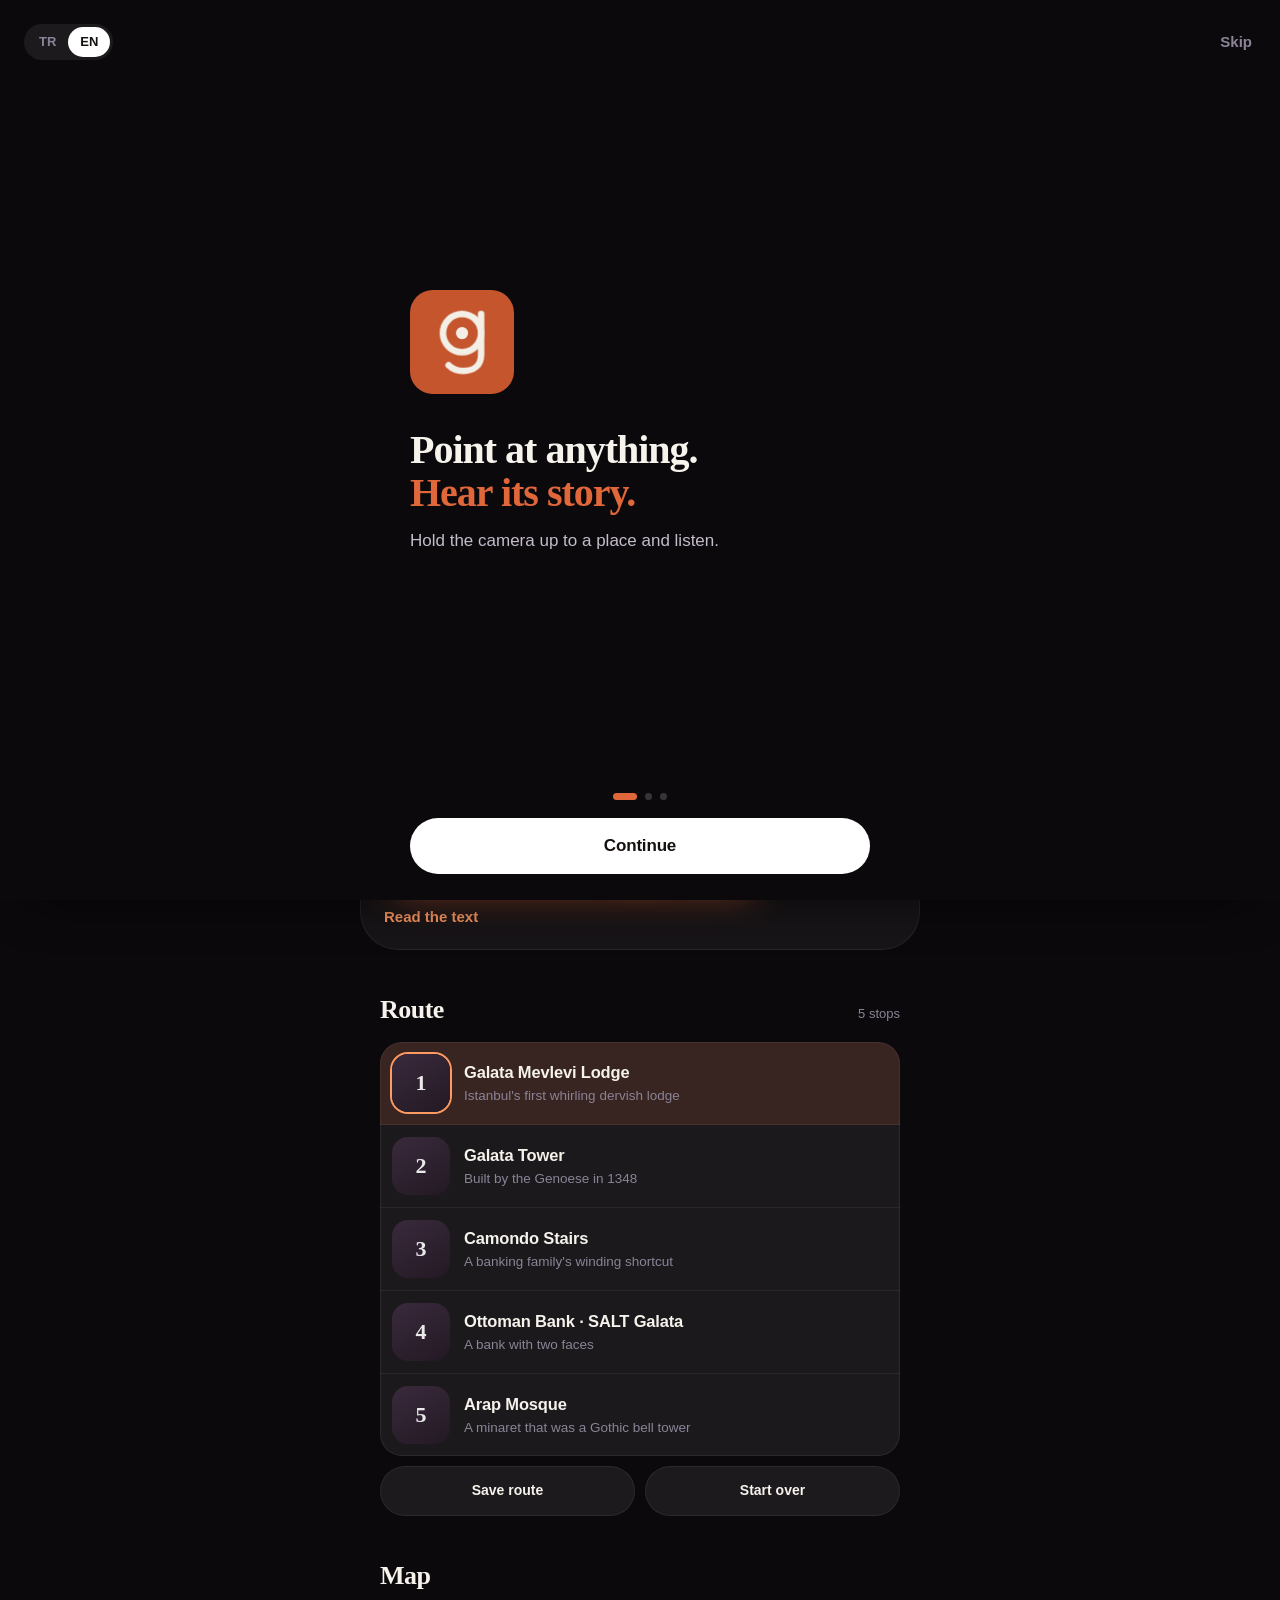
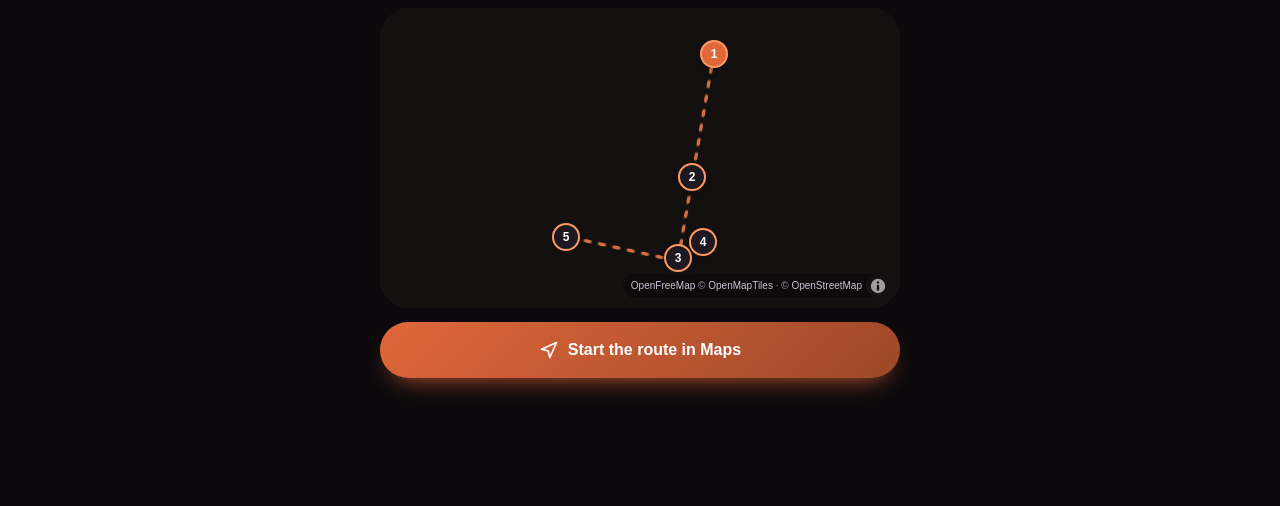
==== gep-gep/index.html @ 82a3c5ce "Gökyüzü: gün doğumu, gün batımı ve gün uzunluğu kartı Co-Authored-By: Claude Sonnet 5.5 <noreply@ant" ====
<!DOCTYPE html>
<html lang="tr">
<head>
<meta charset="utf-8">
<meta name="viewport" content="width=device-width, initial-scale=1, viewport-fit=cover">
<meta name="theme-color" content="#0c090c">
<meta name="apple-mobile-web-app-capable" content="yes">
<meta name="apple-mobile-web-app-status-bar-style" content="black">
<meta name="apple-mobile-web-app-title" content="Gep Gep">
<link rel="manifest" href="manifest.json">
<link rel="apple-touch-icon" href="icon-180.png">
<link rel="icon" href="icon.svg" type="image/svg+xml">
<link rel="stylesheet" href="vendor/maplibre-gl.css">
<link rel="stylesheet" href="css/app.css">
<title>Gep Gep</title>
</head>
<body>
<div class="wrap">
  <header>
    <div class="logo"><svg class="mark" viewBox="0 0 512 512" aria-hidden="true"><rect width="512" height="512" rx="112" fill="#c4552d"/><circle cx="256" cy="212" r="94" fill="none" stroke="#f4efe6" stroke-width="32"/><circle cx="256" cy="212" r="30" fill="#f4efe6"/><path d="M350 118V318C350 372 312 398 262 398C232 398 208 388 190 370" fill="none" stroke="#f4efe6" stroke-width="32" stroke-linecap="round" stroke-linejoin="round"/></svg>gep gep</div>
    <div class="lang"><button data-l="tr" class="on">TR</button><button data-l="en">EN</button></div>
  </header>

  <!-- ============ GEZİ ============ -->
  <section class="view on" id="v-gezi">
    <div class="hero">
      <div class="eyebrow" id="eyebrow"></div>
      <h1 id="place">Galata</h1>
      <p id="intro"></p>
    </div>

    <div class="progress" id="progress"></div>
    <div class="card now" id="now"></div>
    <button class="cam-btn" id="camBtn" hidden></button>

    <form class="finder" id="search">
      <button type="button" class="locate" id="locate"></button>
      <input id="q" type="search" enterkeyhint="search" autocomplete="off">
      <button id="qBtn" type="submit"></button>
    </form>
    <p class="note" id="note"></p>

    <div class="block">
      <div class="sh"><h3 id="routeTitle"></h3><span id="routeMeta"></span></div>
      <div class="card route" id="route"></div>
      <div class="twin">
        <button class="ghost" id="saveRoute"></button>
        <button class="ghost" id="resetRoute"></button>
      </div>
    </div>

    <div class="block">
      <div class="sh"><h3 id="mapTitle"></h3><button class="link" id="mapMe"></button></div>
      <div class="card mapcard"><div id="map"></div></div>
      <a class="mapbtn" id="mapBtn" target="_blank" rel="noopener"></a>
    </div>

    <div class="block" id="farBlock">
      <div class="sh"><h3 id="farTitle"></h3><span id="farMeta"></span></div>
      <div class="card route" id="far"></div>
    </div>

    <button class="sample" id="sample"></button>
  </section>

  <!-- ============ GÖKYÜZÜ ============ -->
  <section class="view" id="v-sky">
    <div class="hero">
      <div class="eyebrow" id="skyEyebrow"></div>
      <h1 id="skyTitle"></h1>
      <p id="skyIntro"></p>
    </div>
    <div class="card skycard">
      <canvas id="sky"></canvas>
      <div class="reticle"></div>
      <div class="skydir" id="skyDir"></div>
      <div class="skyhint" id="skyHint"></div>
    </div>
    <button class="cam-btn" id="skyStart"></button>
    <div class="card skyinfo" id="skyNow"></div>
    <div class="block">
      <div class="sh"><h3 id="skyListTitle"></h3><span id="skyListMeta"></span></div>
      <div class="card route" id="skyList"></div>
    </div>
    <div class="block">
      <div class="sh"><h3 id="moonTitle"></h3></div>
      <div class="card moon" id="moon"></div>
      <div class="card sunrow" id="sunRow"></div>
    </div>
  </section>

  <!-- ============ ALIŞVERİŞ ============ -->
  <section class="view" id="v-shop">
    <div class="hero">
      <div class="eyebrow" id="shopEyebrow"></div>
      <h1 id="shopTitle"></h1>
      <p id="shopIntro"></p>
    </div>
    <div class="stage" aria-hidden="true"><i class="k k1"></i><i class="k k2"></i><i class="k k3"></i><i class="k k4"></i><span class="beam"></span>
      <svg viewBox="0 0 24 24" fill="none" stroke="currentColor" stroke-width="1.2" stroke-linecap="round" stroke-linejoin="round"><path d="M3 12V4h8l10 10-8 8z"/><circle cx="7.5" cy="7.5" r="1.3"/></svg></div>
    <button class="cam-btn big" id="shopScan"></button>
    <div id="shopResult"></div>
    <div class="block" id="shopHistBlock">
      <div class="sh"><h3 id="shopHistTitle"></h3><span id="shopHistMeta"></span></div>
      <div class="card route" id="shopHist"></div>
    </div>
    <p class="fine" id="shopFine"></p>
  </section>

  <!-- ============ GÜNLÜK ============ -->
  <section class="view" id="v-log">
    <div class="hero">
      <div class="eyebrow" id="logEyebrow"></div>
      <h1 id="logTitle"></h1>
      <p id="logIntro"></p>
    </div>
    <div class="stats" id="stats"></div>
    <div class="block">
      <div class="sh"><h3 id="savedTitle"></h3><span id="savedMeta"></span></div>
      <div class="card route" id="saved"></div>
    </div>
    <div class="block">
      <div class="sh"><h3 id="visitTitle"></h3><span id="visitMeta"></span></div>
      <div class="card route" id="visits"></div>
    </div>
    <div class="block">
      <div class="sh"><h3 id="seenTitle"></h3><span id="seenMeta"></span></div>
      <div class="card route" id="seen"></div>
    </div>
    <div class="block">
      <div class="sh"><h3 id="setTitle"></h3></div>
      <div class="card settings" id="settings"></div>
    </div>
  </section>
</div>

<footer class="foot"><button id="legalLink" type="button"></button></footer>
<nav><div class="in">
  <button data-tab="gezi" class="on"><svg viewBox="0 0 24 24" fill="none" stroke="currentColor" stroke-width="1.8" stroke-linecap="round" stroke-linejoin="round"><path d="M12 21s-7-6.2-7-11.5A7 7 0 0 1 19 9.5C19 14.8 12 21 12 21z"/><circle cx="12" cy="9.5" r="2.5"/></svg><span id="tabGezi"></span></button>
  <button data-tab="sky"><svg viewBox="0 0 24 24" fill="none" stroke="currentColor" stroke-width="1.8" stroke-linecap="round" stroke-linejoin="round"><path d="M20 14.5A8 8 0 1 1 9.5 4a6.5 6.5 0 0 0 10.5 10.5z"/></svg><span id="tabSky"></span></button>
  <i class="gap"></i>
  <button data-tab="shop"><svg viewBox="0 0 24 24" fill="none" stroke="currentColor" stroke-width="1.8" stroke-linecap="round" stroke-linejoin="round"><path d="M3 12V4h8l10 10-8 8z"/><circle cx="7.5" cy="7.5" r="1.3"/></svg><span id="tabShop"></span></button>
  <button data-tab="log"><svg viewBox="0 0 24 24" fill="none" stroke="currentColor" stroke-width="1.8" stroke-linecap="round" stroke-linejoin="round"><path d="M5 4h11a3 3 0 0 1 3 3v13H8a3 3 0 0 1-3-3z"/><path d="M5 17a3 3 0 0 1 3-3h11M9 8h6"/></svg><span id="tabLog"></span></button>
</div></nav>
<button class="fab" id="fab" aria-label="Kamera"><svg viewBox="0 0 48 48" aria-hidden="true"><circle cx="24" cy="24" r="12.5" fill="none" stroke="currentColor" stroke-width="4"/><circle cx="24" cy="24" r="4.2" fill="currentColor"/></svg></button>

<div class="toast" id="toast"></div>

<div class="ob" id="ob" hidden></div>

<!-- Kamera katmanı (Gezi ve Alışveriş ortak kullanır) -->
<div class="cam" id="cam">
  <video id="video" playsinline muted autoplay></video>
  <img class="shot" id="shot" alt="">
  <div class="frame"></div>
  <div class="scan"><span><i></i><b id="scanTxt"></b></span></div>
  <div class="top">
    <button class="x" id="camClose" aria-label="Kapat"><svg width="18" height="18" viewBox="0 0 24 24" fill="none" stroke="currentColor" stroke-width="2.4" stroke-linecap="round"><path d="M6 6l12 12M18 6L6 18"/></svg></button>
    <span class="hint" id="camHint"></span>
    <button class="x" id="camKey" aria-label="Anahtar"><svg width="18" height="18" viewBox="0 0 24 24" fill="none" stroke="currentColor" stroke-width="2" stroke-linecap="round" stroke-linejoin="round"><circle cx="8" cy="15" r="4"/><path d="M11 12l9-9M16 7l3 3"/></svg></button>
  </div>
  <div class="bottom"><button class="shutter" id="shutter" aria-label="Çek"></button></div>
  <div class="sheet" id="sheet"></div>
</div>

<script src="vendor/maplibre-gl.js"></script>
<script src="vendor/astronomy.browser.min.js"></script>
<script src="js/config.js"></script>
<script src="js/galata.js"></script>
<script src="js/core.js"></script>
<script src="js/paylas.js"></script>
<script src="js/kamera.js"></script>
<script src="js/gezi.js"></script>
<script src="js/gokyuzu.js"></script>
<script src="js/alisveris.js"></script>
<script src="js/gunluk.js"></script>
<script src="js/acilis.js"></script>
<script src="js/tema.js"></script>
<script>App.start(); Onb.start();
document.getElementById('legalLink').textContent=(typeof lang!=='undefined'&&lang==='en')?'Privacy & sources':'Gizlilik ve kaynaklar';
document.getElementById('legalLink').onclick=function(){openLegal();};
document.getElementById('fab').onclick=function(){
  var on=(document.querySelector('nav button.on')||{dataset:{}}).dataset.tab;
  if(on==='log'){ App.show('gezi'); on='gezi'; }
  document.getElementById(on==='shop'?'shopScan':on==='sky'?'skyStart':'camBtn').click();
};</script>
</body>
</html>
---- gep-gep/vendor/maplibre-gl.css ----
.maplibregl-map{font:12px/20px Helvetica Neue,Arial,Helvetica,sans-serif;overflow:hidden;position:relative;-webkit-tap-highlight-color:rgb(0 0 0/0)}.maplibregl-canvas{left:0;position:absolute;top:0}.maplibregl-map:fullscreen{height:100%;width:100%}.maplibregl-ctrl-group button.maplibregl-ctrl-compass{touch-action:none}.maplibregl-canvas-container.maplibregl-interactive,.maplibregl-ctrl-group button.maplibregl-ctrl-compass{cursor:grab;-webkit-user-select:none;-moz-user-select:none;user-select:none}.maplibregl-canvas-container.maplibregl-interactive.maplibregl-track-pointer{cursor:pointer}.maplibregl-canvas-container.maplibregl-interactive:active,.maplibregl-ctrl-group button.maplibregl-ctrl-compass:active{cursor:grabbing}.maplibregl-canvas-container.maplibregl-touch-zoom-rotate,.maplibregl-canvas-container.maplibregl-touch-zoom-rotate .maplibregl-canvas{touch-action:pan-x pan-y}.maplibregl-canvas-container.maplibregl-touch-drag-pan,.maplibregl-canvas-container.maplibregl-touch-drag-pan .maplibregl-canvas{touch-action:pinch-zoom}.maplibregl-canvas-container.maplibregl-touch-zoom-rotate.maplibregl-touch-drag-pan,.maplibregl-canvas-container.maplibregl-touch-zoom-rotate.maplibregl-touch-drag-pan .maplibregl-canvas{touch-action:none}.maplibregl-canvas-container.maplibregl-touch-drag-pan.maplibregl-cooperative-gestures,.maplibregl-canvas-container.maplibregl-touch-drag-pan.maplibregl-cooperative-gestures .maplibregl-canvas{touch-action:pan-x pan-y}.maplibregl-ctrl-bottom-left,.maplibregl-ctrl-bottom-right,.maplibregl-ctrl-top-left,.maplibregl-ctrl-top-right{pointer-events:none;position:absolute;z-index:2}.maplibregl-ctrl-top-left{left:0;top:0}.maplibregl-ctrl-top-right{right:0;top:0}.maplibregl-ctrl-bottom-left{bottom:0;left:0}.maplibregl-ctrl-bottom-right{bottom:0;right:0}.maplibregl-ctrl{clear:both;pointer-events:auto;transform:translate(0)}.maplibregl-ctrl-top-left .maplibregl-ctrl{float:left;margin:10px 0 0 10px}.maplibregl-ctrl-top-right .maplibregl-ctrl{float:right;margin:10px 10px 0 0}.maplibregl-ctrl-bottom-left .maplibregl-ctrl{float:left;margin:0 0 10px 10px}.maplibregl-ctrl-bottom-right .maplibregl-ctrl{float:right;margin:0 10px 10px 0}.maplibregl-ctrl-group{background:#fff;border-radius:4px}.maplibregl-ctrl-group:not(:empty){box-shadow:0 0 0 2px rgba(0,0,0,.1)}@media (forced-colors:active){.maplibregl-ctrl-group:not(:empty){box-shadow:0 0 0 2px ButtonText}}.maplibregl-ctrl-group button{background-color:transparent;border:0;box-sizing:border-box;cursor:pointer;display:block;height:29px;outline:none;padding:0;width:29px}.maplibregl-ctrl-group button+button{border-top:1px solid #ddd}.maplibregl-ctrl button .maplibregl-ctrl-icon{background-position:50%;background-repeat:no-repeat;display:block;height:100%;width:100%}@media (forced-colors:active){.maplibregl-ctrl-icon{background-color:transparent}.maplibregl-ctrl-group button+button{border-top:1px solid ButtonText}}.maplibregl-ctrl button::-moz-focus-inner{border:0;padding:0}.maplibregl-ctrl-attrib-button:focus,.maplibregl-ctrl-group button:focus{box-shadow:0 0 2px 2px #0096ff}.maplibregl-ctrl button:disabled{cursor:not-allowed}.maplibregl-ctrl button:disabled .maplibregl-ctrl-icon{opacity:.25}.maplibregl-ctrl button:not(:disabled):hover{background-color:rgb(0 0 0/5%)}.maplibregl-ctrl-group button:focus:focus-visible{box-shadow:0 0 2px 2px #0096ff}.maplibregl-ctrl-group button:focus:not(:focus-visible){box-shadow:none}.maplibregl-ctrl-group button:focus:first-child{border-radius:4px 4px 0 0}.maplibregl-ctrl-group button:focus:last-child{border-radius:0 0 4px 4px}.maplibregl-ctrl-group button:focus:only-child{border-radius:inherit}.maplibregl-ctrl button.maplibregl-ctrl-zoom-out .maplibregl-ctrl-icon{background-image:url("data:image/svg+xml;charset=utf-8,%3Csvg xmlns='http://www.w3.org/2000/svg' width='29' height='29' fill='%23333' viewBox='0 0 29 29'%3E%3Cpath d='M10 13c-.75 0-1.5.75-1.5 1.5S9.25 16 10 16h9c.75 0 1.5-.75 1.5-1.5S19.75 13 19 13z'/%3E%3C/svg%3E")}.maplibregl-ctrl button.maplibregl-ctrl-zoom-in .maplibregl-ctrl-icon{background-image:url("data:image/svg+xml;charset=utf-8,%3Csvg xmlns='http://www.w3.org/2000/svg' width='29' height='29' fill='%23333' viewBox='0 0 29 29'%3E%3Cpath d='M14.5 8.5c-.75 0-1.5.75-1.5 1.5v3h-3c-.75 0-1.5.75-1.5 1.5S9.25 16 10 16h3v3c0 .75.75 1.5 1.5 1.5S16 19.75 16 19v-3h3c.75 0 1.5-.75 1.5-1.5S19.75 13 19 13h-3v-3c0-.75-.75-1.5-1.5-1.5'/%3E%3C/svg%3E")}@media (forced-colors:active){.maplibregl-ctrl button.maplibregl-ctrl-zoom-out .maplibregl-ctrl-icon{background-image:url("data:image/svg+xml;charset=utf-8,%3Csvg xmlns='http://www.w3.org/2000/svg' width='29' height='29' fill='%23fff' viewBox='0 0 29 29'%3E%3Cpath d='M10 13c-.75 0-1.5.75-1.5 1.5S9.25 16 10 16h9c.75 0 1.5-.75 1.5-1.5S19.75 13 19 13z'/%3E%3C/svg%3E")}.maplibregl-ctrl button.maplibregl-ctrl-zoom-in .maplibregl-ctrl-icon{background-image:url("data:image/svg+xml;charset=utf-8,%3Csvg xmlns='http://www.w3.org/2000/svg' width='29' height='29' fill='%23fff' viewBox='0 0 29 29'%3E%3Cpath d='M14.5 8.5c-.75 0-1.5.75-1.5 1.5v3h-3c-.75 0-1.5.75-1.5 1.5S9.25 16 10 16h3v3c0 .75.75 1.5 1.5 1.5S16 19.75 16 19v-3h3c.75 0 1.5-.75 1.5-1.5S19.75 13 19 13h-3v-3c0-.75-.75-1.5-1.5-1.5'/%3E%3C/svg%3E")}}@media (forced-colors:active) and (prefers-color-scheme:light){.maplibregl-ctrl button.maplibregl-ctrl-zoom-out .maplibregl-ctrl-icon{background-image:url("data:image/svg+xml;charset=utf-8,%3Csvg xmlns='http://www.w3.org/2000/svg' width='29' height='29' viewBox='0 0 29 29'%3E%3Cpath d='M10 13c-.75 0-1.5.75-1.5 1.5S9.25 16 10 16h9c.75 0 1.5-.75 1.5-1.5S19.75 13 19 13z'/%3E%3C/svg%3E")}.maplibregl-ctrl button.maplibregl-ctrl-zoom-in .maplibregl-ctrl-icon{background-image:url("data:image/svg+xml;charset=utf-8,%3Csvg xmlns='http://www.w3.org/2000/svg' width='29' height='29' viewBox='0 0 29 29'%3E%3Cpath d='M14.5 8.5c-.75 0-1.5.75-1.5 1.5v3h-3c-.75 0-1.5.75-1.5 1.5S9.25 16 10 16h3v3c0 .75.75 1.5 1.5 1.5S16 19.75 16 19v-3h3c.75 0 1.5-.75 1.5-1.5S19.75 13 19 13h-3v-3c0-.75-.75-1.5-1.5-1.5'/%3E%3C/svg%3E")}}.maplibregl-ctrl button.maplibregl-ctrl-fullscreen .maplibregl-ctrl-icon{background-image:url("data:image/svg+xml;charset=utf-8,%3Csvg xmlns='http://www.w3.org/2000/svg' width='29' height='29' fill='%23333' viewBox='0 0 29 29'%3E%3Cpath d='M24 16v5.5c0 1.75-.75 2.5-2.5 2.5H16v-1l3-1.5-4-5.5 1-1 5.5 4 1.5-3zM6 16l1.5 3 5.5-4 1 1-4 5.5 3 1.5v1H7.5C5.75 24 5 23.25 5 21.5V16zm7-11v1l-3 1.5 4 5.5-1 1-5.5-4L6 13H5V7.5C5 5.75 5.75 5 7.5 5zm11 2.5c0-1.75-.75-2.5-2.5-2.5H16v1l3 1.5-4 5.5 1 1 5.5-4 1.5 3h1z'/%3E%3C/svg%3E")}.maplibregl-ctrl button.maplibregl-ctrl-shrink .maplibregl-ctrl-icon{background-image:url("data:image/svg+xml;charset=utf-8,%3Csvg xmlns='http://www.w3.org/2000/svg' width='29' height='29' viewBox='0 0 29 29'%3E%3Cpath d='M18.5 16c-1.75 0-2.5.75-2.5 2.5V24h1l1.5-3 5.5 4 1-1-4-5.5 3-1.5v-1zM13 18.5c0-1.75-.75-2.5-2.5-2.5H5v1l3 1.5L4 24l1 1 5.5-4 1.5 3h1zm3-8c0 1.75.75 2.5 2.5 2.5H24v-1l-3-1.5L25 5l-1-1-5.5 4L17 5h-1zM10.5 13c1.75 0 2.5-.75 2.5-2.5V5h-1l-1.5 3L5 4 4 5l4 5.5L5 12v1z'/%3E%3C/svg%3E")}@media (forced-colors:active){.maplibregl-ctrl button.maplibregl-ctrl-fullscreen .maplibregl-ctrl-icon{background-image:url("data:image/svg+xml;charset=utf-8,%3Csvg xmlns='http://www.w3.org/2000/svg' width='29' height='29' fill='%23fff' viewBox='0 0 29 29'%3E%3Cpath d='M24 16v5.5c0 1.75-.75 2.5-2.5 2.5H16v-1l3-1.5-4-5.5 1-1 5.5 4 1.5-3zM6 16l1.5 3 5.5-4 1 1-4 5.5 3 1.5v1H7.5C5.75 24 5 23.25 5 21.5V16zm7-11v1l-3 1.5 4 5.5-1 1-5.5-4L6 13H5V7.5C5 5.75 5.75 5 7.5 5zm11 2.5c0-1.75-.75-2.5-2.5-2.5H16v1l3 1.5-4 5.5 1 1 5.5-4 1.5 3h1z'/%3E%3C/svg%3E")}.maplibregl-ctrl button.maplibregl-ctrl-shrink .maplibregl-ctrl-icon{background-image:url("data:image/svg+xml;charset=utf-8,%3Csvg xmlns='http://www.w3.org/2000/svg' width='29' height='29' fill='%23fff' viewBox='0 0 29 29'%3E%3Cpath d='M18.5 16c-1.75 0-2.5.75-2.5 2.5V24h1l1.5-3 5.5 4 1-1-4-5.5 3-1.5v-1zM13 18.5c0-1.75-.75-2.5-2.5-2.5H5v1l3 1.5L4 24l1 1 5.5-4 1.5 3h1zm3-8c0 1.75.75 2.5 2.5 2.5H24v-1l-3-1.5L25 5l-1-1-5.5 4L17 5h-1zM10.5 13c1.75 0 2.5-.75 2.5-2.5V5h-1l-1.5 3L5 4 4 5l4 5.5L5 12v1z'/%3E%3C/svg%3E")}}@media (forced-colors:active) and (prefers-color-scheme:light){.maplibregl-ctrl button.maplibregl-ctrl-fullscreen .maplibregl-ctrl-icon{background-image:url("data:image/svg+xml;charset=utf-8,%3Csvg xmlns='http://www.w3.org/2000/svg' width='29' height='29' viewBox='0 0 29 29'%3E%3Cpath d='M24 16v5.5c0 1.75-.75 2.5-2.5 2.5H16v-1l3-1.5-4-5.5 1-1 5.5 4 1.5-3zM6 16l1.5 3 5.5-4 1 1-4 5.5 3 1.5v1H7.5C5.75 24 5 23.25 5 21.5V16zm7-11v1l-3 1.5 4 5.5-1 1-5.5-4L6 13H5V7.5C5 5.75 5.75 5 7.5 5zm11 2.5c0-1.75-.75-2.5-2.5-2.5H16v1l3 1.5-4 5.5 1 1 5.5-4 1.5 3h1z'/%3E%3C/svg%3E")}.maplibregl-ctrl button.maplibregl-ctrl-shrink .maplibregl-ctrl-icon{background-image:url("data:image/svg+xml;charset=utf-8,%3Csvg xmlns='http://www.w3.org/2000/svg' width='29' height='29' viewBox='0 0 29 29'%3E%3Cpath d='M18.5 16c-1.75 0-2.5.75-2.5 2.5V24h1l1.5-3 5.5 4 1-1-4-5.5 3-1.5v-1zM13 18.5c0-1.75-.75-2.5-2.5-2.5H5v1l3 1.5L4 24l1 1 5.5-4 1.5 3h1zm3-8c0 1.75.75 2.5 2.5 2.5H24v-1l-3-1.5L25 5l-1-1-5.5 4L17 5h-1zM10.5 13c1.75 0 2.5-.75 2.5-2.5V5h-1l-1.5 3L5 4 4 5l4 5.5L5 12v1z'/%3E%3C/svg%3E")}}.maplibregl-ctrl button.maplibregl-ctrl-compass .maplibregl-ctrl-icon{background-image:url("data:image/svg+xml;charset=utf-8,%3Csvg xmlns='http://www.w3.org/2000/svg' width='29' height='29' fill='%23333' viewBox='0 0 29 29'%3E%3Cpath d='m10.5 14 4-8 4 8z'/%3E%3Cpath fill='%23ccc' d='m10.5 16 4 8 4-8z'/%3E%3C/svg%3E")}@media (forced-colors:active){.maplibregl-ctrl button.maplibregl-ctrl-compass .maplibregl-ctrl-icon{background-image:url("data:image/svg+xml;charset=utf-8,%3Csvg xmlns='http://www.w3.org/2000/svg' width='29' height='29' fill='%23fff' viewBox='0 0 29 29'%3E%3Cpath d='m10.5 14 4-8 4 8z'/%3E%3Cpath fill='%23ccc' d='m10.5 16 4 8 4-8z'/%3E%3C/svg%3E")}}@media (forced-colors:active) and (prefers-color-scheme:light){.maplibregl-ctrl button.maplibregl-ctrl-compass .maplibregl-ctrl-icon{background-image:url("data:image/svg+xml;charset=utf-8,%3Csvg xmlns='http://www.w3.org/2000/svg' width='29' height='29' viewBox='0 0 29 29'%3E%3Cpath d='m10.5 14 4-8 4 8z'/%3E%3Cpath fill='%23ccc' d='m10.5 16 4 8 4-8z'/%3E%3C/svg%3E")}}.maplibregl-ctrl button.maplibregl-ctrl-terrain .maplibregl-ctrl-icon{background-image:url("data:image/svg+xml;charset=utf-8,%3Csvg xmlns='http://www.w3.org/2000/svg' width='22' height='22' fill='%23333' viewBox='0 0 22 22'%3E%3Cpath d='m1.754 13.406 4.453-4.851 3.09 3.09 3.281 3.277.969-.969-3.309-3.312 3.844-4.121 6.148 6.886h1.082v-.855l-7.207-8.07-4.84 5.187L6.169 6.57l-5.48 5.965v.871ZM.688 16.844h20.625v1.375H.688Zm0 0'/%3E%3C/svg%3E")}.maplibregl-ctrl button.maplibregl-ctrl-terrain-enabled .maplibregl-ctrl-icon{background-image:url("data:image/svg+xml;charset=utf-8,%3Csvg xmlns='http://www.w3.org/2000/svg' width='22' height='22' fill='%2333b5e5' viewBox='0 0 22 22'%3E%3Cpath d='m1.754 13.406 4.453-4.851 3.09 3.09 3.281 3.277.969-.969-3.309-3.312 3.844-4.121 6.148 6.886h1.082v-.855l-7.207-8.07-4.84 5.187L6.169 6.57l-5.48 5.965v.871ZM.688 16.844h20.625v1.375H.688Zm0 0'/%3E%3C/svg%3E")}.maplibregl-ctrl button.maplibregl-ctrl-geolocate .maplibregl-ctrl-icon{background-image:url("data:image/svg+xml;charset=utf-8,%3Csvg xmlns='http://www.w3.org/2000/svg' width='29' height='29' fill='%23333' viewBox='0 0 20 20'%3E%3Cpath d='M10 4C9 4 9 5 9 5v.1A5 5 0 0 0 5.1 9H5s-1 0-1 1 1 1 1 1h.1A5 5 0 0 0 9 14.9v.1s0 1 1 1 1-1 1-1v-.1a5 5 0 0 0 3.9-3.9h.1s1 0 1-1-1-1-1-1h-.1A5 5 0 0 0 11 5.1V5s0-1-1-1m0 2.5a3.5 3.5 0 1 1 0 7 3.5 3.5 0 1 1 0-7'/%3E%3Ccircle cx='10' cy='10' r='2'/%3E%3C/svg%3E")}.maplibregl-ctrl button.maplibregl-ctrl-geolocate:disabled .maplibregl-ctrl-icon{background-image:url("data:image/svg+xml;charset=utf-8,%3Csvg xmlns='http://www.w3.org/2000/svg' width='29' height='29' fill='%23aaa' viewBox='0 0 20 20'%3E%3Cpath d='M10 4C9 4 9 5 9 5v.1A5 5 0 0 0 5.1 9H5s-1 0-1 1 1 1 1 1h.1A5 5 0 0 0 9 14.9v.1s0 1 1 1 1-1 1-1v-.1a5 5 0 0 0 3.9-3.9h.1s1 0 1-1-1-1-1-1h-.1A5 5 0 0 0 11 5.1V5s0-1-1-1m0 2.5a3.5 3.5 0 1 1 0 7 3.5 3.5 0 1 1 0-7'/%3E%3Ccircle cx='10' cy='10' r='2'/%3E%3Cpath fill='red' d='m14 5 1 1-9 9-1-1z'/%3E%3C/svg%3E")}.maplibregl-ctrl button.maplibregl-ctrl-geolocate.maplibregl-ctrl-geolocate-active .maplibregl-ctrl-icon{background-image:url("data:image/svg+xml;charset=utf-8,%3Csvg xmlns='http://www.w3.org/2000/svg' width='29' height='29' fill='%2333b5e5' viewBox='0 0 20 20'%3E%3Cpath d='M10 4C9 4 9 5 9 5v.1A5 5 0 0 0 5.1 9H5s-1 0-1 1 1 1 1 1h.1A5 5 0 0 0 9 14.9v.1s0 1 1 1 1-1 1-1v-.1a5 5 0 0 0 3.9-3.9h.1s1 0 1-1-1-1-1-1h-.1A5 5 0 0 0 11 5.1V5s0-1-1-1m0 2.5a3.5 3.5 0 1 1 0 7 3.5 3.5 0 1 1 0-7'/%3E%3Ccircle cx='10' cy='10' r='2'/%3E%3C/svg%3E")}.maplibregl-ctrl button.maplibregl-ctrl-geolocate.maplibregl-ctrl-geolocate-active-error .maplibregl-ctrl-icon{background-image:url("data:image/svg+xml;charset=utf-8,%3Csvg xmlns='http://www.w3.org/2000/svg' width='29' height='29' fill='%23e58978' viewBox='0 0 20 20'%3E%3Cpath d='M10 4C9 4 9 5 9 5v.1A5 5 0 0 0 5.1 9H5s-1 0-1 1 1 1 1 1h.1A5 5 0 0 0 9 14.9v.1s0 1 1 1 1-1 1-1v-.1a5 5 0 0 0 3.9-3.9h.1s1 0 1-1-1-1-1-1h-.1A5 5 0 0 0 11 5.1V5s0-1-1-1m0 2.5a3.5 3.5 0 1 1 0 7 3.5 3.5 0 1 1 0-7'/%3E%3Ccircle cx='10' cy='10' r='2'/%3E%3C/svg%3E")}.maplibregl-ctrl button.maplibregl-ctrl-geolocate.maplibregl-ctrl-geolocate-background .maplibregl-ctrl-icon{background-image:url("data:image/svg+xml;charset=utf-8,%3Csvg xmlns='http://www.w3.org/2000/svg' width='29' height='29' fill='%2333b5e5' viewBox='0 0 20 20'%3E%3Cpath d='M10 4C9 4 9 5 9 5v.1A5 5 0 0 0 5.1 9H5s-1 0-1 1 1 1 1 1h.1A5 5 0 0 0 9 14.9v.1s0 1 1 1 1-1 1-1v-.1a5 5 0 0 0 3.9-3.9h.1s1 0 1-1-1-1-1-1h-.1A5 5 0 0 0 11 5.1V5s0-1-1-1m0 2.5a3.5 3.5 0 1 1 0 7 3.5 3.5 0 1 1 0-7'/%3E%3C/svg%3E")}.maplibregl-ctrl button.maplibregl-ctrl-geolocate.maplibregl-ctrl-geolocate-background-error .maplibregl-ctrl-icon{background-image:url("data:image/svg+xml;charset=utf-8,%3Csvg xmlns='http://www.w3.org/2000/svg' width='29' height='29' fill='%23e54e33' viewBox='0 0 20 20'%3E%3Cpath d='M10 4C9 4 9 5 9 5v.1A5 5 0 0 0 5.1 9H5s-1 0-1 1 1 1 1 1h.1A5 5 0 0 0 9 14.9v.1s0 1 1 1 1-1 1-1v-.1a5 5 0 0 0 3.9-3.9h.1s1 0 1-1-1-1-1-1h-.1A5 5 0 0 0 11 5.1V5s0-1-1-1m0 2.5a3.5 3.5 0 1 1 0 7 3.5 3.5 0 1 1 0-7'/%3E%3C/svg%3E")}.maplibregl-ctrl button.maplibregl-ctrl-geolocate.maplibregl-ctrl-geolocate-waiting .maplibregl-ctrl-icon{animation:maplibregl-spin 2s linear infinite}@media (forced-colors:active){.maplibregl-ctrl button.maplibregl-ctrl-geolocate .maplibregl-ctrl-icon{background-image:url("data:image/svg+xml;charset=utf-8,%3Csvg xmlns='http://www.w3.org/2000/svg' width='29' height='29' fill='%23fff' viewBox='0 0 20 20'%3E%3Cpath d='M10 4C9 4 9 5 9 5v.1A5 5 0 0 0 5.1 9H5s-1 0-1 1 1 1 1 1h.1A5 5 0 0 0 9 14.9v.1s0 1 1 1 1-1 1-1v-.1a5 5 0 0 0 3.9-3.9h.1s1 0 1-1-1-1-1-1h-.1A5 5 0 0 0 11 5.1V5s0-1-1-1m0 2.5a3.5 3.5 0 1 1 0 7 3.5 3.5 0 1 1 0-7'/%3E%3Ccircle cx='10' cy='10' r='2'/%3E%3C/svg%3E")}.maplibregl-ctrl button.maplibregl-ctrl-geolocate:disabled .maplibregl-ctrl-icon{background-image:url("data:image/svg+xml;charset=utf-8,%3Csvg xmlns='http://www.w3.org/2000/svg' width='29' height='29' fill='%23999' viewBox='0 0 20 20'%3E%3Cpath d='M10 4C9 4 9 5 9 5v.1A5 5 0 0 0 5.1 9H5s-1 0-1 1 1 1 1 1h.1A5 5 0 0 0 9 14.9v.1s0 1 1 1 1-1 1-1v-.1a5 5 0 0 0 3.9-3.9h.1s1 0 1-1-1-1-1-1h-.1A5 5 0 0 0 11 5.1V5s0-1-1-1m0 2.5a3.5 3.5 0 1 1 0 7 3.5 3.5 0 1 1 0-7'/%3E%3Ccircle cx='10' cy='10' r='2'/%3E%3Cpath fill='red' d='m14 5 1 1-9 9-1-1z'/%3E%3C/svg%3E")}.maplibregl-ctrl button.maplibregl-ctrl-geolocate.maplibregl-ctrl-geolocate-active .maplibregl-ctrl-icon{background-image:url("data:image/svg+xml;charset=utf-8,%3Csvg xmlns='http://www.w3.org/2000/svg' width='29' height='29' fill='%2333b5e5' viewBox='0 0 20 20'%3E%3Cpath d='M10 4C9 4 9 5 9 5v.1A5 5 0 0 0 5.1 9H5s-1 0-1 1 1 1 1 1h.1A5 5 0 0 0 9 14.9v.1s0 1 1 1 1-1 1-1v-.1a5 5 0 0 0 3.9-3.9h.1s1 0 1-1-1-1-1-1h-.1A5 5 0 0 0 11 5.1V5s0-1-1-1m0 2.5a3.5 3.5 0 1 1 0 7 3.5 3.5 0 1 1 0-7'/%3E%3Ccircle cx='10' cy='10' r='2'/%3E%3C/svg%3E")}.maplibregl-ctrl button.maplibregl-ctrl-geolocate.maplibregl-ctrl-geolocate-active-error .maplibregl-ctrl-icon{background-image:url("data:image/svg+xml;charset=utf-8,%3Csvg xmlns='http://www.w3.org/2000/svg' width='29' height='29' fill='%23e58978' viewBox='0 0 20 20'%3E%3Cpath d='M10 4C9 4 9 5 9 5v.1A5 5 0 0 0 5.1 9H5s-1 0-1 1 1 1 1 1h.1A5 5 0 0 0 9 14.9v.1s0 1 1 1 1-1 1-1v-.1a5 5 0 0 0 3.9-3.9h.1s1 0 1-1-1-1-1-1h-.1A5 5 0 0 0 11 5.1V5s0-1-1-1m0 2.5a3.5 3.5 0 1 1 0 7 3.5 3.5 0 1 1 0-7'/%3E%3Ccircle cx='10' cy='10' r='2'/%3E%3C/svg%3E")}.maplibregl-ctrl button.maplibregl-ctrl-geolocate.maplibregl-ctrl-geolocate-background .maplibregl-ctrl-icon{background-image:url("data:image/svg+xml;charset=utf-8,%3Csvg xmlns='http://www.w3.org/2000/svg' width='29' height='29' fill='%2333b5e5' viewBox='0 0 20 20'%3E%3Cpath d='M10 4C9 4 9 5 9 5v.1A5 5 0 0 0 5.1 9H5s-1 0-1 1 1 1 1 1h.1A5 5 0 0 0 9 14.9v.1s0 1 1 1 1-1 1-1v-.1a5 5 0 0 0 3.9-3.9h.1s1 0 1-1-1-1-1-1h-.1A5 5 0 0 0 11 5.1V5s0-1-1-1m0 2.5a3.5 3.5 0 1 1 0 7 3.5 3.5 0 1 1 0-7'/%3E%3C/svg%3E")}.maplibregl-ctrl button.maplibregl-ctrl-geolocate.maplibregl-ctrl-geolocate-background-error .maplibregl-ctrl-icon{background-image:url("data:image/svg+xml;charset=utf-8,%3Csvg xmlns='http://www.w3.org/2000/svg' width='29' height='29' fill='%23e54e33' viewBox='0 0 20 20'%3E%3Cpath d='M10 4C9 4 9 5 9 5v.1A5 5 0 0 0 5.1 9H5s-1 0-1 1 1 1 1 1h.1A5 5 0 0 0 9 14.9v.1s0 1 1 1 1-1 1-1v-.1a5 5 0 0 0 3.9-3.9h.1s1 0 1-1-1-1-1-1h-.1A5 5 0 0 0 11 5.1V5s0-1-1-1m0 2.5a3.5 3.5 0 1 1 0 7 3.5 3.5 0 1 1 0-7'/%3E%3C/svg%3E")}}@media (forced-colors:active) and (prefers-color-scheme:light){.maplibregl-ctrl button.maplibregl-ctrl-geolocate .maplibregl-ctrl-icon{background-image:url("data:image/svg+xml;charset=utf-8,%3Csvg xmlns='http://www.w3.org/2000/svg' width='29' height='29' viewBox='0 0 20 20'%3E%3Cpath d='M10 4C9 4 9 5 9 5v.1A5 5 0 0 0 5.1 9H5s-1 0-1 1 1 1 1 1h.1A5 5 0 0 0 9 14.9v.1s0 1 1 1 1-1 1-1v-.1a5 5 0 0 0 3.9-3.9h.1s1 0 1-1-1-1-1-1h-.1A5 5 0 0 0 11 5.1V5s0-1-1-1m0 2.5a3.5 3.5 0 1 1 0 7 3.5 3.5 0 1 1 0-7'/%3E%3Ccircle cx='10' cy='10' r='2'/%3E%3C/svg%3E")}.maplibregl-ctrl button.maplibregl-ctrl-geolocate:disabled .maplibregl-ctrl-icon{background-image:url("data:image/svg+xml;charset=utf-8,%3Csvg xmlns='http://www.w3.org/2000/svg' width='29' height='29' fill='%23666' viewBox='0 0 20 20'%3E%3Cpath d='M10 4C9 4 9 5 9 5v.1A5 5 0 0 0 5.1 9H5s-1 0-1 1 1 1 1 1h.1A5 5 0 0 0 9 14.9v.1s0 1 1 1 1-1 1-1v-.1a5 5 0 0 0 3.9-3.9h.1s1 0 1-1-1-1-1-1h-.1A5 5 0 0 0 11 5.1V5s0-1-1-1m0 2.5a3.5 3.5 0 1 1 0 7 3.5 3.5 0 1 1 0-7'/%3E%3Ccircle cx='10' cy='10' r='2'/%3E%3Cpath fill='red' d='m14 5 1 1-9 9-1-1z'/%3E%3C/svg%3E")}}@keyframes maplibregl-spin{0%{transform:rotate(0deg)}to{transform:rotate(1turn)}}a.maplibregl-ctrl-logo{background-image:url("data:image/svg+xml;charset=utf-8,%3Csvg xmlns='http://www.w3.org/2000/svg' width='88' height='23' fill='none'%3E%3Cpath fill='%23000' fill-opacity='.4' fill-rule='evenodd' d='M17.408 16.796h-1.827l2.501-12.095h.198l3.324 6.533.988 2.19.988-2.19 3.258-6.533h.181l2.6 12.095h-1.81l-1.218-5.644-.362-1.71-.658 1.71-2.929 5.644h-.098l-2.914-5.644-.757-1.71-.345 1.71zm1.958-3.42-.726 3.663a1.255 1.255 0 0 1-1.232 1.011h-1.827a1.255 1.255 0 0 1-1.229-1.509l2.501-12.095a1.255 1.255 0 0 1 1.23-1.001h.197a1.25 1.25 0 0 1 1.12.685l3.19 6.273 3.125-6.263a1.25 1.25 0 0 1 1.123-.695h.181a1.255 1.255 0 0 1 1.227.991l1.443 6.71a5 5 0 0 1 .314-.787l.009-.016a4.6 4.6 0 0 1 1.777-1.887c.782-.46 1.668-.667 2.611-.667a4.6 4.6 0 0 1 1.7.32l.306.134c.21-.16.474-.256.759-.256h1.694a1.255 1.255 0 0 1 1.212.925 1.255 1.255 0 0 1 1.212-.925h1.711c.284 0 .545.094.755.252.613-.3 1.312-.45 2.075-.45 1.356 0 2.557.445 3.482 1.4q.47.48.763 1.064V4.701a1.255 1.255 0 0 1 1.255-1.255h1.86A1.255 1.255 0 0 1 54.44 4.7v9.194h2.217c.19 0 .37.043.532.118v-4.77c0-.356.147-.678.385-.906a2.42 2.42 0 0 1-.682-1.71c0-.665.267-1.253.735-1.7a2.45 2.45 0 0 1 1.722-.674 2.43 2.43 0 0 1 1.705.675q.318.302.504.683V4.7a1.255 1.255 0 0 1 1.255-1.255h1.744A1.255 1.255 0 0 1 65.812 4.7v3.335a4.8 4.8 0 0 1 1.526-.246c.938 0 1.817.214 2.59.69a4.47 4.47 0 0 1 1.67 1.743v-.98a1.255 1.255 0 0 1 1.256-1.256h1.777c.233 0 .451.064.639.174a3.4 3.4 0 0 1 1.567-.372c.346 0 .861.02 1.285.232a1.25 1.25 0 0 1 .689 1.004 4.7 4.7 0 0 1 .853-.588c.795-.44 1.675-.647 2.61-.647 1.385 0 2.65.39 3.525 1.396.836.938 1.168 2.173 1.168 3.528q-.001.515-.056 1.051a1.255 1.255 0 0 1-.947 1.09l.408.952a1.255 1.255 0 0 1-.477 1.552c-.418.268-.92.463-1.458.612-.613.171-1.304.244-2.049.244-1.06 0-2.043-.207-2.886-.698l-.015-.008c-.798-.48-1.419-1.135-1.818-1.963l-.004-.008a5.8 5.8 0 0 1-.548-2.512q0-.429.053-.843a1.3 1.3 0 0 1-.333-.086l-.166-.004c-.223 0-.426.062-.643.228-.03.024-.142.139-.142.59v3.883a1.255 1.255 0 0 1-1.256 1.256h-1.777a1.255 1.255 0 0 1-1.256-1.256V15.69l-.032.057a4.8 4.8 0 0 1-1.86 1.833 5.04 5.04 0 0 1-2.484.634 4.5 4.5 0 0 1-1.935-.424 1.25 1.25 0 0 1-.764.258h-1.71a1.255 1.255 0 0 1-1.256-1.255V7.687a2.4 2.4 0 0 1-.428.625c.253.23.412.561.412.93v7.553a1.255 1.255 0 0 1-1.256 1.255h-1.843a1.25 1.25 0 0 1-.894-.373c-.228.23-.544.373-.894.373H51.32a1.255 1.255 0 0 1-1.256-1.255v-1.251l-.061.117a4.7 4.7 0 0 1-1.782 1.884 4.77 4.77 0 0 1-2.485.67 5.6 5.6 0 0 1-1.485-.188l.009 2.764a1.255 1.255 0 0 1-1.255 1.259h-1.729a1.255 1.255 0 0 1-1.255-1.255v-3.537a1.255 1.255 0 0 1-1.167.793h-1.679a1.25 1.25 0 0 1-.77-.263 4.5 4.5 0 0 1-1.945.429c-.885 0-1.724-.21-2.495-.632l-.017-.01a5 5 0 0 1-1.081-.836 1.255 1.255 0 0 1-1.254 1.312h-1.81a1.255 1.255 0 0 1-1.228-.99l-.782-3.625-2.044 3.939a1.25 1.25 0 0 1-1.115.676h-.098a1.25 1.25 0 0 1-1.116-.68l-2.061-3.994zM35.92 16.63l.207-.114.223-.15q.493-.356.735-.785l.061-.118.033 1.332h1.678V9.242h-1.694l-.033 1.267q-.133-.329-.526-.658l-.032-.028a3.2 3.2 0 0 0-.668-.428l-.27-.12a3.3 3.3 0 0 0-1.235-.23q-1.136-.001-1.974.493a3.36 3.36 0 0 0-1.3 1.382q-.445.89-.444 2.074 0 1.2.51 2.107a3.8 3.8 0 0 0 1.382 1.381 3.9 3.9 0 0 0 1.893.477q.795 0 1.455-.33zm-2.789-5.38q-.576.675-.575 1.762 0 1.102.559 1.794.576.675 1.645.675a2.25 2.25 0 0 0 .934-.19 2.2 2.2 0 0 0 .468-.29l.178-.161a2.2 2.2 0 0 0 .397-.561q.244-.5.244-1.15v-.115q0-.708-.296-1.267l-.043-.077a2.2 2.2 0 0 0-.633-.709l-.13-.086-.047-.028a2.1 2.1 0 0 0-1.073-.285q-1.052 0-1.629.692zm2.316 2.706c.163-.17.28-.407.28-.83v-.114c0-.292-.06-.508-.15-.68a.96.96 0 0 0-.353-.389.85.85 0 0 0-.464-.127c-.4 0-.56.114-.664.239l-.01.012c-.148.174-.275.45-.275.945 0 .506.122.801.27.99.097.11.266.224.68.224.303 0 .504-.09.687-.269zm7.545 1.705a2.6 2.6 0 0 0 .331.423q.319.33.755.548l.173.074q.65.255 1.49.255 1.02 0 1.844-.493a3.45 3.45 0 0 0 1.316-1.4q.493-.904.493-2.089 0-1.909-.988-2.913-.988-1.02-2.584-1.02-.898 0-1.575.347a3 3 0 0 0-.415.262l-.199.166a3.4 3.4 0 0 0-.64.82V9.242h-1.712v11.553h1.729l-.017-5.134zm.53-1.138q.206.29.48.5l.155.11.053.034q.51.296 1.119.297 1.07 0 1.645-.675.577-.69.576-1.762 0-1.119-.576-1.777-.558-.675-1.645-.675-.435 0-.835.16a2 2 0 0 0-.284.136 2 2 0 0 0-.363.254 2.2 2.2 0 0 0-.46.569l-.082.162a2.6 2.6 0 0 0-.213 1.072v.115q0 .707.296 1.267l.135.211zm.964-.818a1.1 1.1 0 0 0 .367.385.94.94 0 0 0 .476.118c.423 0 .59-.117.687-.23.159-.194.28-.478.28-.95 0-.53-.133-.8-.266-.952l-.021-.025c-.078-.094-.231-.221-.68-.221a1 1 0 0 0-.503.135l-.012.007a.86.86 0 0 0-.335.343c-.073.133-.132.324-.132.614v.115a1.4 1.4 0 0 0 .14.66zm15.7-6.222q.347-.346.346-.856a1.05 1.05 0 0 0-.345-.79 1.18 1.18 0 0 0-.84-.329q-.51 0-.855.33a1.05 1.05 0 0 0-.346.79q0 .51.346.855.345.346.856.346.51 0 .839-.346zm4.337 9.314.033-1.332q.191.403.59.747l.098.081a4 4 0 0 0 .316.224l.223.122a3.2 3.2 0 0 0 1.44.322 3.8 3.8 0 0 0 1.875-.477 3.5 3.5 0 0 0 1.382-1.366q.527-.89.526-2.09 0-1.184-.444-2.073a3.24 3.24 0 0 0-1.283-1.399q-.823-.51-1.942-.51a3.5 3.5 0 0 0-1.527.344l-.086.043-.165.09a3 3 0 0 0-.33.214q-.432.315-.656.707a2 2 0 0 0-.099.198l.082-1.283V4.701h-1.744v12.095zm.473-2.509a2.5 2.5 0 0 0 .566.7q.117.098.245.18l.144.08a2.1 2.1 0 0 0 .975.232q1.07 0 1.645-.675.576-.69.576-1.778 0-1.102-.576-1.777-.56-.691-1.645-.692a2.2 2.2 0 0 0-1.015.235q-.22.113-.415.282l-.15.142a2.1 2.1 0 0 0-.42.594q-.223.479-.223 1.1v.115q0 .705.293 1.26zm2.616-.293c.157-.191.28-.479.28-.967 0-.51-.13-.79-.276-.961l-.021-.026c-.082-.1-.232-.225-.67-.225a.87.87 0 0 0-.681.279l-.012.011c-.154.155-.274.38-.274.807v.115c0 .285.057.499.144.669a1.1 1.1 0 0 0 .367.405c.137.082.28.123.455.123.423 0 .59-.118.686-.23zm8.266-3.013q.345-.13.724-.14l.069-.002q.493 0 .642.099l.247-1.794q-.196-.099-.717-.099a2.3 2.3 0 0 0-.545.063 2 2 0 0 0-.411.148 2.2 2.2 0 0 0-.4.249 2.5 2.5 0 0 0-.485.499 2.7 2.7 0 0 0-.32.581l-.05.137v-1.48h-1.778v7.553h1.777v-3.884q0-.546.159-.943a1.5 1.5 0 0 1 .466-.636 2.5 2.5 0 0 1 .399-.253 2 2 0 0 1 .224-.099zm9.784 2.656.05-.922q0-1.743-.856-2.698-.838-.97-2.584-.97-1.119-.001-2.007.493a3.46 3.46 0 0 0-1.4 1.382q-.493.906-.493 2.106 0 1.07.428 1.975.428.89 1.332 1.432.906.526 2.255.526.973 0 1.668-.185l.044-.012.135-.04q.613-.184.984-.421l-.542-1.267q-.3.162-.642.274l-.297.087q-.51.131-1.3.131-.954 0-1.497-.444a1.6 1.6 0 0 1-.192-.193q-.366-.44-.512-1.234l-.004-.021zm-5.427-1.256-.003.022h3.752v-.138q-.011-.727-.288-1.118a1 1 0 0 0-.156-.176q-.46-.428-1.316-.428-.986 0-1.494.604-.379.45-.494 1.234zm-27.053 2.77V4.7h-1.86v12.095h5.333V15.15zm7.103-5.908v7.553h-1.843V9.242h1.843z'/%3E%3Cpath fill='%23fff' d='m19.63 11.151-.757-1.71-.345 1.71-1.12 5.644h-1.827L18.083 4.7h.197l3.325 6.533.988 2.19.988-2.19L26.839 4.7h.181l2.6 12.095h-1.81l-1.218-5.644-.362-1.71-.658 1.71-2.93 5.644h-.098l-2.913-5.644zm14.836 5.81q-1.02 0-1.893-.478a3.8 3.8 0 0 1-1.381-1.382q-.51-.906-.51-2.106 0-1.185.444-2.074a3.36 3.36 0 0 1 1.3-1.382q.839-.494 1.974-.494a3.3 3.3 0 0 1 1.234.231 3.3 3.3 0 0 1 .97.575q.396.33.527.659l.033-1.267h1.694v7.553H37.18l-.033-1.332q-.279.593-1.02 1.053a3.17 3.17 0 0 1-1.662.444zm.296-1.482q.938 0 1.58-.642.642-.66.642-1.711v-.115q0-.708-.296-1.267a2.2 2.2 0 0 0-.807-.872 2.1 2.1 0 0 0-1.119-.313q-1.053 0-1.629.692-.575.675-.575 1.76 0 1.103.559 1.795.577.675 1.645.675zm6.521-6.237h1.711v1.4q.906-1.597 2.83-1.597 1.596 0 2.584 1.02.988 1.005.988 2.914 0 1.185-.493 2.09a3.46 3.46 0 0 1-1.316 1.399 3.5 3.5 0 0 1-1.844.493q-.954 0-1.662-.329a2.67 2.67 0 0 1-1.086-.97l.017 5.134h-1.728zm4.048 6.22q1.07 0 1.645-.674.577-.69.576-1.762 0-1.119-.576-1.777-.558-.675-1.645-.675-.592 0-1.12.296-.51.28-.822.823-.296.527-.296 1.234v.115q0 .708.296 1.267.313.543.823.855.51.296 1.119.297z'/%3E%3Cpath fill='%23e1e3e9' d='M51.325 4.7h1.86v10.45h3.473v1.646h-5.333zm7.12 4.542h1.843v7.553h-1.843zm.905-1.415a1.16 1.16 0 0 1-.856-.346 1.17 1.17 0 0 1-.346-.856 1.05 1.05 0 0 1 .346-.79q.346-.329.856-.329.494 0 .839.33a1.05 1.05 0 0 1 .345.79 1.16 1.16 0 0 1-.345.855q-.33.346-.84.346zm7.875 9.133a3.17 3.17 0 0 1-1.662-.444q-.723-.46-1.004-1.053l-.033 1.332h-1.71V4.701h1.743v4.657l-.082 1.283q.279-.658 1.086-1.119a3.5 3.5 0 0 1 1.778-.477q1.119 0 1.942.51a3.24 3.24 0 0 1 1.283 1.4q.445.888.444 2.072 0 1.201-.526 2.09a3.5 3.5 0 0 1-1.382 1.366 3.8 3.8 0 0 1-1.876.477zm-.296-1.481q1.069 0 1.645-.675.577-.69.577-1.778 0-1.102-.577-1.776-.56-.691-1.645-.692a2.12 2.12 0 0 0-1.58.659q-.642.641-.642 1.694v.115q0 .71.296 1.267a2.4 2.4 0 0 0 .807.872 2.1 2.1 0 0 0 1.119.313zm5.927-6.237h1.777v1.481q.263-.757.856-1.217a2.14 2.14 0 0 1 1.349-.46q.527 0 .724.098l-.247 1.794q-.149-.099-.642-.099-.774 0-1.416.494-.626.493-.626 1.58v3.883h-1.777V9.242zm9.534 7.718q-1.35 0-2.255-.526-.904-.543-1.332-1.432a4.6 4.6 0 0 1-.428-1.975q0-1.2.493-2.106a3.46 3.46 0 0 1 1.4-1.382q.889-.495 2.007-.494 1.744 0 2.584.97.855.956.856 2.7 0 .444-.05.92h-5.43q.18 1.005.708 1.45.542.443 1.497.443.79 0 1.3-.131a4 4 0 0 0 .938-.362l.542 1.267q-.411.263-1.119.46-.708.198-1.711.197zm1.596-4.558q.016-1.02-.444-1.432-.46-.428-1.316-.428-1.728 0-1.991 1.86z'/%3E%3Cpath d='M5.074 15.948a.484.657 0 0 0-.486.659v1.84a.484.657 0 0 0 .486.659h4.101a.484.657 0 0 0 .486-.659v-1.84a.484.657 0 0 0-.486-.659zm3.56 1.16H5.617v.838h3.017z' style='fill:%23fff;fill-rule:evenodd;stroke-width:1.03600001'/%3E%3Cg style='stroke-width:1.12603545'%3E%3Cpath d='M-9.408-1.416c-3.833-.025-7.056 2.912-7.08 6.615-.02 3.08 1.653 4.832 3.107 6.268.903.892 1.721 1.74 2.32 2.902l-.525-.004c-.543-.003-.992.304-1.24.639a1.87 1.87 0 0 0-.362 1.121l-.011 1.877c-.003.402.104.787.347 1.125.244.338.688.653 1.23.656l4.142.028c.542.003.99-.306 1.238-.641a1.87 1.87 0 0 0 .363-1.121l.012-1.875a1.87 1.87 0 0 0-.348-1.127c-.243-.338-.688-.653-1.23-.656l-.518-.004c.597-1.145 1.425-1.983 2.348-2.87 1.473-1.414 3.18-3.149 3.2-6.226-.016-3.59-2.923-6.684-6.993-6.707m-.006 1.1v.002c3.274.02 5.92 2.532 5.9 5.6-.017 2.706-1.39 4.026-2.863 5.44-1.034.994-2.118 2.033-2.814 3.633-.018.041-.052.055-.075.065q-.013.004-.02.01a.34.34 0 0 1-.226.084.34.34 0 0 1-.224-.086l-.092-.077c-.699-1.615-1.768-2.669-2.781-3.67-1.454-1.435-2.797-2.762-2.78-5.478.02-3.067 2.7-5.545 5.975-5.523m-.02 2.826c-1.62-.01-2.944 1.315-2.955 2.96-.01 1.646 1.295 2.988 2.916 2.999h.002c1.621.01 2.943-1.316 2.953-2.961.011-1.646-1.294-2.988-2.916-2.998m-.005 1.1c1.017.006 1.829.83 1.822 1.89s-.83 1.874-1.848 1.867c-1.018-.006-1.829-.83-1.822-1.89s.83-1.874 1.848-1.868m-2.155 11.857 4.14.025c.271.002.49.305.487.676l-.013 1.875c-.003.37-.224.67-.495.668l-4.14-.025c-.27-.002-.487-.306-.485-.676l.012-1.875c.003-.37.224-.67.494-.668' style='color:%23000;font-style:normal;font-variant:normal;font-weight:400;font-stretch:normal;font-size:medium;line-height:normal;font-family:sans-serif;font-variant-ligatures:normal;font-variant-position:normal;font-variant-caps:normal;font-variant-numeric:normal;font-variant-alternates:normal;font-feature-settings:normal;text-indent:0;text-align:start;text-decoration:none;text-decoration-line:none;text-decoration-style:solid;text-decoration-color:%23000;letter-spacing:normal;word-spacing:normal;text-transform:none;writing-mode:lr-tb;direction:ltr;text-orientation:mixed;dominant-baseline:auto;baseline-shift:baseline;text-anchor:start;white-space:normal;shape-padding:0;clip-rule:evenodd;display:inline;overflow:visible;visibility:visible;opacity:1;isolation:auto;mix-blend-mode:normal;color-interpolation:sRGB;color-interpolation-filters:linearRGB;solid-color:%23000;solid-opacity:1;vector-effect:none;fill:%23000;fill-opacity:.4;fill-rule:evenodd;stroke:none;stroke-width:2.47727823;stroke-linecap:butt;stroke-linejoin:miter;stroke-miterlimit:4;stroke-dasharray:none;stroke-dashoffset:0;stroke-opacity:1;color-rendering:auto;image-rendering:auto;shape-rendering:auto;text-rendering:auto' transform='translate(15.553 2.85)scale(.88807)'/%3E%3Cpath d='M-9.415-.316C-12.69-.338-15.37 2.14-15.39 5.207c-.017 2.716 1.326 4.041 2.78 5.477 1.013 1 2.081 2.055 2.78 3.67l.092.076a.34.34 0 0 0 .225.086.34.34 0 0 0 .227-.083l.019-.01c.022-.009.057-.024.074-.064.697-1.6 1.78-2.64 2.814-3.634 1.473-1.414 2.847-2.733 2.864-5.44.02-3.067-2.627-5.58-5.901-5.601m-.057 8.784c1.621.011 2.944-1.315 2.955-2.96.01-1.646-1.295-2.988-2.916-2.999-1.622-.01-2.945 1.315-2.955 2.96s1.295 2.989 2.916 3' style='clip-rule:evenodd;fill:%23e1e3e9;fill-opacity:1;fill-rule:evenodd;stroke:none;stroke-width:2.47727823;stroke-miterlimit:4;stroke-dasharray:none;stroke-opacity:.4' transform='translate(15.553 2.85)scale(.88807)'/%3E%3Cpath d='M-11.594 15.465c-.27-.002-.492.297-.494.668l-.012 1.876c-.003.371.214.673.485.675l4.14.027c.271.002.492-.298.495-.668l.012-1.877c.003-.37-.215-.672-.485-.674z' style='clip-rule:evenodd;fill:%23fff;fill-opacity:1;fill-rule:evenodd;stroke:none;stroke-width:2.47727823;stroke-miterlimit:4;stroke-dasharray:none;stroke-opacity:.4' transform='translate(15.553 2.85)scale(.88807)'/%3E%3C/g%3E%3C/svg%3E");background-repeat:no-repeat;cursor:pointer;display:block;height:23px;margin:0 0 -4px -4px;overflow:hidden;width:88px}a.maplibregl-ctrl-logo.maplibregl-compact{width:14px}@media (forced-colors:active){a.maplibregl-ctrl-logo{background-color:transparent;background-image:url("data:image/svg+xml;charset=utf-8,%3Csvg xmlns='http://www.w3.org/2000/svg' width='88' height='23' fill='none'%3E%3Cpath fill='%23000' fill-opacity='.4' fill-rule='evenodd' d='M17.408 16.796h-1.827l2.501-12.095h.198l3.324 6.533.988 2.19.988-2.19 3.258-6.533h.181l2.6 12.095h-1.81l-1.218-5.644-.362-1.71-.658 1.71-2.929 5.644h-.098l-2.914-5.644-.757-1.71-.345 1.71zm1.958-3.42-.726 3.663a1.255 1.255 0 0 1-1.232 1.011h-1.827a1.255 1.255 0 0 1-1.229-1.509l2.501-12.095a1.255 1.255 0 0 1 1.23-1.001h.197a1.25 1.25 0 0 1 1.12.685l3.19 6.273 3.125-6.263a1.25 1.25 0 0 1 1.123-.695h.181a1.255 1.255 0 0 1 1.227.991l1.443 6.71a5 5 0 0 1 .314-.787l.009-.016a4.6 4.6 0 0 1 1.777-1.887c.782-.46 1.668-.667 2.611-.667a4.6 4.6 0 0 1 1.7.32l.306.134c.21-.16.474-.256.759-.256h1.694a1.255 1.255 0 0 1 1.212.925 1.255 1.255 0 0 1 1.212-.925h1.711c.284 0 .545.094.755.252.613-.3 1.312-.45 2.075-.45 1.356 0 2.557.445 3.482 1.4q.47.48.763 1.064V4.701a1.255 1.255 0 0 1 1.255-1.255h1.86A1.255 1.255 0 0 1 54.44 4.7v9.194h2.217c.19 0 .37.043.532.118v-4.77c0-.356.147-.678.385-.906a2.42 2.42 0 0 1-.682-1.71c0-.665.267-1.253.735-1.7a2.45 2.45 0 0 1 1.722-.674 2.43 2.43 0 0 1 1.705.675q.318.302.504.683V4.7a1.255 1.255 0 0 1 1.255-1.255h1.744A1.255 1.255 0 0 1 65.812 4.7v3.335a4.8 4.8 0 0 1 1.526-.246c.938 0 1.817.214 2.59.69a4.47 4.47 0 0 1 1.67 1.743v-.98a1.255 1.255 0 0 1 1.256-1.256h1.777c.233 0 .451.064.639.174a3.4 3.4 0 0 1 1.567-.372c.346 0 .861.02 1.285.232a1.25 1.25 0 0 1 .689 1.004 4.7 4.7 0 0 1 .853-.588c.795-.44 1.675-.647 2.61-.647 1.385 0 2.65.39 3.525 1.396.836.938 1.168 2.173 1.168 3.528q-.001.515-.056 1.051a1.255 1.255 0 0 1-.947 1.09l.408.952a1.255 1.255 0 0 1-.477 1.552c-.418.268-.92.463-1.458.612-.613.171-1.304.244-2.049.244-1.06 0-2.043-.207-2.886-.698l-.015-.008c-.798-.48-1.419-1.135-1.818-1.963l-.004-.008a5.8 5.8 0 0 1-.548-2.512q0-.429.053-.843a1.3 1.3 0 0 1-.333-.086l-.166-.004c-.223 0-.426.062-.643.228-.03.024-.142.139-.142.59v3.883a1.255 1.255 0 0 1-1.256 1.256h-1.777a1.255 1.255 0 0 1-1.256-1.256V15.69l-.032.057a4.8 4.8 0 0 1-1.86 1.833 5.04 5.04 0 0 1-2.484.634 4.5 4.5 0 0 1-1.935-.424 1.25 1.25 0 0 1-.764.258h-1.71a1.255 1.255 0 0 1-1.256-1.255V7.687a2.4 2.4 0 0 1-.428.625c.253.23.412.561.412.93v7.553a1.255 1.255 0 0 1-1.256 1.255h-1.843a1.25 1.25 0 0 1-.894-.373c-.228.23-.544.373-.894.373H51.32a1.255 1.255 0 0 1-1.256-1.255v-1.251l-.061.117a4.7 4.7 0 0 1-1.782 1.884 4.77 4.77 0 0 1-2.485.67 5.6 5.6 0 0 1-1.485-.188l.009 2.764a1.255 1.255 0 0 1-1.255 1.259h-1.729a1.255 1.255 0 0 1-1.255-1.255v-3.537a1.255 1.255 0 0 1-1.167.793h-1.679a1.25 1.25 0 0 1-.77-.263 4.5 4.5 0 0 1-1.945.429c-.885 0-1.724-.21-2.495-.632l-.017-.01a5 5 0 0 1-1.081-.836 1.255 1.255 0 0 1-1.254 1.312h-1.81a1.255 1.255 0 0 1-1.228-.99l-.782-3.625-2.044 3.939a1.25 1.25 0 0 1-1.115.676h-.098a1.25 1.25 0 0 1-1.116-.68l-2.061-3.994zM35.92 16.63l.207-.114.223-.15q.493-.356.735-.785l.061-.118.033 1.332h1.678V9.242h-1.694l-.033 1.267q-.133-.329-.526-.658l-.032-.028a3.2 3.2 0 0 0-.668-.428l-.27-.12a3.3 3.3 0 0 0-1.235-.23q-1.136-.001-1.974.493a3.36 3.36 0 0 0-1.3 1.382q-.445.89-.444 2.074 0 1.2.51 2.107a3.8 3.8 0 0 0 1.382 1.381 3.9 3.9 0 0 0 1.893.477q.795 0 1.455-.33zm-2.789-5.38q-.576.675-.575 1.762 0 1.102.559 1.794.576.675 1.645.675a2.25 2.25 0 0 0 .934-.19 2.2 2.2 0 0 0 .468-.29l.178-.161a2.2 2.2 0 0 0 .397-.561q.244-.5.244-1.15v-.115q0-.708-.296-1.267l-.043-.077a2.2 2.2 0 0 0-.633-.709l-.13-.086-.047-.028a2.1 2.1 0 0 0-1.073-.285q-1.052 0-1.629.692zm2.316 2.706c.163-.17.28-.407.28-.83v-.114c0-.292-.06-.508-.15-.68a.96.96 0 0 0-.353-.389.85.85 0 0 0-.464-.127c-.4 0-.56.114-.664.239l-.01.012c-.148.174-.275.45-.275.945 0 .506.122.801.27.99.097.11.266.224.68.224.303 0 .504-.09.687-.269zm7.545 1.705a2.6 2.6 0 0 0 .331.423q.319.33.755.548l.173.074q.65.255 1.49.255 1.02 0 1.844-.493a3.45 3.45 0 0 0 1.316-1.4q.493-.904.493-2.089 0-1.909-.988-2.913-.988-1.02-2.584-1.02-.898 0-1.575.347a3 3 0 0 0-.415.262l-.199.166a3.4 3.4 0 0 0-.64.82V9.242h-1.712v11.553h1.729l-.017-5.134zm.53-1.138q.206.29.48.5l.155.11.053.034q.51.296 1.119.297 1.07 0 1.645-.675.577-.69.576-1.762 0-1.119-.576-1.777-.558-.675-1.645-.675-.435 0-.835.16a2 2 0 0 0-.284.136 2 2 0 0 0-.363.254 2.2 2.2 0 0 0-.46.569l-.082.162a2.6 2.6 0 0 0-.213 1.072v.115q0 .707.296 1.267l.135.211zm.964-.818a1.1 1.1 0 0 0 .367.385.94.94 0 0 0 .476.118c.423 0 .59-.117.687-.23.159-.194.28-.478.28-.95 0-.53-.133-.8-.266-.952l-.021-.025c-.078-.094-.231-.221-.68-.221a1 1 0 0 0-.503.135l-.012.007a.86.86 0 0 0-.335.343c-.073.133-.132.324-.132.614v.115a1.4 1.4 0 0 0 .14.66zm15.7-6.222q.347-.346.346-.856a1.05 1.05 0 0 0-.345-.79 1.18 1.18 0 0 0-.84-.329q-.51 0-.855.33a1.05 1.05 0 0 0-.346.79q0 .51.346.855.345.346.856.346.51 0 .839-.346zm4.337 9.314.033-1.332q.191.403.59.747l.098.081a4 4 0 0 0 .316.224l.223.122a3.2 3.2 0 0 0 1.44.322 3.8 3.8 0 0 0 1.875-.477 3.5 3.5 0 0 0 1.382-1.366q.527-.89.526-2.09 0-1.184-.444-2.073a3.24 3.24 0 0 0-1.283-1.399q-.823-.51-1.942-.51a3.5 3.5 0 0 0-1.527.344l-.086.043-.165.09a3 3 0 0 0-.33.214q-.432.315-.656.707a2 2 0 0 0-.099.198l.082-1.283V4.701h-1.744v12.095zm.473-2.509a2.5 2.5 0 0 0 .566.7q.117.098.245.18l.144.08a2.1 2.1 0 0 0 .975.232q1.07 0 1.645-.675.576-.69.576-1.778 0-1.102-.576-1.777-.56-.691-1.645-.692a2.2 2.2 0 0 0-1.015.235q-.22.113-.415.282l-.15.142a2.1 2.1 0 0 0-.42.594q-.223.479-.223 1.1v.115q0 .705.293 1.26zm2.616-.293c.157-.191.28-.479.28-.967 0-.51-.13-.79-.276-.961l-.021-.026c-.082-.1-.232-.225-.67-.225a.87.87 0 0 0-.681.279l-.012.011c-.154.155-.274.38-.274.807v.115c0 .285.057.499.144.669a1.1 1.1 0 0 0 .367.405c.137.082.28.123.455.123.423 0 .59-.118.686-.23zm8.266-3.013q.345-.13.724-.14l.069-.002q.493 0 .642.099l.247-1.794q-.196-.099-.717-.099a2.3 2.3 0 0 0-.545.063 2 2 0 0 0-.411.148 2.2 2.2 0 0 0-.4.249 2.5 2.5 0 0 0-.485.499 2.7 2.7 0 0 0-.32.581l-.05.137v-1.48h-1.778v7.553h1.777v-3.884q0-.546.159-.943a1.5 1.5 0 0 1 .466-.636 2.5 2.5 0 0 1 .399-.253 2 2 0 0 1 .224-.099zm9.784 2.656.05-.922q0-1.743-.856-2.698-.838-.97-2.584-.97-1.119-.001-2.007.493a3.46 3.46 0 0 0-1.4 1.382q-.493.906-.493 2.106 0 1.07.428 1.975.428.89 1.332 1.432.906.526 2.255.526.973 0 1.668-.185l.044-.012.135-.04q.613-.184.984-.421l-.542-1.267q-.3.162-.642.274l-.297.087q-.51.131-1.3.131-.954 0-1.497-.444a1.6 1.6 0 0 1-.192-.193q-.366-.44-.512-1.234l-.004-.021zm-5.427-1.256-.003.022h3.752v-.138q-.011-.727-.288-1.118a1 1 0 0 0-.156-.176q-.46-.428-1.316-.428-.986 0-1.494.604-.379.45-.494 1.234zm-27.053 2.77V4.7h-1.86v12.095h5.333V15.15zm7.103-5.908v7.553h-1.843V9.242h1.843z'/%3E%3Cpath fill='%23fff' d='m19.63 11.151-.757-1.71-.345 1.71-1.12 5.644h-1.827L18.083 4.7h.197l3.325 6.533.988 2.19.988-2.19L26.839 4.7h.181l2.6 12.095h-1.81l-1.218-5.644-.362-1.71-.658 1.71-2.93 5.644h-.098l-2.913-5.644zm14.836 5.81q-1.02 0-1.893-.478a3.8 3.8 0 0 1-1.381-1.382q-.51-.906-.51-2.106 0-1.185.444-2.074a3.36 3.36 0 0 1 1.3-1.382q.839-.494 1.974-.494a3.3 3.3 0 0 1 1.234.231 3.3 3.3 0 0 1 .97.575q.396.33.527.659l.033-1.267h1.694v7.553H37.18l-.033-1.332q-.279.593-1.02 1.053a3.17 3.17 0 0 1-1.662.444zm.296-1.482q.938 0 1.58-.642.642-.66.642-1.711v-.115q0-.708-.296-1.267a2.2 2.2 0 0 0-.807-.872 2.1 2.1 0 0 0-1.119-.313q-1.053 0-1.629.692-.575.675-.575 1.76 0 1.103.559 1.795.577.675 1.645.675zm6.521-6.237h1.711v1.4q.906-1.597 2.83-1.597 1.596 0 2.584 1.02.988 1.005.988 2.914 0 1.185-.493 2.09a3.46 3.46 0 0 1-1.316 1.399 3.5 3.5 0 0 1-1.844.493q-.954 0-1.662-.329a2.67 2.67 0 0 1-1.086-.97l.017 5.134h-1.728zm4.048 6.22q1.07 0 1.645-.674.577-.69.576-1.762 0-1.119-.576-1.777-.558-.675-1.645-.675-.592 0-1.12.296-.51.28-.822.823-.296.527-.296 1.234v.115q0 .708.296 1.267.313.543.823.855.51.296 1.119.297z'/%3E%3Cpath fill='%23e1e3e9' d='M51.325 4.7h1.86v10.45h3.473v1.646h-5.333zm7.12 4.542h1.843v7.553h-1.843zm.905-1.415a1.16 1.16 0 0 1-.856-.346 1.17 1.17 0 0 1-.346-.856 1.05 1.05 0 0 1 .346-.79q.346-.329.856-.329.494 0 .839.33a1.05 1.05 0 0 1 .345.79 1.16 1.16 0 0 1-.345.855q-.33.346-.84.346zm7.875 9.133a3.17 3.17 0 0 1-1.662-.444q-.723-.46-1.004-1.053l-.033 1.332h-1.71V4.701h1.743v4.657l-.082 1.283q.279-.658 1.086-1.119a3.5 3.5 0 0 1 1.778-.477q1.119 0 1.942.51a3.24 3.24 0 0 1 1.283 1.4q.445.888.444 2.072 0 1.201-.526 2.09a3.5 3.5 0 0 1-1.382 1.366 3.8 3.8 0 0 1-1.876.477zm-.296-1.481q1.069 0 1.645-.675.577-.69.577-1.778 0-1.102-.577-1.776-.56-.691-1.645-.692a2.12 2.12 0 0 0-1.58.659q-.642.641-.642 1.694v.115q0 .71.296 1.267a2.4 2.4 0 0 0 .807.872 2.1 2.1 0 0 0 1.119.313zm5.927-6.237h1.777v1.481q.263-.757.856-1.217a2.14 2.14 0 0 1 1.349-.46q.527 0 .724.098l-.247 1.794q-.149-.099-.642-.099-.774 0-1.416.494-.626.493-.626 1.58v3.883h-1.777V9.242zm9.534 7.718q-1.35 0-2.255-.526-.904-.543-1.332-1.432a4.6 4.6 0 0 1-.428-1.975q0-1.2.493-2.106a3.46 3.46 0 0 1 1.4-1.382q.889-.495 2.007-.494 1.744 0 2.584.97.855.956.856 2.7 0 .444-.05.92h-5.43q.18 1.005.708 1.45.542.443 1.497.443.79 0 1.3-.131a4 4 0 0 0 .938-.362l.542 1.267q-.411.263-1.119.46-.708.198-1.711.197zm1.596-4.558q.016-1.02-.444-1.432-.46-.428-1.316-.428-1.728 0-1.991 1.86z'/%3E%3Cpath d='M5.074 15.948a.484.657 0 0 0-.486.659v1.84a.484.657 0 0 0 .486.659h4.101a.484.657 0 0 0 .486-.659v-1.84a.484.657 0 0 0-.486-.659zm3.56 1.16H5.617v.838h3.017z' style='fill:%23fff;fill-rule:evenodd;stroke-width:1.03600001'/%3E%3Cg style='stroke-width:1.12603545'%3E%3Cpath d='M-9.408-1.416c-3.833-.025-7.056 2.912-7.08 6.615-.02 3.08 1.653 4.832 3.107 6.268.903.892 1.721 1.74 2.32 2.902l-.525-.004c-.543-.003-.992.304-1.24.639a1.87 1.87 0 0 0-.362 1.121l-.011 1.877c-.003.402.104.787.347 1.125.244.338.688.653 1.23.656l4.142.028c.542.003.99-.306 1.238-.641a1.87 1.87 0 0 0 .363-1.121l.012-1.875a1.87 1.87 0 0 0-.348-1.127c-.243-.338-.688-.653-1.23-.656l-.518-.004c.597-1.145 1.425-1.983 2.348-2.87 1.473-1.414 3.18-3.149 3.2-6.226-.016-3.59-2.923-6.684-6.993-6.707m-.006 1.1v.002c3.274.02 5.92 2.532 5.9 5.6-.017 2.706-1.39 4.026-2.863 5.44-1.034.994-2.118 2.033-2.814 3.633-.018.041-.052.055-.075.065q-.013.004-.02.01a.34.34 0 0 1-.226.084.34.34 0 0 1-.224-.086l-.092-.077c-.699-1.615-1.768-2.669-2.781-3.67-1.454-1.435-2.797-2.762-2.78-5.478.02-3.067 2.7-5.545 5.975-5.523m-.02 2.826c-1.62-.01-2.944 1.315-2.955 2.96-.01 1.646 1.295 2.988 2.916 2.999h.002c1.621.01 2.943-1.316 2.953-2.961.011-1.646-1.294-2.988-2.916-2.998m-.005 1.1c1.017.006 1.829.83 1.822 1.89s-.83 1.874-1.848 1.867c-1.018-.006-1.829-.83-1.822-1.89s.83-1.874 1.848-1.868m-2.155 11.857 4.14.025c.271.002.49.305.487.676l-.013 1.875c-.003.37-.224.67-.495.668l-4.14-.025c-.27-.002-.487-.306-.485-.676l.012-1.875c.003-.37.224-.67.494-.668' style='color:%23000;font-style:normal;font-variant:normal;font-weight:400;font-stretch:normal;font-size:medium;line-height:normal;font-family:sans-serif;font-variant-ligatures:normal;font-variant-position:normal;font-variant-caps:normal;font-variant-numeric:normal;font-variant-alternates:normal;font-feature-settings:normal;text-indent:0;text-align:start;text-decoration:none;text-decoration-line:none;text-decoration-style:solid;text-decoration-color:%23000;letter-spacing:normal;word-spacing:normal;text-transform:none;writing-mode:lr-tb;direction:ltr;text-orientation:mixed;dominant-baseline:auto;baseline-shift:baseline;text-anchor:start;white-space:normal;shape-padding:0;clip-rule:evenodd;display:inline;overflow:visible;visibility:visible;opacity:1;isolation:auto;mix-blend-mode:normal;color-interpolation:sRGB;color-interpolation-filters:linearRGB;solid-color:%23000;solid-opacity:1;vector-effect:none;fill:%23000;fill-opacity:.4;fill-rule:evenodd;stroke:none;stroke-width:2.47727823;stroke-linecap:butt;stroke-linejoin:miter;stroke-miterlimit:4;stroke-dasharray:none;stroke-dashoffset:0;stroke-opacity:1;color-rendering:auto;image-rendering:auto;shape-rendering:auto;text-rendering:auto' transform='translate(15.553 2.85)scale(.88807)'/%3E%3Cpath d='M-9.415-.316C-12.69-.338-15.37 2.14-15.39 5.207c-.017 2.716 1.326 4.041 2.78 5.477 1.013 1 2.081 2.055 2.78 3.67l.092.076a.34.34 0 0 0 .225.086.34.34 0 0 0 .227-.083l.019-.01c.022-.009.057-.024.074-.064.697-1.6 1.78-2.64 2.814-3.634 1.473-1.414 2.847-2.733 2.864-5.44.02-3.067-2.627-5.58-5.901-5.601m-.057 8.784c1.621.011 2.944-1.315 2.955-2.96.01-1.646-1.295-2.988-2.916-2.999-1.622-.01-2.945 1.315-2.955 2.96s1.295 2.989 2.916 3' style='clip-rule:evenodd;fill:%23e1e3e9;fill-opacity:1;fill-rule:evenodd;stroke:none;stroke-width:2.47727823;stroke-miterlimit:4;stroke-dasharray:none;stroke-opacity:.4' transform='translate(15.553 2.85)scale(.88807)'/%3E%3Cpath d='M-11.594 15.465c-.27-.002-.492.297-.494.668l-.012 1.876c-.003.371.214.673.485.675l4.14.027c.271.002.492-.298.495-.668l.012-1.877c.003-.37-.215-.672-.485-.674z' style='clip-rule:evenodd;fill:%23fff;fill-opacity:1;fill-rule:evenodd;stroke:none;stroke-width:2.47727823;stroke-miterlimit:4;stroke-dasharray:none;stroke-opacity:.4' transform='translate(15.553 2.85)scale(.88807)'/%3E%3C/g%3E%3C/svg%3E")}}@media (forced-colors:active) and (prefers-color-scheme:light){a.maplibregl-ctrl-logo{background-image:url("data:image/svg+xml;charset=utf-8,%3Csvg xmlns='http://www.w3.org/2000/svg' width='88' height='23' fill='none'%3E%3Cpath fill='%23000' fill-opacity='.4' fill-rule='evenodd' d='M17.408 16.796h-1.827l2.501-12.095h.198l3.324 6.533.988 2.19.988-2.19 3.258-6.533h.181l2.6 12.095h-1.81l-1.218-5.644-.362-1.71-.658 1.71-2.929 5.644h-.098l-2.914-5.644-.757-1.71-.345 1.71zm1.958-3.42-.726 3.663a1.255 1.255 0 0 1-1.232 1.011h-1.827a1.255 1.255 0 0 1-1.229-1.509l2.501-12.095a1.255 1.255 0 0 1 1.23-1.001h.197a1.25 1.25 0 0 1 1.12.685l3.19 6.273 3.125-6.263a1.25 1.25 0 0 1 1.123-.695h.181a1.255 1.255 0 0 1 1.227.991l1.443 6.71a5 5 0 0 1 .314-.787l.009-.016a4.6 4.6 0 0 1 1.777-1.887c.782-.46 1.668-.667 2.611-.667a4.6 4.6 0 0 1 1.7.32l.306.134c.21-.16.474-.256.759-.256h1.694a1.255 1.255 0 0 1 1.212.925 1.255 1.255 0 0 1 1.212-.925h1.711c.284 0 .545.094.755.252.613-.3 1.312-.45 2.075-.45 1.356 0 2.557.445 3.482 1.4q.47.48.763 1.064V4.701a1.255 1.255 0 0 1 1.255-1.255h1.86A1.255 1.255 0 0 1 54.44 4.7v9.194h2.217c.19 0 .37.043.532.118v-4.77c0-.356.147-.678.385-.906a2.42 2.42 0 0 1-.682-1.71c0-.665.267-1.253.735-1.7a2.45 2.45 0 0 1 1.722-.674 2.43 2.43 0 0 1 1.705.675q.318.302.504.683V4.7a1.255 1.255 0 0 1 1.255-1.255h1.744A1.255 1.255 0 0 1 65.812 4.7v3.335a4.8 4.8 0 0 1 1.526-.246c.938 0 1.817.214 2.59.69a4.47 4.47 0 0 1 1.67 1.743v-.98a1.255 1.255 0 0 1 1.256-1.256h1.777c.233 0 .451.064.639.174a3.4 3.4 0 0 1 1.567-.372c.346 0 .861.02 1.285.232a1.25 1.25 0 0 1 .689 1.004 4.7 4.7 0 0 1 .853-.588c.795-.44 1.675-.647 2.61-.647 1.385 0 2.65.39 3.525 1.396.836.938 1.168 2.173 1.168 3.528q-.001.515-.056 1.051a1.255 1.255 0 0 1-.947 1.09l.408.952a1.255 1.255 0 0 1-.477 1.552c-.418.268-.92.463-1.458.612-.613.171-1.304.244-2.049.244-1.06 0-2.043-.207-2.886-.698l-.015-.008c-.798-.48-1.419-1.135-1.818-1.963l-.004-.008a5.8 5.8 0 0 1-.548-2.512q0-.429.053-.843a1.3 1.3 0 0 1-.333-.086l-.166-.004c-.223 0-.426.062-.643.228-.03.024-.142.139-.142.59v3.883a1.255 1.255 0 0 1-1.256 1.256h-1.777a1.255 1.255 0 0 1-1.256-1.256V15.69l-.032.057a4.8 4.8 0 0 1-1.86 1.833 5.04 5.04 0 0 1-2.484.634 4.5 4.5 0 0 1-1.935-.424 1.25 1.25 0 0 1-.764.258h-1.71a1.255 1.255 0 0 1-1.256-1.255V7.687a2.4 2.4 0 0 1-.428.625c.253.23.412.561.412.93v7.553a1.255 1.255 0 0 1-1.256 1.255h-1.843a1.25 1.25 0 0 1-.894-.373c-.228.23-.544.373-.894.373H51.32a1.255 1.255 0 0 1-1.256-1.255v-1.251l-.061.117a4.7 4.7 0 0 1-1.782 1.884 4.77 4.77 0 0 1-2.485.67 5.6 5.6 0 0 1-1.485-.188l.009 2.764a1.255 1.255 0 0 1-1.255 1.259h-1.729a1.255 1.255 0 0 1-1.255-1.255v-3.537a1.255 1.255 0 0 1-1.167.793h-1.679a1.25 1.25 0 0 1-.77-.263 4.5 4.5 0 0 1-1.945.429c-.885 0-1.724-.21-2.495-.632l-.017-.01a5 5 0 0 1-1.081-.836 1.255 1.255 0 0 1-1.254 1.312h-1.81a1.255 1.255 0 0 1-1.228-.99l-.782-3.625-2.044 3.939a1.25 1.25 0 0 1-1.115.676h-.098a1.25 1.25 0 0 1-1.116-.68l-2.061-3.994zM35.92 16.63l.207-.114.223-.15q.493-.356.735-.785l.061-.118.033 1.332h1.678V9.242h-1.694l-.033 1.267q-.133-.329-.526-.658l-.032-.028a3.2 3.2 0 0 0-.668-.428l-.27-.12a3.3 3.3 0 0 0-1.235-.23q-1.136-.001-1.974.493a3.36 3.36 0 0 0-1.3 1.382q-.445.89-.444 2.074 0 1.2.51 2.107a3.8 3.8 0 0 0 1.382 1.381 3.9 3.9 0 0 0 1.893.477q.795 0 1.455-.33zm-2.789-5.38q-.576.675-.575 1.762 0 1.102.559 1.794.576.675 1.645.675a2.25 2.25 0 0 0 .934-.19 2.2 2.2 0 0 0 .468-.29l.178-.161a2.2 2.2 0 0 0 .397-.561q.244-.5.244-1.15v-.115q0-.708-.296-1.267l-.043-.077a2.2 2.2 0 0 0-.633-.709l-.13-.086-.047-.028a2.1 2.1 0 0 0-1.073-.285q-1.052 0-1.629.692zm2.316 2.706c.163-.17.28-.407.28-.83v-.114c0-.292-.06-.508-.15-.68a.96.96 0 0 0-.353-.389.85.85 0 0 0-.464-.127c-.4 0-.56.114-.664.239l-.01.012c-.148.174-.275.45-.275.945 0 .506.122.801.27.99.097.11.266.224.68.224.303 0 .504-.09.687-.269zm7.545 1.705a2.6 2.6 0 0 0 .331.423q.319.33.755.548l.173.074q.65.255 1.49.255 1.02 0 1.844-.493a3.45 3.45 0 0 0 1.316-1.4q.493-.904.493-2.089 0-1.909-.988-2.913-.988-1.02-2.584-1.02-.898 0-1.575.347a3 3 0 0 0-.415.262l-.199.166a3.4 3.4 0 0 0-.64.82V9.242h-1.712v11.553h1.729l-.017-5.134zm.53-1.138q.206.29.48.5l.155.11.053.034q.51.296 1.119.297 1.07 0 1.645-.675.577-.69.576-1.762 0-1.119-.576-1.777-.558-.675-1.645-.675-.435 0-.835.16a2 2 0 0 0-.284.136 2 2 0 0 0-.363.254 2.2 2.2 0 0 0-.46.569l-.082.162a2.6 2.6 0 0 0-.213 1.072v.115q0 .707.296 1.267l.135.211zm.964-.818a1.1 1.1 0 0 0 .367.385.94.94 0 0 0 .476.118c.423 0 .59-.117.687-.23.159-.194.28-.478.28-.95 0-.53-.133-.8-.266-.952l-.021-.025c-.078-.094-.231-.221-.68-.221a1 1 0 0 0-.503.135l-.012.007a.86.86 0 0 0-.335.343c-.073.133-.132.324-.132.614v.115a1.4 1.4 0 0 0 .14.66zm15.7-6.222q.347-.346.346-.856a1.05 1.05 0 0 0-.345-.79 1.18 1.18 0 0 0-.84-.329q-.51 0-.855.33a1.05 1.05 0 0 0-.346.79q0 .51.346.855.345.346.856.346.51 0 .839-.346zm4.337 9.314.033-1.332q.191.403.59.747l.098.081a4 4 0 0 0 .316.224l.223.122a3.2 3.2 0 0 0 1.44.322 3.8 3.8 0 0 0 1.875-.477 3.5 3.5 0 0 0 1.382-1.366q.527-.89.526-2.09 0-1.184-.444-2.073a3.24 3.24 0 0 0-1.283-1.399q-.823-.51-1.942-.51a3.5 3.5 0 0 0-1.527.344l-.086.043-.165.09a3 3 0 0 0-.33.214q-.432.315-.656.707a2 2 0 0 0-.099.198l.082-1.283V4.701h-1.744v12.095zm.473-2.509a2.5 2.5 0 0 0 .566.7q.117.098.245.18l.144.08a2.1 2.1 0 0 0 .975.232q1.07 0 1.645-.675.576-.69.576-1.778 0-1.102-.576-1.777-.56-.691-1.645-.692a2.2 2.2 0 0 0-1.015.235q-.22.113-.415.282l-.15.142a2.1 2.1 0 0 0-.42.594q-.223.479-.223 1.1v.115q0 .705.293 1.26zm2.616-.293c.157-.191.28-.479.28-.967 0-.51-.13-.79-.276-.961l-.021-.026c-.082-.1-.232-.225-.67-.225a.87.87 0 0 0-.681.279l-.012.011c-.154.155-.274.38-.274.807v.115c0 .285.057.499.144.669a1.1 1.1 0 0 0 .367.405c.137.082.28.123.455.123.423 0 .59-.118.686-.23zm8.266-3.013q.345-.13.724-.14l.069-.002q.493 0 .642.099l.247-1.794q-.196-.099-.717-.099a2.3 2.3 0 0 0-.545.063 2 2 0 0 0-.411.148 2.2 2.2 0 0 0-.4.249 2.5 2.5 0 0 0-.485.499 2.7 2.7 0 0 0-.32.581l-.05.137v-1.48h-1.778v7.553h1.777v-3.884q0-.546.159-.943a1.5 1.5 0 0 1 .466-.636 2.5 2.5 0 0 1 .399-.253 2 2 0 0 1 .224-.099zm9.784 2.656.05-.922q0-1.743-.856-2.698-.838-.97-2.584-.97-1.119-.001-2.007.493a3.46 3.46 0 0 0-1.4 1.382q-.493.906-.493 2.106 0 1.07.428 1.975.428.89 1.332 1.432.906.526 2.255.526.973 0 1.668-.185l.044-.012.135-.04q.613-.184.984-.421l-.542-1.267q-.3.162-.642.274l-.297.087q-.51.131-1.3.131-.954 0-1.497-.444a1.6 1.6 0 0 1-.192-.193q-.366-.44-.512-1.234l-.004-.021zm-5.427-1.256-.003.022h3.752v-.138q-.011-.727-.288-1.118a1 1 0 0 0-.156-.176q-.46-.428-1.316-.428-.986 0-1.494.604-.379.45-.494 1.234zm-27.053 2.77V4.7h-1.86v12.095h5.333V15.15zm7.103-5.908v7.553h-1.843V9.242h1.843z'/%3E%3Cpath fill='%23fff' d='m19.63 11.151-.757-1.71-.345 1.71-1.12 5.644h-1.827L18.083 4.7h.197l3.325 6.533.988 2.19.988-2.19L26.839 4.7h.181l2.6 12.095h-1.81l-1.218-5.644-.362-1.71-.658 1.71-2.93 5.644h-.098l-2.913-5.644zm14.836 5.81q-1.02 0-1.893-.478a3.8 3.8 0 0 1-1.381-1.382q-.51-.906-.51-2.106 0-1.185.444-2.074a3.36 3.36 0 0 1 1.3-1.382q.839-.494 1.974-.494a3.3 3.3 0 0 1 1.234.231 3.3 3.3 0 0 1 .97.575q.396.33.527.659l.033-1.267h1.694v7.553H37.18l-.033-1.332q-.279.593-1.02 1.053a3.17 3.17 0 0 1-1.662.444zm.296-1.482q.938 0 1.58-.642.642-.66.642-1.711v-.115q0-.708-.296-1.267a2.2 2.2 0 0 0-.807-.872 2.1 2.1 0 0 0-1.119-.313q-1.053 0-1.629.692-.575.675-.575 1.76 0 1.103.559 1.795.577.675 1.645.675zm6.521-6.237h1.711v1.4q.906-1.597 2.83-1.597 1.596 0 2.584 1.02.988 1.005.988 2.914 0 1.185-.493 2.09a3.46 3.46 0 0 1-1.316 1.399 3.5 3.5 0 0 1-1.844.493q-.954 0-1.662-.329a2.67 2.67 0 0 1-1.086-.97l.017 5.134h-1.728zm4.048 6.22q1.07 0 1.645-.674.577-.69.576-1.762 0-1.119-.576-1.777-.558-.675-1.645-.675-.592 0-1.12.296-.51.28-.822.823-.296.527-.296 1.234v.115q0 .708.296 1.267.313.543.823.855.51.296 1.119.297z'/%3E%3Cpath fill='%23e1e3e9' d='M51.325 4.7h1.86v10.45h3.473v1.646h-5.333zm7.12 4.542h1.843v7.553h-1.843zm.905-1.415a1.16 1.16 0 0 1-.856-.346 1.17 1.17 0 0 1-.346-.856 1.05 1.05 0 0 1 .346-.79q.346-.329.856-.329.494 0 .839.33a1.05 1.05 0 0 1 .345.79 1.16 1.16 0 0 1-.345.855q-.33.346-.84.346zm7.875 9.133a3.17 3.17 0 0 1-1.662-.444q-.723-.46-1.004-1.053l-.033 1.332h-1.71V4.701h1.743v4.657l-.082 1.283q.279-.658 1.086-1.119a3.5 3.5 0 0 1 1.778-.477q1.119 0 1.942.51a3.24 3.24 0 0 1 1.283 1.4q.445.888.444 2.072 0 1.201-.526 2.09a3.5 3.5 0 0 1-1.382 1.366 3.8 3.8 0 0 1-1.876.477zm-.296-1.481q1.069 0 1.645-.675.577-.69.577-1.778 0-1.102-.577-1.776-.56-.691-1.645-.692a2.12 2.12 0 0 0-1.58.659q-.642.641-.642 1.694v.115q0 .71.296 1.267a2.4 2.4 0 0 0 .807.872 2.1 2.1 0 0 0 1.119.313zm5.927-6.237h1.777v1.481q.263-.757.856-1.217a2.14 2.14 0 0 1 1.349-.46q.527 0 .724.098l-.247 1.794q-.149-.099-.642-.099-.774 0-1.416.494-.626.493-.626 1.58v3.883h-1.777V9.242zm9.534 7.718q-1.35 0-2.255-.526-.904-.543-1.332-1.432a4.6 4.6 0 0 1-.428-1.975q0-1.2.493-2.106a3.46 3.46 0 0 1 1.4-1.382q.889-.495 2.007-.494 1.744 0 2.584.97.855.956.856 2.7 0 .444-.05.92h-5.43q.18 1.005.708 1.45.542.443 1.497.443.79 0 1.3-.131a4 4 0 0 0 .938-.362l.542 1.267q-.411.263-1.119.46-.708.198-1.711.197zm1.596-4.558q.016-1.02-.444-1.432-.46-.428-1.316-.428-1.728 0-1.991 1.86z'/%3E%3Cpath d='M5.074 15.948a.484.657 0 0 0-.486.659v1.84a.484.657 0 0 0 .486.659h4.101a.484.657 0 0 0 .486-.659v-1.84a.484.657 0 0 0-.486-.659zm3.56 1.16H5.617v.838h3.017z' style='fill:%23fff;fill-rule:evenodd;stroke-width:1.03600001'/%3E%3Cg style='stroke-width:1.12603545'%3E%3Cpath d='M-9.408-1.416c-3.833-.025-7.056 2.912-7.08 6.615-.02 3.08 1.653 4.832 3.107 6.268.903.892 1.721 1.74 2.32 2.902l-.525-.004c-.543-.003-.992.304-1.24.639a1.87 1.87 0 0 0-.362 1.121l-.011 1.877c-.003.402.104.787.347 1.125.244.338.688.653 1.23.656l4.142.028c.542.003.99-.306 1.238-.641a1.87 1.87 0 0 0 .363-1.121l.012-1.875a1.87 1.87 0 0 0-.348-1.127c-.243-.338-.688-.653-1.23-.656l-.518-.004c.597-1.145 1.425-1.983 2.348-2.87 1.473-1.414 3.18-3.149 3.2-6.226-.016-3.59-2.923-6.684-6.993-6.707m-.006 1.1v.002c3.274.02 5.92 2.532 5.9 5.6-.017 2.706-1.39 4.026-2.863 5.44-1.034.994-2.118 2.033-2.814 3.633-.018.041-.052.055-.075.065q-.013.004-.02.01a.34.34 0 0 1-.226.084.34.34 0 0 1-.224-.086l-.092-.077c-.699-1.615-1.768-2.669-2.781-3.67-1.454-1.435-2.797-2.762-2.78-5.478.02-3.067 2.7-5.545 5.975-5.523m-.02 2.826c-1.62-.01-2.944 1.315-2.955 2.96-.01 1.646 1.295 2.988 2.916 2.999h.002c1.621.01 2.943-1.316 2.953-2.961.011-1.646-1.294-2.988-2.916-2.998m-.005 1.1c1.017.006 1.829.83 1.822 1.89s-.83 1.874-1.848 1.867c-1.018-.006-1.829-.83-1.822-1.89s.83-1.874 1.848-1.868m-2.155 11.857 4.14.025c.271.002.49.305.487.676l-.013 1.875c-.003.37-.224.67-.495.668l-4.14-.025c-.27-.002-.487-.306-.485-.676l.012-1.875c.003-.37.224-.67.494-.668' style='color:%23000;font-style:normal;font-variant:normal;font-weight:400;font-stretch:normal;font-size:medium;line-height:normal;font-family:sans-serif;font-variant-ligatures:normal;font-variant-position:normal;font-variant-caps:normal;font-variant-numeric:normal;font-variant-alternates:normal;font-feature-settings:normal;text-indent:0;text-align:start;text-decoration:none;text-decoration-line:none;text-decoration-style:solid;text-decoration-color:%23000;letter-spacing:normal;word-spacing:normal;text-transform:none;writing-mode:lr-tb;direction:ltr;text-orientation:mixed;dominant-baseline:auto;baseline-shift:baseline;text-anchor:start;white-space:normal;shape-padding:0;clip-rule:evenodd;display:inline;overflow:visible;visibility:visible;opacity:1;isolation:auto;mix-blend-mode:normal;color-interpolation:sRGB;color-interpolation-filters:linearRGB;solid-color:%23000;solid-opacity:1;vector-effect:none;fill:%23000;fill-opacity:.4;fill-rule:evenodd;stroke:none;stroke-width:2.47727823;stroke-linecap:butt;stroke-linejoin:miter;stroke-miterlimit:4;stroke-dasharray:none;stroke-dashoffset:0;stroke-opacity:1;color-rendering:auto;image-rendering:auto;shape-rendering:auto;text-rendering:auto' transform='translate(15.553 2.85)scale(.88807)'/%3E%3Cpath d='M-9.415-.316C-12.69-.338-15.37 2.14-15.39 5.207c-.017 2.716 1.326 4.041 2.78 5.477 1.013 1 2.081 2.055 2.78 3.67l.092.076a.34.34 0 0 0 .225.086.34.34 0 0 0 .227-.083l.019-.01c.022-.009.057-.024.074-.064.697-1.6 1.78-2.64 2.814-3.634 1.473-1.414 2.847-2.733 2.864-5.44.02-3.067-2.627-5.58-5.901-5.601m-.057 8.784c1.621.011 2.944-1.315 2.955-2.96.01-1.646-1.295-2.988-2.916-2.999-1.622-.01-2.945 1.315-2.955 2.96s1.295 2.989 2.916 3' style='clip-rule:evenodd;fill:%23e1e3e9;fill-opacity:1;fill-rule:evenodd;stroke:none;stroke-width:2.47727823;stroke-miterlimit:4;stroke-dasharray:none;stroke-opacity:.4' transform='translate(15.553 2.85)scale(.88807)'/%3E%3Cpath d='M-11.594 15.465c-.27-.002-.492.297-.494.668l-.012 1.876c-.003.371.214.673.485.675l4.14.027c.271.002.492-.298.495-.668l.012-1.877c.003-.37-.215-.672-.485-.674z' style='clip-rule:evenodd;fill:%23fff;fill-opacity:1;fill-rule:evenodd;stroke:none;stroke-width:2.47727823;stroke-miterlimit:4;stroke-dasharray:none;stroke-opacity:.4' transform='translate(15.553 2.85)scale(.88807)'/%3E%3C/g%3E%3C/svg%3E")}}.maplibregl-ctrl.maplibregl-ctrl-attrib{background-color:hsla(0,0%,100%,.5);margin:0;padding:0 5px}@media screen{.maplibregl-ctrl-attrib.maplibregl-compact{background-color:#fff;border-radius:12px;box-sizing:content-box;color:#000;margin:10px;min-height:20px;padding:2px 24px 2px 0;position:relative}.maplibregl-ctrl-attrib.maplibregl-compact-show{padding:2px 28px 2px 8px;visibility:visible}.maplibregl-ctrl-bottom-left>.maplibregl-ctrl-attrib.maplibregl-compact-show,.maplibregl-ctrl-top-left>.maplibregl-ctrl-attrib.maplibregl-compact-show{border-radius:12px;padding:2px 8px 2px 28px}.maplibregl-ctrl-attrib.maplibregl-compact .maplibregl-ctrl-attrib-inner{display:none}.maplibregl-ctrl-attrib-button{background-color:hsla(0,0%,100%,.5);background-image:url("data:image/svg+xml;charset=utf-8,%3Csvg xmlns='http://www.w3.org/2000/svg' width='24' height='24' fill-rule='evenodd' viewBox='0 0 20 20'%3E%3Cpath d='M4 10a6 6 0 1 0 12 0 6 6 0 1 0-12 0m5-3a1 1 0 1 0 2 0 1 1 0 1 0-2 0m0 3a1 1 0 1 1 2 0v3a1 1 0 1 1-2 0'/%3E%3C/svg%3E");border:0;border-radius:12px;box-sizing:border-box;cursor:pointer;display:none;height:24px;outline:none;position:absolute;right:0;top:0;width:24px}.maplibregl-ctrl-attrib summary.maplibregl-ctrl-attrib-button{-webkit-appearance:none;-moz-appearance:none;appearance:none;list-style:none}.maplibregl-ctrl-attrib summary.maplibregl-ctrl-attrib-button::-webkit-details-marker{display:none}.maplibregl-ctrl-bottom-left .maplibregl-ctrl-attrib-button,.maplibregl-ctrl-top-left .maplibregl-ctrl-attrib-button{left:0}.maplibregl-ctrl-attrib.maplibregl-compact .maplibregl-ctrl-attrib-button,.maplibregl-ctrl-attrib.maplibregl-compact-show .maplibregl-ctrl-attrib-inner{display:block}.maplibregl-ctrl-attrib.maplibregl-compact-show .maplibregl-ctrl-attrib-button{background-color:rgb(0 0 0/5%)}.maplibregl-ctrl-bottom-right>.maplibregl-ctrl-attrib.maplibregl-compact:after{bottom:0;right:0}.maplibregl-ctrl-top-right>.maplibregl-ctrl-attrib.maplibregl-compact:after{right:0;top:0}.maplibregl-ctrl-top-left>.maplibregl-ctrl-attrib.maplibregl-compact:after{left:0;top:0}.maplibregl-ctrl-bottom-left>.maplibregl-ctrl-attrib.maplibregl-compact:after{bottom:0;left:0}}@media screen and (forced-colors:active){.maplibregl-ctrl-attrib.maplibregl-compact:after{background-image:url("data:image/svg+xml;charset=utf-8,%3Csvg xmlns='http://www.w3.org/2000/svg' width='24' height='24' fill='%23fff' fill-rule='evenodd' viewBox='0 0 20 20'%3E%3Cpath d='M4 10a6 6 0 1 0 12 0 6 6 0 1 0-12 0m5-3a1 1 0 1 0 2 0 1 1 0 1 0-2 0m0 3a1 1 0 1 1 2 0v3a1 1 0 1 1-2 0'/%3E%3C/svg%3E")}}@media screen and (forced-colors:active) and (prefers-color-scheme:light){.maplibregl-ctrl-attrib.maplibregl-compact:after{background-image:url("data:image/svg+xml;charset=utf-8,%3Csvg xmlns='http://www.w3.org/2000/svg' width='24' height='24' fill-rule='evenodd' viewBox='0 0 20 20'%3E%3Cpath d='M4 10a6 6 0 1 0 12 0 6 6 0 1 0-12 0m5-3a1 1 0 1 0 2 0 1 1 0 1 0-2 0m0 3a1 1 0 1 1 2 0v3a1 1 0 1 1-2 0'/%3E%3C/svg%3E")}}.maplibregl-ctrl-attrib a{color:rgba(0,0,0,.75);text-decoration:none}.maplibregl-ctrl-attrib a:hover{color:inherit;text-decoration:underline}.maplibregl-attrib-empty{display:none}.maplibregl-ctrl-scale{background-color:hsla(0,0%,100%,.75);border:2px solid #333;border-top:#333;box-sizing:border-box;color:#333;font-size:10px;padding:0 5px}.maplibregl-popup{display:flex;left:0;pointer-events:none;position:absolute;top:0;will-change:transform}.maplibregl-popup-anchor-top,.maplibregl-popup-anchor-top-left,.maplibregl-popup-anchor-top-right{flex-direction:column}.maplibregl-popup-anchor-bottom,.maplibregl-popup-anchor-bottom-left,.maplibregl-popup-anchor-bottom-right{flex-direction:column-reverse}.maplibregl-popup-anchor-left{flex-direction:row}.maplibregl-popup-anchor-right{flex-direction:row-reverse}.maplibregl-popup-tip{border:10px solid transparent;height:0;width:0;z-index:1}.maplibregl-popup-anchor-top .maplibregl-popup-tip{align-self:center;border-bottom-color:#fff;border-top:none}.maplibregl-popup-anchor-top-left .maplibregl-popup-tip{align-self:flex-start;border-bottom-color:#fff;border-left:none;border-top:none}.maplibregl-popup-anchor-top-right .maplibregl-popup-tip{align-self:flex-end;border-bottom-color:#fff;border-right:none;border-top:none}.maplibregl-popup-anchor-bottom .maplibregl-popup-tip{align-self:center;border-bottom:none;border-top-color:#fff}.maplibregl-popup-anchor-bottom-left .maplibregl-popup-tip{align-self:flex-start;border-bottom:none;border-left:none;border-top-color:#fff}.maplibregl-popup-anchor-bottom-right .maplibregl-popup-tip{align-self:flex-end;border-bottom:none;border-right:none;border-top-color:#fff}.maplibregl-popup-anchor-left .maplibregl-popup-tip{align-self:center;border-left:none;border-right-color:#fff}.maplibregl-popup-anchor-right .maplibregl-popup-tip{align-self:center;border-left-color:#fff;border-right:none}.maplibregl-popup-close-button{background-color:transparent;border:0;border-radius:0 3px 0 0;cursor:pointer;position:absolute;right:0;top:0}.maplibregl-popup-close-button:hover{background-color:rgb(0 0 0/5%)}.maplibregl-popup-content{background:#fff;border-radius:3px;box-shadow:0 1px 2px rgba(0,0,0,.1);padding:15px 10px;pointer-events:auto;position:relative}.maplibregl-popup-anchor-top-left .maplibregl-popup-content{border-top-left-radius:0}.maplibregl-popup-anchor-top-right .maplibregl-popup-content{border-top-right-radius:0}.maplibregl-popup-anchor-bottom-left .maplibregl-popup-content{border-bottom-left-radius:0}.maplibregl-popup-anchor-bottom-right .maplibregl-popup-content{border-bottom-right-radius:0}.maplibregl-popup-track-pointer{display:none}.maplibregl-popup-track-pointer *{pointer-events:none;-webkit-user-select:none;-moz-user-select:none;user-select:none}.maplibregl-map:hover .maplibregl-popup-track-pointer{display:flex}.maplibregl-map:active .maplibregl-popup-track-pointer{display:none}.maplibregl-marker{left:0;position:absolute;top:0;transition:opacity .2s;will-change:transform}.maplibregl-user-location-dot,.maplibregl-user-location-dot:before{background-color:#1da1f2;border-radius:50%;height:15px;width:15px}.maplibregl-user-location-dot:before{animation:maplibregl-user-location-dot-pulse 2s infinite;content:"";position:absolute}.maplibregl-user-location-dot:after{border:2px solid #fff;border-radius:50%;box-shadow:0 0 3px rgba(0,0,0,.35);box-sizing:border-box;content:"";height:19px;left:-2px;position:absolute;top:-2px;width:19px}@keyframes maplibregl-user-location-dot-pulse{0%{opacity:1;transform:scale(1)}70%{opacity:0;transform:scale(3)}to{opacity:0;transform:scale(1)}}.maplibregl-user-location-dot-stale{background-color:#aaa}.maplibregl-user-location-dot-stale:after{display:none}.maplibregl-user-location-accuracy-circle{background-color:#1da1f233;border-radius:100%;height:1px;width:1px}.maplibregl-crosshair,.maplibregl-crosshair .maplibregl-interactive,.maplibregl-crosshair .maplibregl-interactive:active{cursor:crosshair}.maplibregl-boxzoom{background:#fff;border:2px dotted #202020;height:0;left:0;opacity:.5;position:absolute;top:0;width:0}.maplibregl-cooperative-gesture-screen{align-items:center;background:rgba(0,0,0,.4);color:#fff;display:flex;font-size:1.4em;inset:0;justify-content:center;line-height:1.2;opacity:0;padding:1rem;pointer-events:none;position:absolute;transition:opacity 1s ease 1s;z-index:99999}.maplibregl-cooperative-gesture-screen.maplibregl-show{opacity:1;transition:opacity .05s}.maplibregl-cooperative-gesture-screen .maplibregl-mobile-message{display:none}@media (hover:none),(width <= 480px){.maplibregl-cooperative-gesture-screen .maplibregl-desktop-message{display:none}.maplibregl-cooperative-gesture-screen .maplibregl-mobile-message{display:block}}.maplibregl-pseudo-fullscreen{height:100%!important;left:0!important;position:fixed!important;top:0!important;width:100%!important;z-index:99999}
---- gep-gep/css/app.css ----
/* =========================================================
   Gep Gep — görünüm
   ========================================================= */
:root{
  --bg:#f4efe6; --paper:#fffcf7; --ink:#1c1916; --ink2:#5d564d; --ink3:#9a9185; --line:#e7dfd2;
  --accent:#c4552d; --accent-soft:color-mix(in srgb,var(--accent) 11%,transparent); --ok:#5f8a4a; --ok-soft:rgba(95,138,74,.12);
  --night:#0d1324; --night2:#16203a;
  --serif: ui-serif, "New York", "Iowan Old Style", Georgia, serif;
  --sans: -apple-system, BlinkMacSystemFont, "SF Pro Text", "Segoe UI", Roboto, sans-serif;
}
@media (prefers-color-scheme: dark){
  :root{ --bg:#14120f; --paper:#1e1b17; --ink:#f3eee6; --ink2:#c2b9ab; --ink3:#857c70; --line:#2e2a24; --ok-soft:rgba(95,138,74,.2); }
}
*{box-sizing:border-box;margin:0;padding:0;-webkit-tap-highlight-color:transparent}
html{-webkit-text-size-adjust:100%}
body{background:var(--bg);color:var(--ink);font-family:var(--sans);line-height:1.55;
     padding:env(safe-area-inset-top) 0 calc(104px + env(safe-area-inset-bottom))}
.wrap{max-width:560px;margin:0 auto;padding:0 20px}
button{font:inherit;color:inherit;background:none;border:none;cursor:pointer}
a{color:inherit}

/* ---------- Üst bar ---------- */
header{display:flex;align-items:center;justify-content:space-between;padding:22px 0 6px}
.logo{display:flex;align-items:center;gap:9px;font-weight:700;font-size:19px;letter-spacing:-.03em}
.logo .mark{width:28px;height:28px;display:block}
.lang{display:flex;background:var(--paper);border:1px solid var(--line);border-radius:99px;padding:3px}
.lang button{padding:5px 12px;border-radius:99px;font-size:13px;font-weight:600;color:var(--ink3)}
.lang button.on{background:var(--ink);color:var(--bg)}

/* ---------- Görünümler ---------- */
.view{display:none}
.view.on{display:block;animation:fade .35s ease both}
@keyframes fade{from{opacity:0;transform:translateY(6px)}to{opacity:1;transform:none}}

.hero{padding:26px 0 22px}
.eyebrow{font-size:12px;font-weight:600;letter-spacing:.12em;text-transform:uppercase;color:var(--ink3)}
.hero h1{font-family:var(--serif);font-size:46px;font-weight:600;letter-spacing:-.025em;line-height:1.05;margin:8px 0 8px;
         overflow-wrap:anywhere}
.hero p{color:var(--ink2);font-size:16px}

.card{background:var(--paper);border:1px solid var(--line);border-radius:22px}
.block{margin-top:34px}
.sh{display:flex;align-items:baseline;justify-content:space-between;margin-bottom:12px;gap:12px}
.sh h3{font-family:var(--serif);font-size:22px;font-weight:600;letter-spacing:-.01em}
.sh span{font-size:13px;color:var(--ink3);text-align:right}
.link{font-size:14px;font-weight:600;color:var(--accent)}
.fine{font-size:12.5px;color:var(--ink3);text-align:center;margin-top:22px;line-height:1.5}

/* ---------- Durak kartı ---------- */
.now{padding:20px 20px 22px;position:relative;overflow:hidden}
.now .tag{display:inline-flex;align-items:center;gap:7px;font-size:12px;font-weight:700;letter-spacing:.06em;
          text-transform:uppercase;color:var(--accent)}
.now .tag::before{content:"";width:7px;height:7px;border-radius:50%;background:var(--accent)}
.now.here .tag, .now.done .tag{color:var(--ok)} .now.here .tag::before, .now.done .tag::before{background:var(--ok)}
.now.here .tag::before{animation:pulse 1.6s infinite}
@keyframes pulse{0%{box-shadow:0 0 0 0 rgba(95,138,74,.5)}100%{box-shadow:0 0 0 9px rgba(95,138,74,0)}}
.now h2{font-family:var(--serif);font-size:28px;font-weight:600;letter-spacing:-.015em;line-height:1.15;margin:10px 0 4px}
.now .meta{font-size:14px;color:var(--ink3)}
.now .pic{display:block;width:calc(100% + 40px);margin:-20px -20px 16px;height:180px;object-fit:cover;background:var(--line)}
.row{display:flex;align-items:center;gap:14px;margin-top:18px}
.play{width:58px;height:58px;border-radius:50%;background:var(--accent);color:#fff;display:grid;place-items:center;flex:none;
      box-shadow:0 8px 20px -8px var(--accent);transition:transform .15s}
.play:active{transform:scale(.94)}
.play svg{width:22px;height:22px}
.row .lbl{flex:1}
.row .lbl b{display:block;font-size:16px}
.row .lbl span{font-size:13px;color:var(--ink3)}
.check{width:44px;height:44px;border-radius:50%;border:1.5px solid var(--line);display:grid;place-items:center;color:var(--ink3);flex:none}
.check.on{background:var(--ok);border-color:var(--ok);color:#fff}
.check svg{width:20px;height:20px}
.share{width:44px;height:44px;border-radius:50%;border:1.5px solid var(--line);display:grid;place-items:center;color:var(--ink2);flex:none}
.share svg{width:20px;height:20px}
.share:active,.check:active{transform:scale(.94)}
.donebtn{margin-top:12px;width:100%;display:flex;align-items:center;justify-content:center;gap:9px;padding:13px;border-radius:14px;
         background:var(--ok);color:#fff;font-weight:600;font-size:15px}
.donebtn svg{width:19px;height:19px}
.story{margin-top:18px;font-family:var(--serif);font-size:17.5px;line-height:1.6;color:var(--ink);display:none}
.story.open{display:block}
.src{font-family:var(--sans);font-size:12px;color:var(--ink3);margin-top:10px}
.toggle{margin-top:14px;font-size:14px;font-weight:600;color:var(--accent)}
.loading{padding:34px 20px;text-align:center;color:var(--ink3);font-size:15px}
.loading i{display:inline-block;width:18px;height:18px;border-radius:50%;border:2px solid var(--line);border-top-color:var(--accent);
           animation:spin .8s linear infinite;vertical-align:-4px;margin-right:8px}
@keyframes spin{to{transform:rotate(360deg)}}

/* ---------- İlerleme ---------- */
.progress{display:none;margin:-6px 0 16px}
.progress.on{display:block}
.progress .bar{height:6px;border-radius:9px;background:var(--line);overflow:hidden}
.progress .bar i{display:block;height:100%;background:var(--ok);border-radius:9px;transition:width .5s ease}
.progress .txt{display:flex;justify-content:space-between;font-size:13px;color:var(--ink3);margin-top:7px}
.progress .txt b{color:var(--ok);font-weight:600}

/* ---------- Düğmeler ---------- */
.cam-btn{width:100%;margin-top:14px;padding:16px;border-radius:18px;background:var(--ink);color:var(--bg);
         font-size:16px;font-weight:600;display:flex;align-items:center;justify-content:center;gap:10px;transition:transform .15s}
.cam-btn:active{transform:scale(.98)}
.cam-btn svg{width:22px;height:22px}
.cam-btn.big{padding:22px;font-size:17px;border-radius:22px}
.locate{width:100%;margin-top:14px;padding:15px;border-radius:16px;border:1px dashed var(--line);color:var(--ink2);
        font-size:15px;font-weight:600;display:flex;align-items:center;justify-content:center;gap:8px}
.note{margin-top:12px;font-size:13.5px;color:var(--ink3);text-align:center}
.note:empty{display:none}
.search{display:flex;gap:8px;margin-top:14px}
.search input{flex:1;min-width:0;padding:13px 15px;border-radius:14px;border:1px solid var(--line);background:var(--paper);
              color:var(--ink);font:15px var(--sans);-webkit-appearance:none}
.search button{padding:0 16px;border-radius:14px;background:var(--paper);border:1px solid var(--line);font-weight:600;font-size:15px}
.mapbtn{margin-top:12px;display:flex;align-items:center;justify-content:center;gap:9px;padding:15px;border-radius:16px;
        background:var(--accent);color:#fff;font-weight:600;font-size:15.5px;text-decoration:none}
.mapbtn svg{width:20px;height:20px}
.twin{display:flex;gap:10px;margin-top:10px}
.ghost{flex:1;padding:13px;border-radius:14px;border:1px solid var(--line);font-size:14px;font-weight:600;color:var(--ink2)}
.ghost.done{color:var(--ok);border-color:var(--ok)}
.sample{display:block;margin:22px auto 0;font-size:14px;font-weight:600;color:var(--ink3)}
.sample:empty{display:none}

/* ---------- Listeler ---------- */
.route{overflow:hidden}
.route:empty{display:none}
.stop{display:flex;align-items:center;gap:14px;padding:15px 18px;border-bottom:1px solid var(--line);width:100%;text-align:left}
.stop:last-child{border-bottom:none}
.stop .n{width:30px;height:30px;border-radius:50%;border:1.5px solid var(--line);display:grid;place-items:center;
         font-size:13px;font-weight:700;color:var(--ink2);flex:none}
.stop.sel .n{background:var(--accent);border-color:var(--accent);color:#fff}
.stop.visited .n{background:var(--ok);border-color:var(--ok);color:#fff}
.stop .t{flex:1;min-width:0}
.stop .t b{display:block;font-weight:600;font-size:15.5px;white-space:nowrap;overflow:hidden;text-overflow:ellipsis}
.stop .t span{display:block;font-size:13px;color:var(--ink3);white-space:nowrap;overflow:hidden;text-overflow:ellipsis}
.stop .d{font-size:13px;color:var(--ink3);flex:none;text-align:right}
.stop .ph{width:46px;height:46px;border-radius:12px;object-fit:cover;flex:none;background:var(--line)}
.stop .ic{width:38px;height:38px;border-radius:12px;display:grid;place-items:center;flex:none;font-size:19px;background:var(--accent-soft)}
.stop .del{width:32px;height:32px;border-radius:50%;display:grid;place-items:center;color:var(--ink3);flex:none}
.empty{padding:22px 18px;font-size:14px;color:var(--ink3);text-align:center}

/* ---------- Harita ---------- */
.mapcard{overflow:hidden;padding:0}
#map{height:280px;background:var(--line)}
.pin{width:28px;height:28px;border-radius:50%;background:var(--paper);border:2px solid var(--accent);color:var(--accent);
     display:grid;place-items:center;font-size:12px;font-weight:700;box-shadow:0 4px 10px -4px rgba(0,0,0,.4)}
.pin.sel{background:var(--accent);color:#fff}
.pin.visited{background:var(--ok);border-color:var(--ok);color:#fff}
.pin.far{border-style:dashed;opacity:.85}
.me{width:18px;height:18px;border-radius:50%;background:#2f7cf6;border:3px solid #fff;box-shadow:0 0 0 6px rgba(47,124,246,.22)}

/* ---------- Gökyüzü ---------- */
.skycard{position:relative;overflow:hidden;padding:0;background:var(--night);border-color:var(--night2)}
#sky{display:block;width:100%;height:380px;touch-action:none}
.reticle{position:absolute;left:50%;top:50%;width:64px;height:64px;margin:-32px 0 0 -32px;border-radius:50%;
         border:1.5px solid rgba(255,255,255,.45);pointer-events:none}
.reticle::after{content:"";position:absolute;left:50%;top:50%;width:4px;height:4px;margin:-2px 0 0 -2px;border-radius:50%;background:rgba(255,255,255,.7)}
.skydir{position:absolute;left:0;right:0;top:12px;text-align:center;color:rgba(255,255,255,.8);font-size:13px;font-weight:600;
        letter-spacing:.06em;pointer-events:none}
.skyhint{position:absolute;left:0;right:0;bottom:12px;text-align:center;color:rgba(255,255,255,.55);font-size:12.5px;pointer-events:none}
.moon{display:flex;align-items:center;gap:18px;padding:18px 20px}
.moon canvas{flex:none}
.moon b{display:block;font-size:17px}
.moon span{display:block;font-size:14px;color:var(--ink3)}

/* ---------- Alışveriş ---------- */
.product{margin-top:18px;padding:20px}
.product .tag{font-size:12px;font-weight:700;letter-spacing:.06em;text-transform:uppercase;color:var(--accent)}
.product h2{font-family:var(--serif);font-size:27px;font-weight:600;letter-spacing:-.015em;line-height:1.15;margin:8px 0 2px}
.product .brand{font-size:14px;color:var(--ink3)}
.product .sum{margin-top:14px;font-size:16px;color:var(--ink);line-height:1.55}
.pros{display:grid;grid-template-columns:auto 1fr;gap:7px 10px;margin-top:16px;font-size:14.5px}
.pros i{font-style:normal;font-weight:700}
.pros .p{color:var(--ok)} .pros .m{color:var(--gpt,#c8684b)}
.chips{display:flex;flex-wrap:wrap;gap:8px;margin-top:16px}
.chip{display:inline-flex;align-items:center;gap:7px;padding:7px 11px;border-radius:99px;background:var(--bg);border:1px solid var(--line);
      font-size:13px;font-weight:600}
.chip b{display:inline-grid;place-items:center;width:20px;height:20px;border-radius:6px;color:#fff;font-size:12px}
.sub{margin-top:16px;padding-top:14px;border-top:1px solid var(--line)}
.sub h4{font-size:12px;font-weight:700;letter-spacing:.06em;text-transform:uppercase;color:var(--ink3);margin-bottom:6px}
.sub p{font-size:14.5px;color:var(--ink2)}

/* ---------- Günlük ---------- */
.stats{display:grid;grid-template-columns:repeat(4,1fr);gap:10px}
.stat{background:var(--paper);border:1px solid var(--line);border-radius:18px;padding:14px 10px;text-align:center}
.stat b{display:block;font-family:var(--serif);font-size:26px;font-weight:600;line-height:1.1}
.stat span{display:block;font-size:11.5px;color:var(--ink3);margin-top:3px}
.settings{padding:4px 18px}
.set{display:flex;align-items:center;justify-content:space-between;gap:12px;padding:14px 0;border-bottom:1px solid var(--line)}
.set:last-child{border-bottom:none}
.set b{display:block;font-size:15px;font-weight:600}
.set span{display:block;font-size:13px;color:var(--ink3)}
.set button{padding:8px 13px;border-radius:12px;border:1px solid var(--line);font-size:14px;font-weight:600;flex:none}
.set button.danger{color:#c0392b;border-color:rgba(192,57,43,.35)}
.set input[type=range]{width:120px;accent-color:var(--accent)}

/* ---------- Alt sekme ---------- */
nav{position:fixed;left:0;right:0;bottom:0;padding:10px 12px calc(10px + env(safe-area-inset-bottom));z-index:20;
    background:color-mix(in srgb, var(--bg) 82%, transparent);backdrop-filter:blur(18px);-webkit-backdrop-filter:blur(18px);
    border-top:1px solid var(--line)}
nav .in{max-width:560px;margin:0 auto;display:flex;justify-content:space-around}
nav button{display:flex;flex-direction:column;align-items:center;gap:3px;font-size:11px;font-weight:600;color:var(--ink3);padding:4px 10px;min-width:64px}
nav button svg{width:24px;height:24px}
nav button.on{color:var(--accent)}
.toast{position:fixed;left:50%;bottom:calc(96px + env(safe-area-inset-bottom));transform:translateX(-50%) translateY(20px);z-index:60;
       background:var(--ink);color:var(--bg);padding:10px 16px;border-radius:12px;font-size:14px;opacity:0;transition:.25s;pointer-events:none;
       max-width:calc(100% - 40px);text-align:center}
.toast.show{opacity:1;transform:translateX(-50%) translateY(0)}

/* ---------- Kamera ---------- */
.cam{position:fixed;inset:0;background:#000;z-index:50;display:none;flex-direction:column}
.cam.open{display:flex}
.cam video,.cam img.shot{position:absolute;inset:0;width:100%;height:100%;object-fit:cover}
.cam img.shot{display:none}
.cam.frozen img.shot{display:block}
.cam .top{position:relative;z-index:2;display:flex;justify-content:space-between;align-items:center;
          padding:calc(14px + env(safe-area-inset-top)) 18px 0;color:#fff}
.cam .x{width:40px;height:40px;border-radius:50%;background:rgba(0,0,0,.45);backdrop-filter:blur(10px);-webkit-backdrop-filter:blur(10px);
        display:grid;place-items:center;color:#fff}
.cam .hint{font-size:14px;font-weight:500;background:rgba(0,0,0,.45);backdrop-filter:blur(10px);-webkit-backdrop-filter:blur(10px);
           padding:8px 14px;border-radius:99px;max-width:60%;text-align:center}
.cam .frame{position:absolute;inset:22% 12% 30%;border-radius:28px;z-index:1;pointer-events:none;
            box-shadow:0 0 0 2px rgba(255,255,255,.65), 0 0 0 9999px rgba(0,0,0,.18)}
.cam.label .frame{inset:30% 8% 34%;border-radius:18px}
.cam.frozen .frame{display:none}
.cam .bottom{margin-top:auto;position:relative;z-index:2;display:flex;justify-content:center;padding:0 0 calc(34px + env(safe-area-inset-bottom))}
.shutter{width:78px;height:78px;border-radius:50%;border:4px solid #fff;display:grid;place-items:center}
.shutter::after{content:"";width:62px;height:62px;border-radius:50%;background:#fff;transition:transform .12s}
.shutter:active::after{transform:scale(.88)}
.cam.frozen .shutter{display:none}
.scan{position:absolute;inset:0;z-index:1;display:none;align-items:center;justify-content:center;color:#fff;font-weight:600;
      background:linear-gradient(180deg,rgba(0,0,0,0) 30%,rgba(0,0,0,.55))}
.cam.busy .scan{display:flex}
.scan span{display:flex;align-items:center;gap:10px;background:rgba(0,0,0,.5);padding:12px 18px;border-radius:99px;
           backdrop-filter:blur(10px);-webkit-backdrop-filter:blur(10px)}
.scan i{width:16px;height:16px;border-radius:50%;border:2px solid rgba(255,255,255,.35);border-top-color:#fff;animation:spin .8s linear infinite}
.sheet{position:absolute;left:0;right:0;bottom:0;z-index:3;background:var(--paper);color:var(--ink);border-radius:26px 26px 0 0;
       padding:12px 22px calc(24px + env(safe-area-inset-bottom));max-height:76vh;overflow:auto;
       transform:translateY(105%);transition:transform .35s cubic-bezier(.2,.8,.2,1)}
.sheet.up{transform:none}
.sheet .grab{width:38px;height:5px;border-radius:9px;background:var(--line);margin:0 auto 14px}
.sheet .tag{font-size:12px;font-weight:700;letter-spacing:.06em;text-transform:uppercase;color:var(--accent)}
.sheet h2{font-family:var(--serif);font-size:27px;font-weight:600;letter-spacing:-.015em;line-height:1.15;margin:8px 0 2px}
.sheet .story{display:block;margin-top:14px}
.sheet .product{margin:0;padding:0;border:none;background:none}
.sheet .again{margin-top:18px;width:100%;padding:14px;border-radius:14px;border:1px solid var(--line);font-weight:600;font-size:15px}
.sheet input{width:100%;margin-top:14px;padding:14px;border-radius:14px;border:1px solid var(--line);background:var(--bg);
             color:var(--ink);font:15px var(--sans)}
.sheet .save{margin-top:12px;width:100%;padding:15px;border-radius:14px;background:var(--accent);color:#fff;font-weight:600;font-size:15px}
.sheet p.small{font-size:14px;color:var(--ink2);margin-top:8px;line-height:1.5}
.sheet a{color:var(--accent);font-weight:600}

/* ---------- Açılış (ilk kullanım) ---------- */
.ob{position:fixed;inset:0;z-index:100;background:var(--bg);display:flex;flex-direction:column;
    padding:env(safe-area-inset-top) 0 env(safe-area-inset-bottom);overflow:hidden;opacity:1;transition:opacity .35s ease}
.ob[hidden]{display:none}
.ob.out{opacity:0;pointer-events:none}
.ob-top{display:flex;align-items:center;justify-content:space-between;padding:20px 24px 0;min-height:64px}
.ob-skip{font-size:15px;font-weight:600;color:var(--ink3);padding:8px 4px;transition:opacity .25s}
.ob-skip.hide{opacity:0;pointer-events:none}
.ob-lang{display:flex;background:var(--paper);border:1px solid var(--line);border-radius:99px;padding:3px}
.ob-lang button{padding:5px 12px;border-radius:99px;font-size:13px;font-weight:600;color:var(--ink3)}
.ob-lang button.on{background:var(--ink);color:var(--bg)}
.ob-track{flex:1;display:flex;width:300%;transition:transform .5s cubic-bezier(.3,.8,.25,1);min-height:0}
.ob-slide{width:calc(100% / 3);padding:0 28px;display:flex;flex-direction:column;justify-content:center;max-width:none}
.ob-in{max-width:460px;width:100%;margin:0 auto}
.ob-slide .rise{opacity:0;transform:translateY(14px)}
.ob-slide.on .rise{animation:rise .7s cubic-bezier(.2,.8,.25,1) both;animation-delay:calc(var(--i,0)*90ms + 120ms)}
@keyframes rise{to{opacity:1;transform:none}}
.ob-h{font-family:var(--serif);font-size:40px;font-weight:600;letter-spacing:-.025em;line-height:1.08;color:var(--ink)}
.ob-h em{font-style:normal;color:var(--accent)}
.ob-p{margin-top:14px;font-size:17px;line-height:1.5;color:var(--ink2)}
.ob-hero{display:flex;flex-direction:column;align-items:flex-start}
.ob-mark{width:104px;height:104px;margin-bottom:34px;display:block}
.ob-mark .bg{transform-origin:256px 256px;transform:scale(.7);opacity:0}
.ob-mark .ring,.ob-mark .tail{stroke-dasharray:1;stroke-dashoffset:1}
.ob-mark .dot{transform-origin:256px 212px;transform:scale(0)}
.ob-slide.on .ob-mark .bg{animation:obpop .6s cubic-bezier(.2,1.3,.4,1) .05s both}
.ob-slide.on .ob-mark .ring{animation:obdraw .9s cubic-bezier(.5,0,.2,1) .35s both}
.ob-slide.on .ob-mark .tail{animation:obdraw .7s cubic-bezier(.5,0,.2,1) 1.05s both}
.ob-slide.on .ob-mark .dot{animation:obpop .5s cubic-bezier(.2,1.5,.4,1) 1.25s both}
@keyframes obpop{to{transform:scale(1);opacity:1}}
@keyframes obdraw{to{stroke-dashoffset:0}}
.ob-rows{margin-top:30px;display:flex;flex-direction:column;gap:22px}
.ob-row{display:flex;gap:16px;align-items:flex-start}
.ob-ic{flex:none;width:48px;height:48px;border-radius:15px;background:var(--accent-soft);color:var(--accent);display:grid;place-items:center}
.ob-ic svg{width:24px;height:24px}
.ob-row b{display:block;font-family:var(--serif);font-size:21px;font-weight:600;letter-spacing:-.01em;color:var(--ink);line-height:1.2}
.ob-row span{display:block;margin-top:3px;font-size:15.5px;line-height:1.45;color:var(--ink2)}
.ob-note{margin-top:26px;font-size:13.5px;color:var(--ink3);line-height:1.5}
.ob-foot{padding:14px 24px 26px;display:flex;flex-direction:column;align-items:center;gap:18px}
.ob-dots{display:flex;gap:8px}
.ob-dots i{width:7px;height:7px;border-radius:99px;background:var(--line);transition:width .35s ease,background .35s ease}
.ob-dots i.on{width:24px;background:var(--accent)}
.ob-btn{width:100%;max-width:460px;height:56px;border-radius:99px;background:var(--ink);color:var(--bg);font-size:17px;font-weight:600;letter-spacing:-.01em}
.ob-btn:active{transform:scale(.985)}
@media (prefers-reduced-motion:reduce){
  .ob-slide .rise,.ob-mark .bg,.ob-mark .dot{opacity:1;transform:none;animation:none!important}
  .ob-mark .ring,.ob-mark .tail{stroke-dashoffset:0;animation:none!important}
  .ob-track{transition:none}
}
@media (max-height:700px){.ob-h{font-size:34px}.ob-mark{width:84px;height:84px;margin-bottom:22px}.ob-rows{gap:16px;margin-top:22px}}

/* =========================================================
   v2 — sakin, görsel odaklı tasarım
   ========================================================= */
:root{
  --r-xl:30px; --r-lg:22px;
  --sh1:0 1px 2px rgba(60,40,20,.05), 0 12px 32px -14px rgba(60,40,20,.22);
  --sh2:0 2px 4px rgba(60,40,20,.06), 0 30px 56px -24px rgba(60,40,20,.42);
}
@media (prefers-color-scheme: dark){
  :root{ --sh1:0 1px 0 rgba(255,255,255,.03) inset, 0 14px 34px -16px rgba(0,0,0,.7);
         --sh2:0 1px 0 rgba(255,255,255,.04) inset, 0 34px 60px -26px rgba(0,0,0,.85); }
}
body{padding-bottom:calc(128px + env(safe-area-inset-bottom))}
header{padding:16px 0 0}
.hero{padding:20px 0 20px}
.eyebrow{font-size:15px;font-weight:500;letter-spacing:0;text-transform:none;color:var(--ink3)}
.hero h1{font-size:42px;letter-spacing:-.032em;margin:4px 0 8px}
.hero p{font-size:16.5px;line-height:1.5;max-width:34ch}
.card{border-radius:var(--r-lg);box-shadow:var(--sh1);border-color:color-mix(in srgb,var(--line) 60%,transparent)}
.block{margin-top:40px}
.sh h3{font-size:25px;letter-spacing:-.02em}

/* Ana durak kartı */
.now{padding:0;border-radius:var(--r-xl);box-shadow:var(--sh2);border:none}
.now .media{position:relative;aspect-ratio:1/1.1;overflow:hidden;background:#2a2740;isolation:isolate}
.now .media.ph{background:radial-gradient(120% 70% at 90% 0%,color-mix(in srgb,var(--g2) 70%,transparent),transparent 62%),linear-gradient(165deg,var(--g1),color-mix(in srgb,var(--g1) 55%,#000) 78%)}
.now .media.ph::before{content:"";position:absolute;right:-70px;top:-60px;width:260px;height:260px;border-radius:50%;
  border:34px solid rgba(255,255,255,.06);z-index:-1}
.now .mono{position:absolute;left:22px;top:50%;transform:translateY(-62%);font-family:var(--serif);font-size:190px;font-weight:600;
  line-height:1;color:rgba(255,255,255,.07);z-index:-1;letter-spacing:-.04em}
.now .pic{position:absolute;inset:0;width:100%;height:100%;object-fit:cover;margin:0;z-index:-1;animation:settle 1.1s cubic-bezier(.2,.7,.2,1) both}
@keyframes settle{from{transform:scale(1.09);opacity:0}to{transform:none;opacity:1}}
.now .shade{position:absolute;inset:0;z-index:0;
  background:linear-gradient(180deg,rgba(12,10,8,.34) 0,rgba(12,10,8,0) 26%,rgba(12,10,8,0) 40%,rgba(12,10,8,.82) 100%)}
.now .tag,.now .pos{position:absolute;top:16px;z-index:1;display:inline-flex;align-items:center;gap:7px;padding:7px 13px;border-radius:99px;
  font-size:13px;font-weight:600;letter-spacing:0;text-transform:none;color:#fff;
  background:rgba(22,18,14,.42);-webkit-backdrop-filter:blur(14px) saturate(1.4);backdrop-filter:blur(14px) saturate(1.4)}
.now .tag{left:16px}
.now .pos{right:16px;font-variant-numeric:tabular-nums;color:rgba(255,255,255,.85)}
.now .tag::before{width:7px;height:7px;background:color-mix(in srgb,var(--accent) 55%,#fff)}
.now.here .tag,.now.done .tag{color:#fff}
.now.here .tag::before,.now.done .tag::before{background:#8fd16f}
.now .cap{position:absolute;left:22px;right:22px;bottom:20px;z-index:1;color:#fff}
.now .cap h2{font-size:34px;line-height:1.06;letter-spacing:-.025em;margin:0 0 6px;text-shadow:0 2px 18px rgba(0,0,0,.35);text-wrap:balance}
.now .cap .meta{font-size:15px;color:rgba(255,255,255,.82)}
.now .row{margin-top:0;padding:16px 16px 4px;gap:10px}
.now .play{width:auto;height:56px;flex:1;border-radius:99px;padding:0 24px;display:flex;align-items:center;justify-content:flex-start;gap:11px;
  background:var(--accent);color:#fff;box-shadow:0 12px 26px -12px var(--accent);font-size:16px}
.now .play svg{width:20px;height:20px;flex:none}
.now .play b{font-weight:650;letter-spacing:-.01em}
.now .play span{font-size:14px;opacity:.82;margin-left:auto}
.now .check,.now .share{width:56px;height:56px;border:none;background:var(--bg)}
.now .check.on{background:var(--ok)}
.now .story{margin:6px 0 0;padding:14px 24px 0;font-size:18.5px;line-height:1.68}
.now .toggle{display:block;margin:0;padding:14px 24px 22px;font-size:15px}
.now .loading{padding:70px 20px}
.now.here .media{box-shadow:inset 0 0 0 3px rgba(143,209,111,.0)}

/* Arama ve konum — tek ince çubuk */
.finder{display:flex;align-items:center;gap:6px;margin-top:18px;padding:5px;border-radius:99px;background:var(--paper);
  box-shadow:var(--sh1);border:1px solid color-mix(in srgb,var(--line) 60%,transparent)}
.finder .locate{width:46px;height:46px;margin:0;padding:0;border:none;border-radius:50%;background:var(--accent-soft);color:var(--accent);
  font-size:0;display:grid;place-items:center;flex:none;transition:transform .15s}
.finder .locate svg{width:20px;height:20px}
.finder .locate:active{transform:scale(.92)}
.finder .locate.wait svg{animation:spin 1s linear infinite}
.finder input{flex:1;min-width:0;height:46px;padding:0 6px;border:none;background:none;color:var(--ink);font:16px var(--sans);outline:none;
  -webkit-appearance:none}
.finder input::placeholder{color:var(--ink3)}
.finder #qBtn{height:46px;padding:0 20px;border:none;border-radius:99px;background:var(--ink);color:var(--bg);font-weight:600;font-size:15px}
.finder #qBtn:active{transform:scale(.96)}
.note{margin-top:12px}

/* Duraklar listesi */
.route{border:none}
.stop{padding:12px 16px 12px 12px;gap:14px;border-bottom:1px solid color-mix(in srgb,var(--line) 70%,transparent);transition:background .2s}
.stop:active{background:var(--accent-soft)}
.stop.sel{background:color-mix(in srgb,var(--accent) 7%,var(--paper))}
.th{position:relative;width:58px;height:58px;flex:none;border-radius:16px;overflow:hidden;display:grid;place-items:center;
  background:linear-gradient(150deg,var(--g1),color-mix(in srgb,var(--g1) 60%,#000))}
.th img{position:absolute;inset:0;width:100%;height:100%;object-fit:cover}
.th b{position:relative;z-index:1;font-family:var(--serif);font-size:22px;font-weight:600;color:rgba(255,255,255,.9)}
.th.has b{position:absolute;left:5px;top:5px;width:21px;height:21px;border-radius:50%;display:grid;place-items:center;
  font-family:var(--sans);font-size:11.5px;font-weight:700;color:#fff;background:rgba(22,18,14,.55);
  -webkit-backdrop-filter:blur(8px);backdrop-filter:blur(8px)}
.stop.sel .th{box-shadow:0 0 0 2.5px var(--accent)}
.stop.visited .th b{color:#b5e69a}
.stop.visited .th.has b{background:var(--ok);color:#fff}
.stop .t b{font-size:16.5px;letter-spacing:-.01em}
.stop .t span{font-size:13.5px;margin-top:1px}

/* Harita */
.mapcard{border-radius:var(--r-xl);box-shadow:var(--sh2);border:none}
#map{height:300px}
.mapbtn{height:56px;border-radius:99px;font-size:16px;margin-top:14px;box-shadow:0 12px 26px -14px var(--accent)}
.ghost{border-radius:99px;padding:14px;background:var(--paper);box-shadow:var(--sh1);border:none}
.ghost.done{box-shadow:var(--sh1),inset 0 0 0 1.5px var(--ok)}

/* Alt menü: yüzen ada + ortada kamera */
nav{left:14px;right:14px;bottom:calc(12px + env(safe-area-inset-bottom));padding:8px 8px;border:none;border-radius:30px;
  background:color-mix(in srgb,var(--paper) 78%,transparent);-webkit-backdrop-filter:blur(24px) saturate(1.6);backdrop-filter:blur(24px) saturate(1.6);
  box-shadow:0 0 0 1px color-mix(in srgb,var(--line) 70%,transparent),0 18px 40px -16px rgba(40,25,10,.4)}
nav .in{max-width:520px;display:grid;grid-template-columns:1fr 1fr 76px 1fr 1fr;align-items:center}
nav button{min-width:0;padding:7px 0;gap:3px;font-size:10.5px;font-weight:600;border-radius:20px;transition:color .2s}
nav button svg{width:23px;height:23px}
nav .gap{display:block}
.fab{position:fixed;left:50%;bottom:calc(27px + env(safe-area-inset-bottom));z-index:25;width:66px;height:66px;margin-left:-33px;border-radius:50%;
  background:var(--accent);color:#fff;display:grid;place-items:center;
  box-shadow:0 0 0 6px color-mix(in srgb,var(--bg) 92%,transparent),0 16px 30px -10px var(--accent);transition:transform .18s cubic-bezier(.3,1.4,.5,1)}
.fab svg{width:34px;height:34px}
.fab:active{transform:scale(.92)}
.toast{bottom:calc(112px + env(safe-area-inset-bottom))}

@media (prefers-reduced-motion:reduce){ .now .pic{animation:none} .finder .locate.wait svg{animation:none} }
@media (max-width:360px){ .now .cap h2{font-size:29px} .hero h1{font-size:36px} }
.now .media{aspect-ratio:1/1}
.now .play span{white-space:nowrap;font-size:13.5px}
.now .play{padding:0 22px}
nav{background:color-mix(in srgb,var(--paper) 90%,transparent)}
#camBtn[hidden]{display:none}
.now .play{min-width:0}

/* =========================================================
   v3 — her sekmenin kendi rengi ve yumuşak geçişler
   ========================================================= */
@property --accent{syntax:"<color>";inherits:true;initial-value:#c4552d}
@property --bg{syntax:"<color>";inherits:true;initial-value:#f4efe6}
@property --g1{syntax:"<color>";inherits:true;initial-value:#3a2a3c}
@property --g2{syntax:"<color>";inherits:true;initial-value:#c4552d}
:root{ --g1:#3a2a3c; --g2:#e0703f; }
/* Gezi: Haliç'te gün batımı — erik ve kiremit */
body{--accent:#c4552d;--bg:#f6efe4;--g1:#3a2a3c;--g2:#e0703f;--glow:#f2b58a;
     transition:--accent .6s ease,--bg .6s ease,--g1 .6s ease,--g2 .6s ease}
/* Gökyüzü: gece mavisi — sakin, derin */
body[data-tab="sky"]{--accent:#5b63e6;--bg:#eceef7;--g1:#10163a;--g2:#6a5be0;--glow:#aab3ff}
/* Alışveriş: zümrüt — güven, taze */
body[data-tab="shop"]{--accent:#1f8a65;--bg:#edf3ec;--g1:#10352c;--g2:#2fae80;--glow:#9fdcc0}
/* Günlük: kehribar — sıcak, hatıra */
body[data-tab="log"]{--accent:#b9791c;--bg:#f7efd9;--g1:#42290f;--g2:#d99a35;--glow:#f2cf8a}
@media (prefers-color-scheme: dark){
  body{--bg:#16110f}
  body[data-tab="sky"]{--bg:#0d1021;--accent:#6a73f2}
  body[data-tab="shop"]{--bg:#0c1512;--accent:#26a07a}
  body[data-tab="log"]{--bg:#16110a;--accent:#c98f30}
}
body::before{content:"";position:fixed;inset:0;z-index:-1;pointer-events:none;
  background:radial-gradient(90% 38% at 50% -8%,color-mix(in srgb,var(--glow) 55%,transparent),transparent 72%),
             radial-gradient(70% 30% at 100% 100%,color-mix(in srgb,var(--accent) 9%,transparent),transparent 70%)}
@media (prefers-color-scheme: dark){ body::before{opacity:.5} }

/* Sekme geçişi: yöne göre kayar */
.view.on{animation:none}
body[data-dir="r"] .view.on{animation:inR .5s cubic-bezier(.2,.8,.2,1) both}
body[data-dir="l"] .view.on{animation:inL .5s cubic-bezier(.2,.8,.2,1) both}
@keyframes inR{from{opacity:0;transform:translateX(34px)}to{opacity:1;transform:none}}
@keyframes inL{from{opacity:0;transform:translateX(-34px)}to{opacity:1;transform:none}}

/* Menüde kayan seçim */
nav .in{position:relative}
nav .ind{position:absolute;top:0;bottom:0;left:0;width:0;border-radius:22px;background:var(--accent-soft);
  transition:transform .5s cubic-bezier(.3,1.2,.4,1),width .3s;pointer-events:none}
nav button{position:relative;z-index:1}

/* Kart değişiminde yalnızca yeni durakta animasyon */
.now .pic{animation:none}
.now .pic.in{animation:settle 1.1s cubic-bezier(.2,.7,.2,1) both}
.now .cap.in{animation:capIn .7s .1s cubic-bezier(.2,.8,.2,1) both}
@keyframes capIn{from{opacity:0;transform:translateY(12px)}to{opacity:1;transform:none}}
@media (prefers-reduced-motion:reduce){ body{transition:none} .view.on{animation:none!important} nav .ind{transition:none} .now .cap.in,.now .pic.in{animation:none} }
.cam-btn{background:var(--accent);color:#fff;border-radius:99px;box-shadow:0 14px 28px -14px var(--accent)}
.cam-btn.big{border-radius:99px}
.finder #qBtn{background:var(--ink)}

/* =========================================================
   v4 — Gece: sinematik, koyu, ışıklı
   ========================================================= */
body,body[data-tab]{--bg:#0c090c;--paper:rgba(255,255,255,.065);--ink:#f6f2ec;--ink2:#c3bccb;--ink3:#8b8497;--line:rgba(255,255,255,.1);
  --sh1:0 0 0 1px rgba(255,255,255,.07) inset;--sh2:0 40px 70px -30px rgba(0,0,0,.9),0 0 0 1px rgba(255,255,255,.08) inset;--accent-soft:color-mix(in srgb,var(--accent) 20%,transparent);
  --ok:#5fc08a;color-scheme:dark}
body{--accent:#e0673a;--glow:#ff9a62;--bg:#0e0a0b}
body[data-tab="sky"]{--accent:#7d86ff;--glow:#6f7bff;--bg:#080a1b}
body[data-tab="shop"]{--accent:#2fc592;--glow:#27b88a;--bg:#07120f}
body[data-tab="log"]{--accent:#e3a03a;--glow:#f0a93f;--bg:#120c06}
body::before{opacity:1;background:
  radial-gradient(70% 42% at 50% -6%,color-mix(in srgb,var(--glow) 38%,transparent),transparent 70%),
  radial-gradient(60% 34% at 100% 100%,color-mix(in srgb,var(--accent) 16%,transparent),transparent 70%)}
body::after{content:"";position:fixed;z-index:-1;pointer-events:none;width:120vw;height:120vw;left:-30vw;top:-50vw;border-radius:50%;
  background:radial-gradient(closest-side,color-mix(in srgb,var(--glow) 24%,transparent),transparent);opacity:.9;
  animation:drift 16s ease-in-out infinite alternate}
@keyframes drift{from{transform:translate3d(0,0,0) scale(1)}to{transform:translate3d(26vw,16vw,0) scale(1.18)}}
header{padding:14px 0 0}
.logo{font-size:18px}
.lang{background:rgba(255,255,255,.07);border:none;-webkit-backdrop-filter:blur(14px);backdrop-filter:blur(14px)}
.lang button.on{background:rgba(255,255,255,.92);color:#16110f}

.eyebrow{font-size:14px;font-weight:600;color:var(--glow);opacity:.95}
.hero{padding:30px 0 22px}
.hero h1{font-size:58px;line-height:1;letter-spacing:-.04em;margin:8px 0 12px;
  background:linear-gradient(180deg,#fff 30%,color-mix(in srgb,var(--glow) 45%,#fff) 130%);-webkit-background-clip:text;background-clip:text;color:transparent}
.hero p{color:var(--ink2);font-size:17px;max-width:32ch}
.card{background:var(--paper);border:none;box-shadow:var(--sh1);-webkit-backdrop-filter:blur(18px);backdrop-filter:blur(18px)}
.sh h3{font-size:26px}
.sh span,.sh .link{color:var(--ink3)}
.link{color:var(--glow)!important}

/* Gezi: kart ekrana yayılır */
.now{margin:0 -20px;border-radius:0 0 38px 38px;background:rgba(255,255,255,.05)}
.now .media{border-radius:0;aspect-ratio:1/1}
.now .cap h2{font-size:40px}
.now .row{padding:18px 20px 4px}
.now .play{background:linear-gradient(135deg,color-mix(in srgb,var(--accent) 100%,#fff 12%),var(--accent));box-shadow:0 14px 34px -10px var(--accent)}
.now .check,.now .share{background:rgba(255,255,255,.09);color:var(--ink)}
.now .check.on{background:var(--ok);color:#0b1a12}
.now .story{padding:16px 24px 0}
.now .toggle{color:var(--glow)}
.progress .bar{background:rgba(255,255,255,.1)}
.progress .bar i{background:linear-gradient(90deg,var(--ok),#a6e8c0)}
.progress{margin:-6px 0 18px}

.finder{background:rgba(255,255,255,.07);border:none;-webkit-backdrop-filter:blur(18px);backdrop-filter:blur(18px);margin-top:22px}
.finder #qBtn{background:rgba(255,255,255,.92);color:#15110f}
.finder .locate{background:var(--accent-soft);color:var(--glow)}
.stop{border-bottom:1px solid rgba(255,255,255,.06)}
.stop.sel{background:color-mix(in srgb,var(--accent) 14%,transparent)}
.stop.sel .th{box-shadow:0 0 0 2px var(--glow)}
.ghost{background:rgba(255,255,255,.07);color:var(--ink)}
.mapbtn{background:linear-gradient(135deg,var(--accent),color-mix(in srgb,var(--accent) 70%,#000))}
#map{background:#14100f}
.pin{background:#1d1822;color:#fff;border-color:var(--glow)}
.pin.sel{background:var(--accent)}

/* Gökyüzü: ekrana yayılan gökyüzü */
.skycard{margin:0 -20px;border-radius:0 0 38px 38px;background:#070918;box-shadow:0 30px 60px -30px color-mix(in srgb,var(--accent) 60%,#000)}
#sky{height:480px}
.hero.skyhero{padding-bottom:6px}
.cam-btn{background:linear-gradient(135deg,var(--accent),color-mix(in srgb,var(--accent) 68%,#000));height:58px;padding:0;font-size:16.5px;
  box-shadow:0 16px 36px -14px var(--accent)}
.moon canvas{filter:drop-shadow(0 0 18px rgba(255,236,190,.28))}

/* Alışveriş: tarayıcı sahnesi */
.stage{position:relative;height:300px;margin:4px 0 0;border-radius:38px;display:grid;place-items:center;overflow:hidden;color:var(--glow);
  background:radial-gradient(60% 55% at 50% 50%,color-mix(in srgb,var(--accent) 24%,transparent),transparent 72%),rgba(255,255,255,.04);
  box-shadow:0 0 0 1px rgba(255,255,255,.07) inset}
.stage svg{width:92px;height:92px;opacity:.95;filter:drop-shadow(0 0 22px var(--accent));animation:float 5s ease-in-out infinite}
@keyframes float{50%{transform:translateY(-8px) rotate(-4deg)}}
.stage .k{position:absolute;width:44px;height:44px;border:3px solid var(--glow);opacity:.9}
.stage .k1{left:34px;top:34px;border-right:0;border-bottom:0;border-radius:16px 0 0 0}
.stage .k2{right:34px;top:34px;border-left:0;border-bottom:0;border-radius:0 16px 0 0}
.stage .k3{left:34px;bottom:34px;border-right:0;border-top:0;border-radius:0 0 0 16px}
.stage .k4{right:34px;bottom:34px;border-left:0;border-top:0;border-radius:0 0 16px 0}
.stage .beam{position:absolute;left:34px;right:34px;height:2px;top:36px;background:linear-gradient(90deg,transparent,var(--glow),transparent);
  box-shadow:0 0 18px 3px var(--accent);animation:beam 3.2s ease-in-out infinite alternate}
@keyframes beam{to{top:262px}}
.cam-btn.big{height:64px;margin-top:18px;font-size:17.5px}
.product{background:var(--paper)}

/* Günlük */
.stats{gap:10px}
.stat{background:rgba(255,255,255,.06);border:none;border-radius:22px;padding:18px 6px;box-shadow:0 0 0 1px rgba(255,255,255,.06) inset}
.stat b{font-size:34px;letter-spacing:-.03em;background:linear-gradient(180deg,#fff,var(--glow));-webkit-background-clip:text;background-clip:text;color:transparent}

/* Alt menü */
nav{background:rgba(24,19,24,.72);box-shadow:0 0 0 1px rgba(255,255,255,.09) inset,0 24px 50px -16px rgba(0,0,0,.85)}
nav button{color:var(--ink3)}
nav button.on{color:#fff}
nav .ind{background:color-mix(in srgb,var(--accent) 28%,transparent);box-shadow:0 0 22px -4px var(--accent)}
.fab{background:linear-gradient(145deg,color-mix(in srgb,var(--accent) 100%,#fff 18%),var(--accent) 60%);
  box-shadow:0 0 0 6px rgba(12,9,12,.9),0 0 36px -2px var(--accent);color:#fff}
.toast{background:rgba(246,242,236,.95);color:#15110f}

/* Kamera çekmecesi ve açılış */
.sheet{background:#17131b;color:var(--ink)}
.sheet .save{background:var(--accent)}
.ob{background:var(--bg)}
.ob-lang{background:rgba(255,255,255,.07);border:none}
.ob-lang button.on{background:#fff;color:#15110f}
.ob-btn{background:#fff;color:#15110f}
.ob-dots i{background:rgba(255,255,255,.18)}
@media (prefers-reduced-motion:reduce){ body::after{animation:none} .stage .beam,.stage svg{animation:none} }
.stage .k{right:auto;bottom:auto}
.stage .k1{left:34px;top:34px}
.stage .k2{left:auto;right:34px;top:34px}
.stage .k3{left:34px;top:auto;bottom:34px}
.stage .k4{left:auto;top:auto;right:34px;bottom:34px}

/* Gizlilik sayfası */
.legal{position:fixed;inset:0;z-index:90;background:rgba(0,0,0,.55);-webkit-backdrop-filter:blur(8px);backdrop-filter:blur(8px);
  display:flex;align-items:flex-end;opacity:0;pointer-events:none;transition:opacity .3s}
.legal.on{opacity:1;pointer-events:auto}
.legal-in{width:100%;max-height:86vh;overflow:auto;background:#17131b;border-radius:30px 30px 0 0;padding:12px 24px calc(28px + env(safe-area-inset-bottom));
  transform:translateY(40px);transition:transform .4s cubic-bezier(.2,.8,.2,1)}
.legal.on .legal-in{transform:none}
.legal .grab{width:38px;height:5px;border-radius:9px;background:rgba(255,255,255,.2);margin:0 auto 18px}
.legal h2{font-family:var(--serif);font-size:30px;font-weight:600;letter-spacing:-.02em;margin-bottom:6px}
.legal h4{font-size:15px;font-weight:700;margin:20px 0 4px;color:var(--glow)}
.legal p{font-size:15px;line-height:1.6;color:var(--ink2)}
.legal .again{margin-top:26px;width:100%;padding:15px;border-radius:99px;background:rgba(255,255,255,.1);font-weight:600;font-size:15px}

.now .credit{position:absolute;right:14px;bottom:12px;z-index:1;font-size:10.5px;color:rgba(255,255,255,.62);letter-spacing:.01em}
.now .cap{bottom:30px}
.maplibregl-map{font-family:var(--sans)}
.maplibregl-ctrl-attrib{background:rgba(12,9,12,.65)!important;color:#9a93a5!important;font-size:10px}
.maplibregl-ctrl-attrib a{color:#c9c2d3!important}
.maplibregl-ctrl-attrib-button{filter:invert(1);opacity:.6}
.maplibregl-canvas{outline:none}
.legal a{color:var(--glow)}

.feat{margin:0 0 9px;font-size:14.5px;line-height:1.5;color:var(--ink2)}
.feat b{color:var(--ink);font-weight:650}

.spec{display:grid;gap:0;margin-top:4px}
.spec div{display:flex;justify-content:space-between;gap:16px;padding:9px 0;border-bottom:1px solid rgba(255,255,255,.07);font-size:14.5px}
.spec div:last-child{border-bottom:none}
.spec span{color:var(--ink3)}
.spec b{font-weight:600;text-align:right;color:var(--ink)}

/* Tek özellik modu: alt menü ve kamera düğmesi gizli */
body[data-only] nav,body[data-only] .fab{display:none}
body[data-only]{padding-bottom:calc(36px + env(safe-area-inset-bottom))}
.foot{text-align:center;padding:8px 0 calc(24px + env(safe-area-inset-bottom))}
.foot button{font-size:13px;color:var(--ink3);text-decoration:underline;text-underline-offset:3px}
body:not([data-only]) .foot{display:none}

/* Gökyüzü bilgi kartı (Gezi kartından ayrı) */
.skyinfo{margin:14px 0 0;padding:24px 22px 24px;border-radius:30px;position:relative;overflow:hidden;
  background:linear-gradient(160deg,rgba(255,255,255,.08),rgba(255,255,255,.035));box-shadow:0 0 0 1px rgba(255,255,255,.08) inset}
.skyinfo .tag{display:inline-flex;align-items:center;gap:7px;font-size:12px;font-weight:700;letter-spacing:.05em;color:var(--glow);
  background:color-mix(in srgb,var(--accent) 16%,transparent);padding:6px 12px;border-radius:99px}
.skyinfo .tag::before{content:"";width:7px;height:7px;border-radius:50%;background:var(--glow)}
.skyinfo h2{font-family:var(--serif);font-size:38px;font-weight:600;letter-spacing:-.025em;line-height:1.1;margin:14px 0 6px}
.skyinfo .meta{font-size:15px;color:var(--ink2)}
.skyinfo .row{margin-top:20px;gap:14px}
.skyinfo .play{width:62px;height:62px;background:linear-gradient(135deg,var(--accent),color-mix(in srgb,var(--accent) 70%,#000));box-shadow:0 14px 30px -10px var(--accent)}
.skyinfo .share{width:50px;height:50px;border:none;background:rgba(255,255,255,.09);color:var(--ink)}
.skyinfo .story{margin-top:18px;font-size:18px;line-height:1.7;color:var(--ink)}
.skyhint{background:rgba(7,9,24,.55);-webkit-backdrop-filter:blur(8px);backdrop-filter:blur(8px);width:max-content;max-width:88%;margin:0 auto;border-radius:99px;padding:6px 14px;left:50%!important;right:auto!important;transform:translateX(-50%)}

.finder[hidden],.note[hidden]{display:none}
.now a.credit{text-decoration:none;max-width:70%;text-align:right;line-height:1.3}
/* İki sekme: kamera düğmesi ikisinin ortasında */
body[data-count="2"] nav .gap{order:1}
body[data-count="2"] nav button[data-tab="sky"]{order:2}
body[data-count="2"] nav .in{grid-template-columns:1fr 76px 1fr}
nav button[hidden]{display:none!important}

.sunrow{display:grid;grid-template-columns:1fr 1fr;gap:6px 14px;margin-top:10px;padding:16px 20px}
.sunrow .sunt{display:flex;flex-direction:column;gap:4px}
.sunrow .sunt span{font-size:13px;color:var(--ink3)}
.sunrow .sunt b{font:600 28px/1.1 var(--serif,Georgia,serif);letter-spacing:-.01em;color:var(--ink)}
.sunrow .sunl{grid-column:1/-1;font-size:13px;color:var(--ink3);padding-top:10px;border-top:1px solid var(--line)}
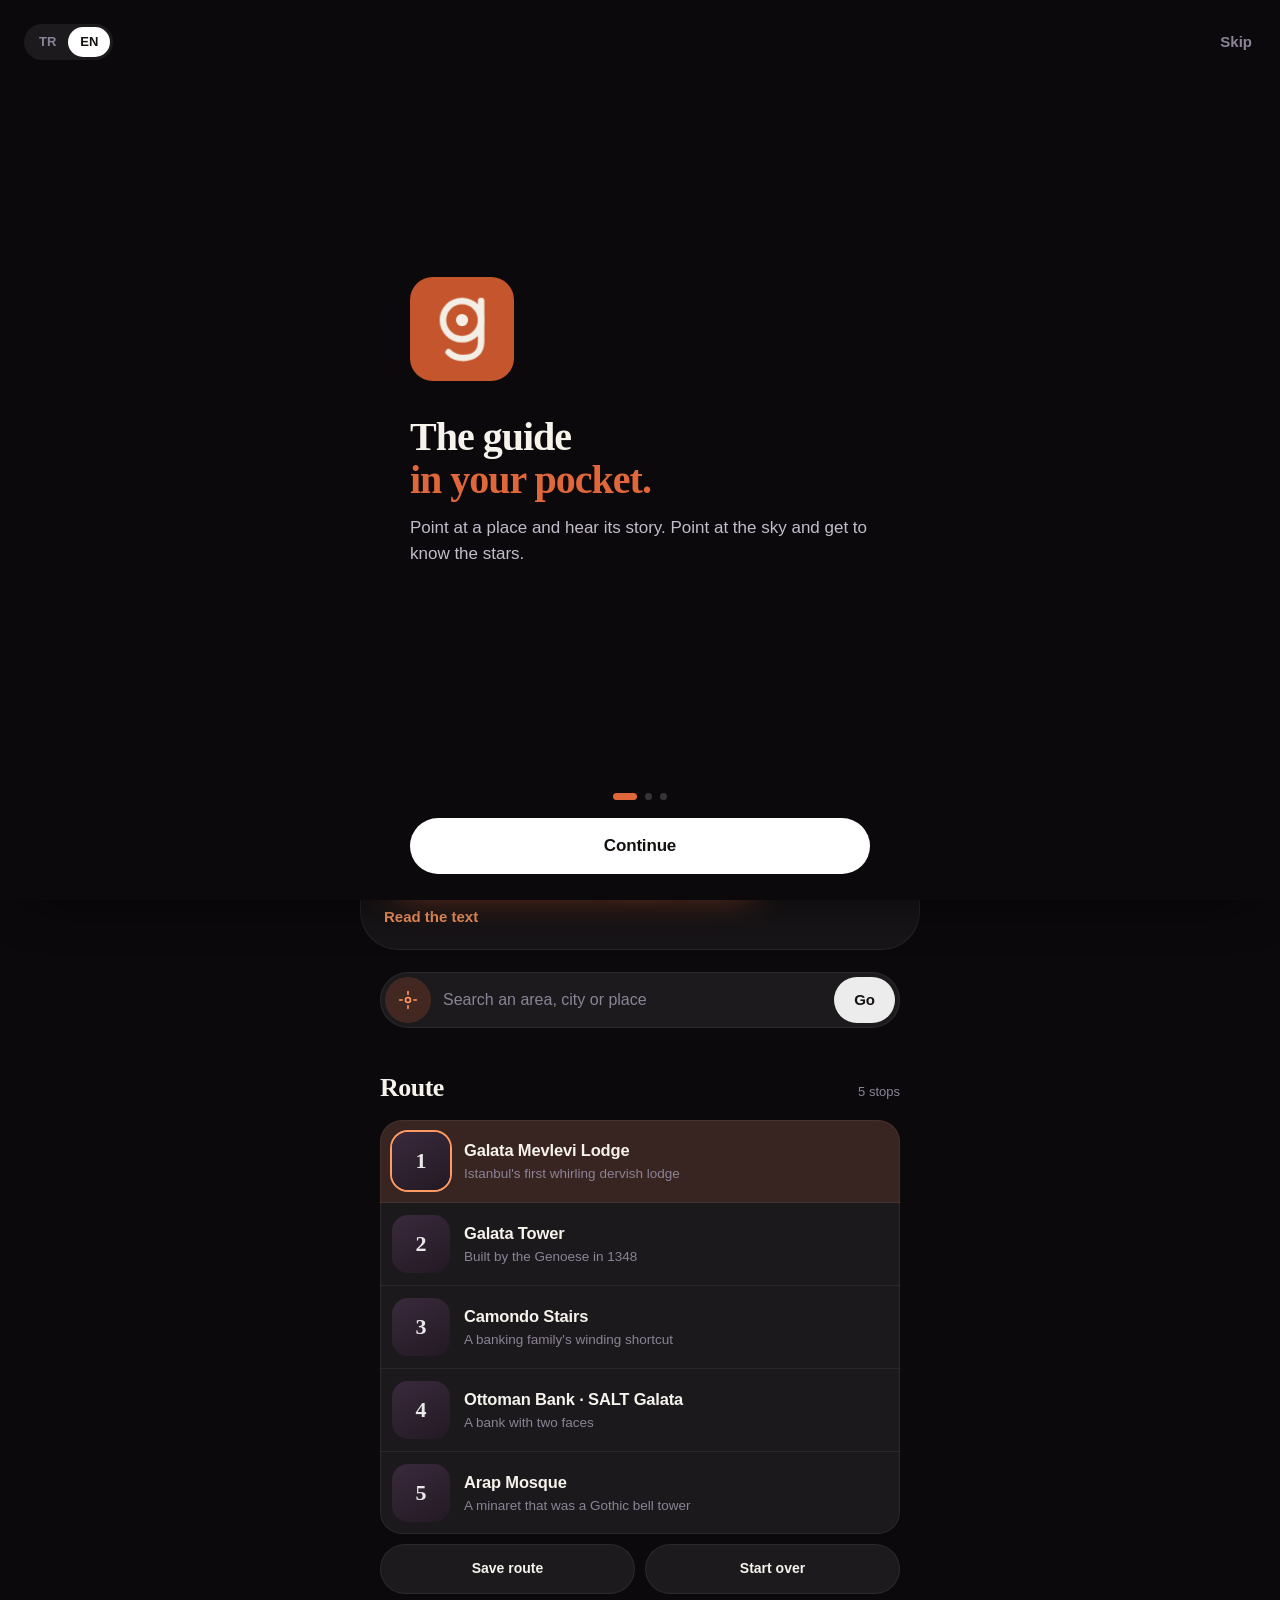
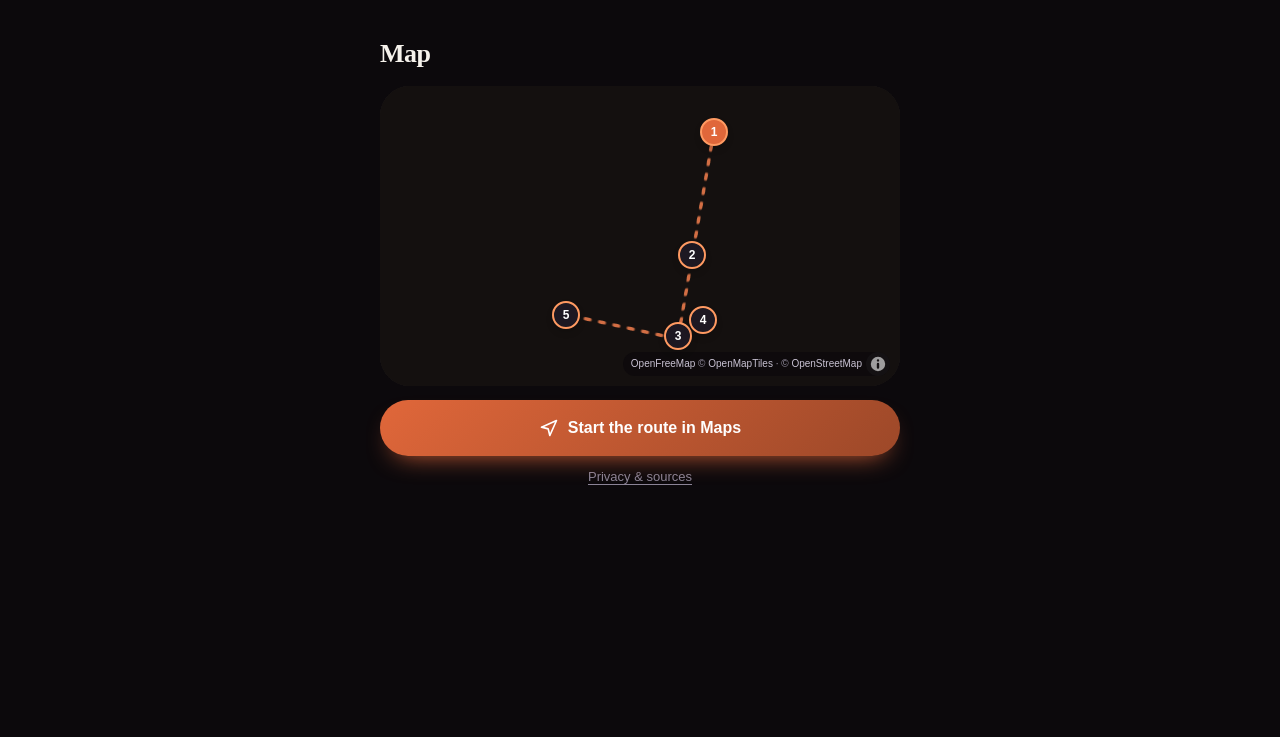
==== commit 5abf0d53: "Gezi: konuma göre yakın yerler (Vikipedi), semt/yer arama, Seçme rota: Galata düğmesi, Commons lisan" ====
--- a/gep-gep/index.html
+++ b/gep-gep/index.html
@@ -39,6 +39,7 @@
       <button id="qBtn" type="submit"></button>
     </form>
     <p class="note" id="note"></p>
+    <button class="sample" id="sample"></button>
 
     <div class="block">
       <div class="sh"><h3 id="routeTitle"></h3><span id="routeMeta"></span></div>
@@ -60,7 +61,6 @@
       <div class="card route" id="far"></div>
     </div>
 
-    <button class="sample" id="sample"></button>
   </section>
 
   <!-- ============ GÖKYÜZÜ ============ -->
--- a/gep-gep/css/app.css
+++ b/gep-gep/css/app.css
@@ -111,7 +111,8 @@
 .twin{display:flex;gap:10px;margin-top:10px}
 .ghost{flex:1;padding:13px;border-radius:14px;border:1px solid var(--line);font-size:14px;font-weight:600;color:var(--ink2)}
 .ghost.done{color:var(--ok);border-color:var(--ok)}
-.sample{display:block;margin:22px auto 0;font-size:14px;font-weight:600;color:var(--ink3)}
+.sample{display:block;margin:12px auto 0;padding:9px 18px;border-radius:99px;font-size:14px;font-weight:600;color:var(--accent);background:var(--accent-soft)}
+.sample:active{transform:scale(.97)}
 .sample:empty{display:none}
 
 /* ---------- Listeler ---------- */
@@ -593,7 +594,7 @@
 .legal .again{margin-top:26px;width:100%;padding:15px;border-radius:99px;background:rgba(255,255,255,.1);font-weight:600;font-size:15px}
 
 .now .credit{position:absolute;right:14px;bottom:12px;z-index:1;font-size:10.5px;color:rgba(255,255,255,.62);letter-spacing:.01em}
-.now .cap{bottom:30px}
+.now .cap{bottom:38px}
 .maplibregl-map{font-family:var(--sans)}
 .maplibregl-ctrl-attrib{background:rgba(12,9,12,.65)!important;color:#9a93a5!important;font-size:10px}
 .maplibregl-ctrl-attrib a{color:#c9c2d3!important}
@@ -615,7 +616,8 @@
 body[data-only]{padding-bottom:calc(36px + env(safe-area-inset-bottom))}
 .foot{text-align:center;padding:8px 0 calc(24px + env(safe-area-inset-bottom))}
 .foot button{font-size:13px;color:var(--ink3);text-decoration:underline;text-underline-offset:3px}
-body:not([data-only]) .foot{display:none}
+body[data-count="3"] .foot,body[data-count="4"] .foot{display:none}
+body[data-count="2"] .foot{padding-bottom:calc(120px + env(safe-area-inset-bottom))}
 
 /* Gökyüzü bilgi kartı (Gezi kartından ayrı) */
 .skyinfo{margin:14px 0 0;padding:24px 22px 24px;border-radius:30px;position:relative;overflow:hidden;
@@ -632,7 +634,7 @@
 .skyhint{background:rgba(7,9,24,.55);-webkit-backdrop-filter:blur(8px);backdrop-filter:blur(8px);width:max-content;max-width:88%;margin:0 auto;border-radius:99px;padding:6px 14px;left:50%!important;right:auto!important;transform:translateX(-50%)}
 
 .finder[hidden],.note[hidden]{display:none}
-.now a.credit{text-decoration:none;max-width:70%;text-align:right;line-height:1.3}
+.now a.credit{text-decoration:none;left:var(--pad,20px);right:14px;text-align:left;line-height:1.3;white-space:nowrap;overflow:hidden;text-overflow:ellipsis}
 /* İki sekme: kamera düğmesi ikisinin ortasında */
 body[data-count="2"] nav .gap{order:1}
 body[data-count="2"] nav button[data-tab="sky"]{order:2}
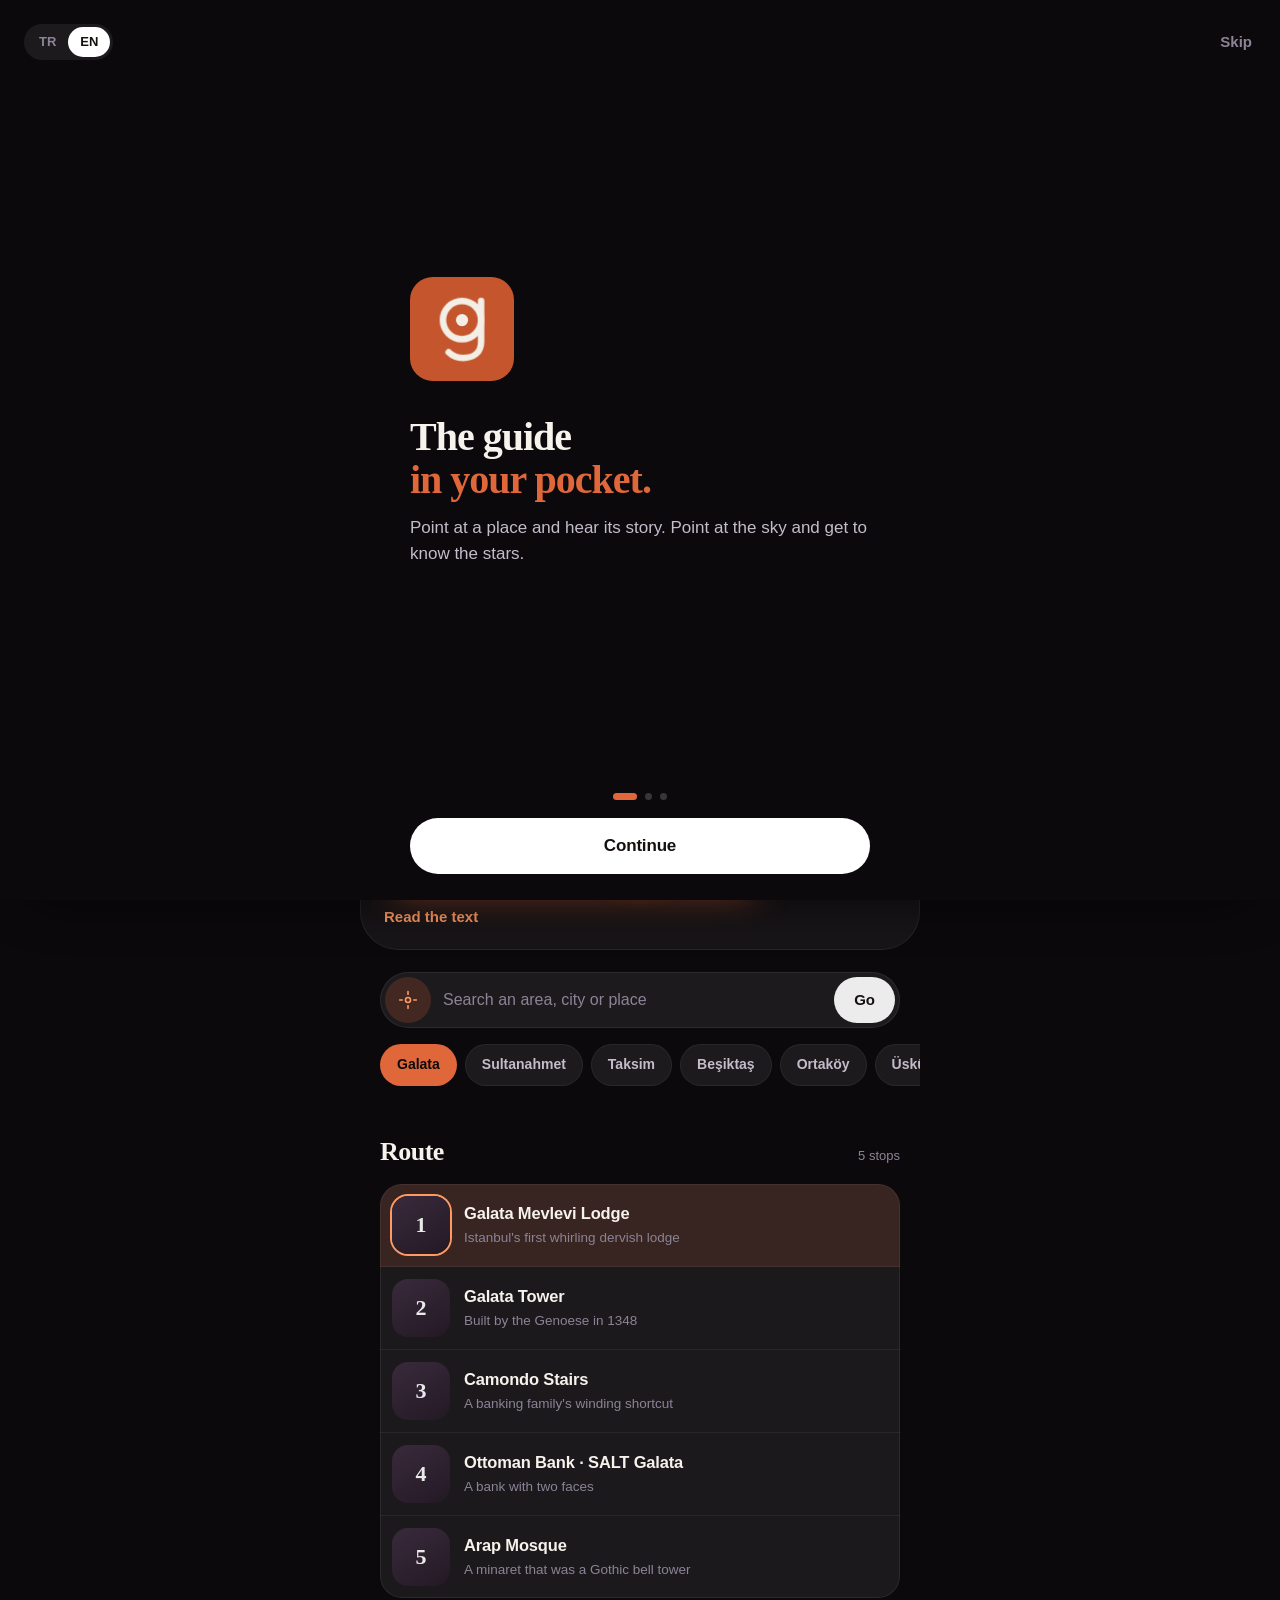
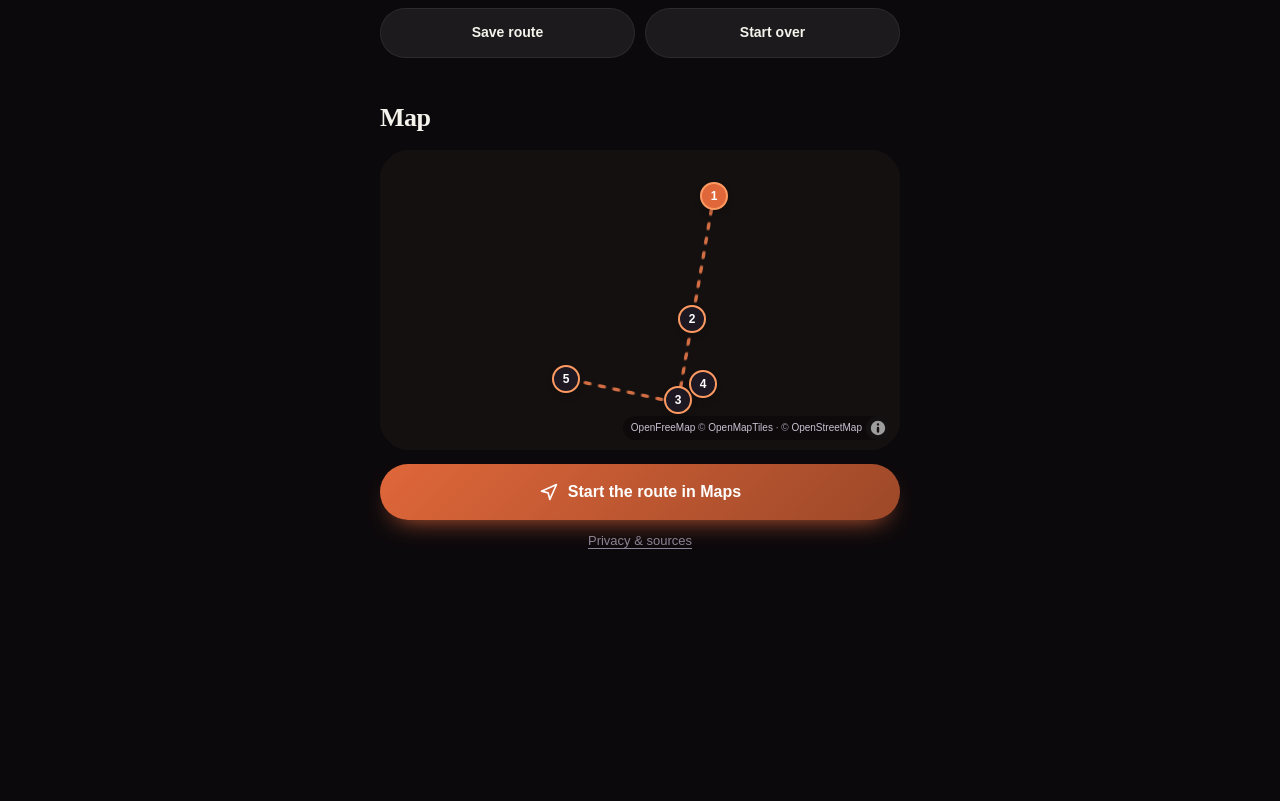
==== commit f6871a37: "Gezi: İstanbul semt şeridi (Galata, Sultanahmet, Kadıköy, Bakırköy, Zeytinburnu...) Co-Authored-By: " ====
--- a/gep-gep/index.html
+++ b/gep-gep/index.html
@@ -38,6 +38,7 @@
       <input id="q" type="search" enterkeyhint="search" autocomplete="off">
       <button id="qBtn" type="submit"></button>
     </form>
+    <div class="semt" id="semt"></div>
     <p class="note" id="note"></p>
     <button class="sample" id="sample"></button>
 
@@ -176,7 +177,7 @@
 <script src="js/gunluk.js"></script>
 <script src="js/acilis.js"></script>
 <script src="js/tema.js"></script>
-<script>App.start(); Onb.start();
+<script>App.start(); Onb.start(); if(Store.get('onb',0) && !/[?&]onb=1/.test(location.search) && GEP.features.includes('gezi')) Gezi.locate();
 document.getElementById('legalLink').textContent=(typeof lang!=='undefined'&&lang==='en')?'Privacy & sources':'Gizlilik ve kaynaklar';
 document.getElementById('legalLink').onclick=function(){openLegal();};
 document.getElementById('fab').onclick=function(){
--- a/gep-gep/css/app.css
+++ b/gep-gep/css/app.css
@@ -646,3 +646,11 @@
 .sunrow .sunt span{font-size:13px;color:var(--ink3)}
 .sunrow .sunt b{font:600 28px/1.1 var(--serif,Georgia,serif);letter-spacing:-.01em;color:var(--ink)}
 .sunrow .sunl{grid-column:1/-1;font-size:13px;color:var(--ink3);padding-top:10px;border-top:1px solid var(--line)}
+
+/* İstanbul semtleri */
+.semt{display:flex;gap:8px;overflow-x:auto;margin:14px -20px 0;padding:2px 20px 6px;scrollbar-width:none;-webkit-overflow-scrolling:touch}
+.semt::-webkit-scrollbar{display:none}
+.semt button{flex:none;padding:9px 16px;border-radius:99px;font-size:14px;font-weight:600;color:var(--ink2);background:rgba(255,255,255,.07);
+  border:1px solid rgba(255,255,255,.06);white-space:nowrap}
+.semt button.on{color:var(--bg);background:var(--accent);border-color:transparent}
+.semt button:active{transform:scale(.96)}
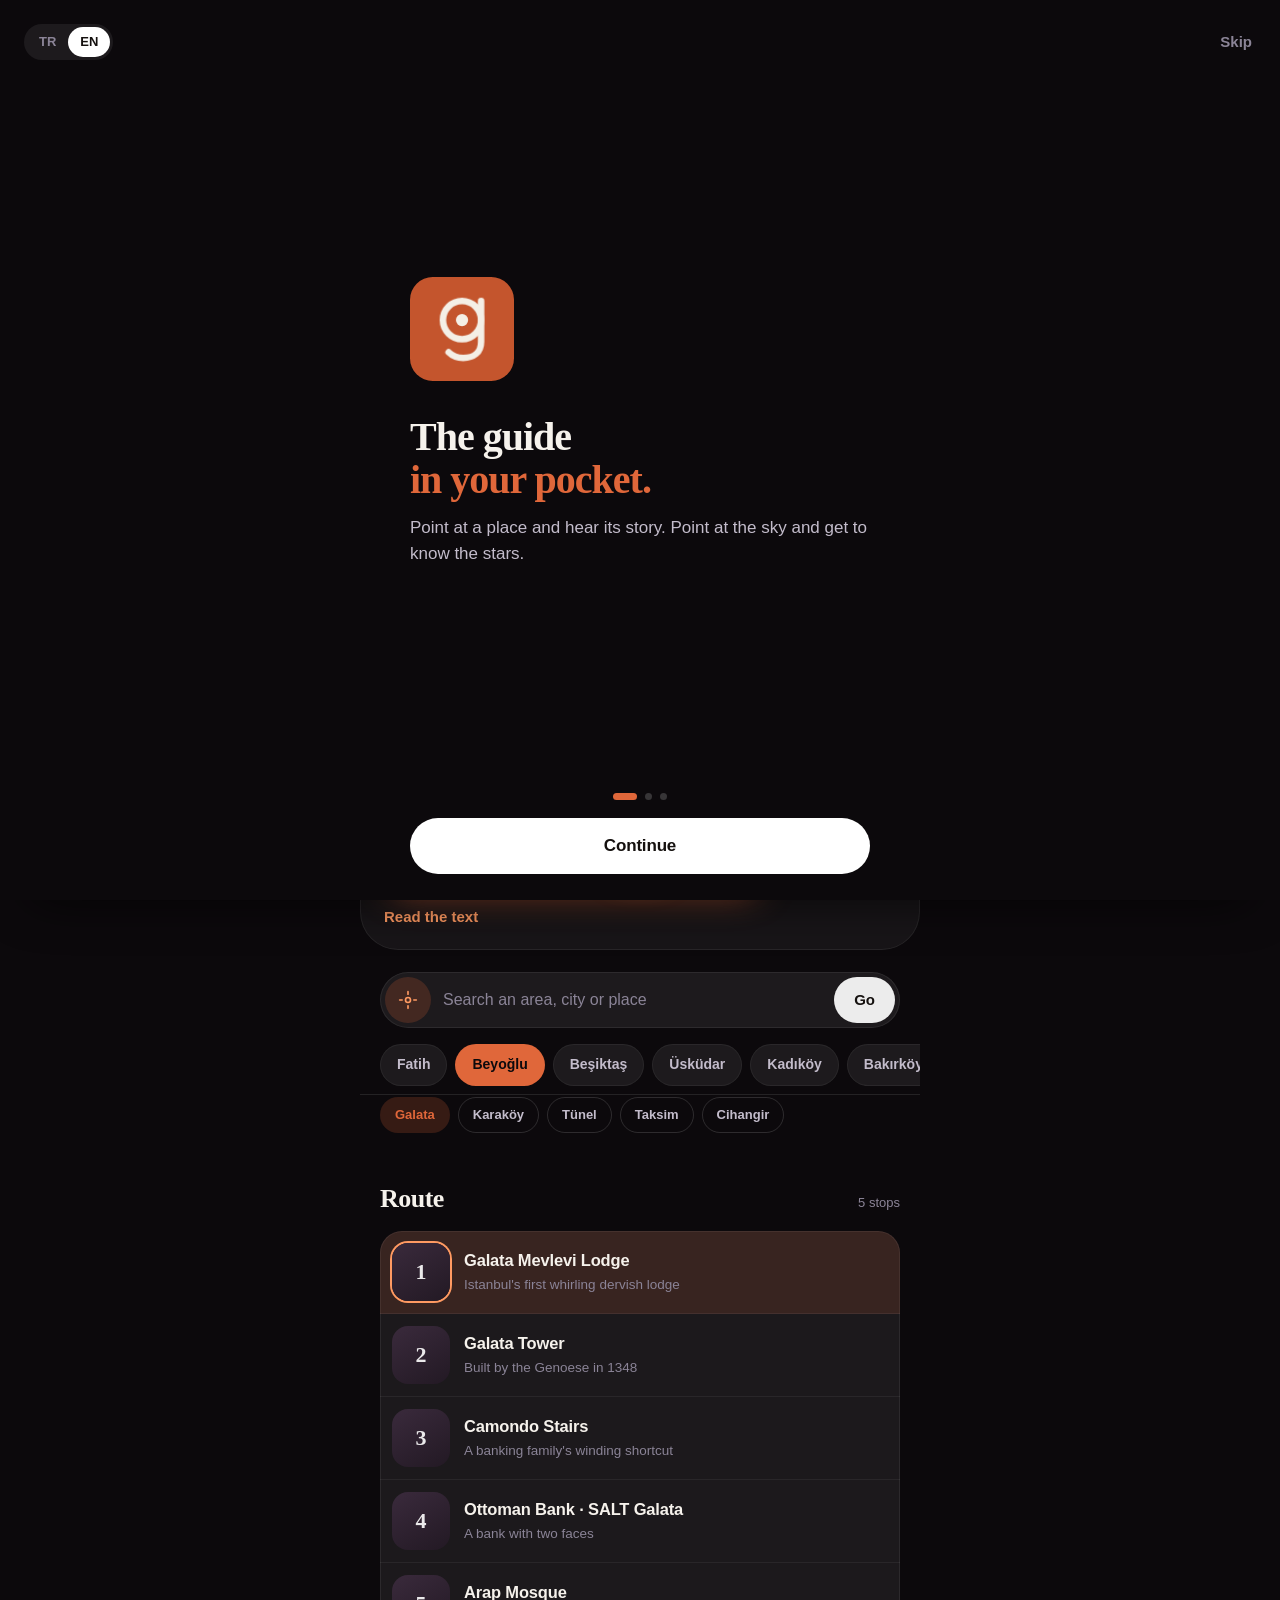
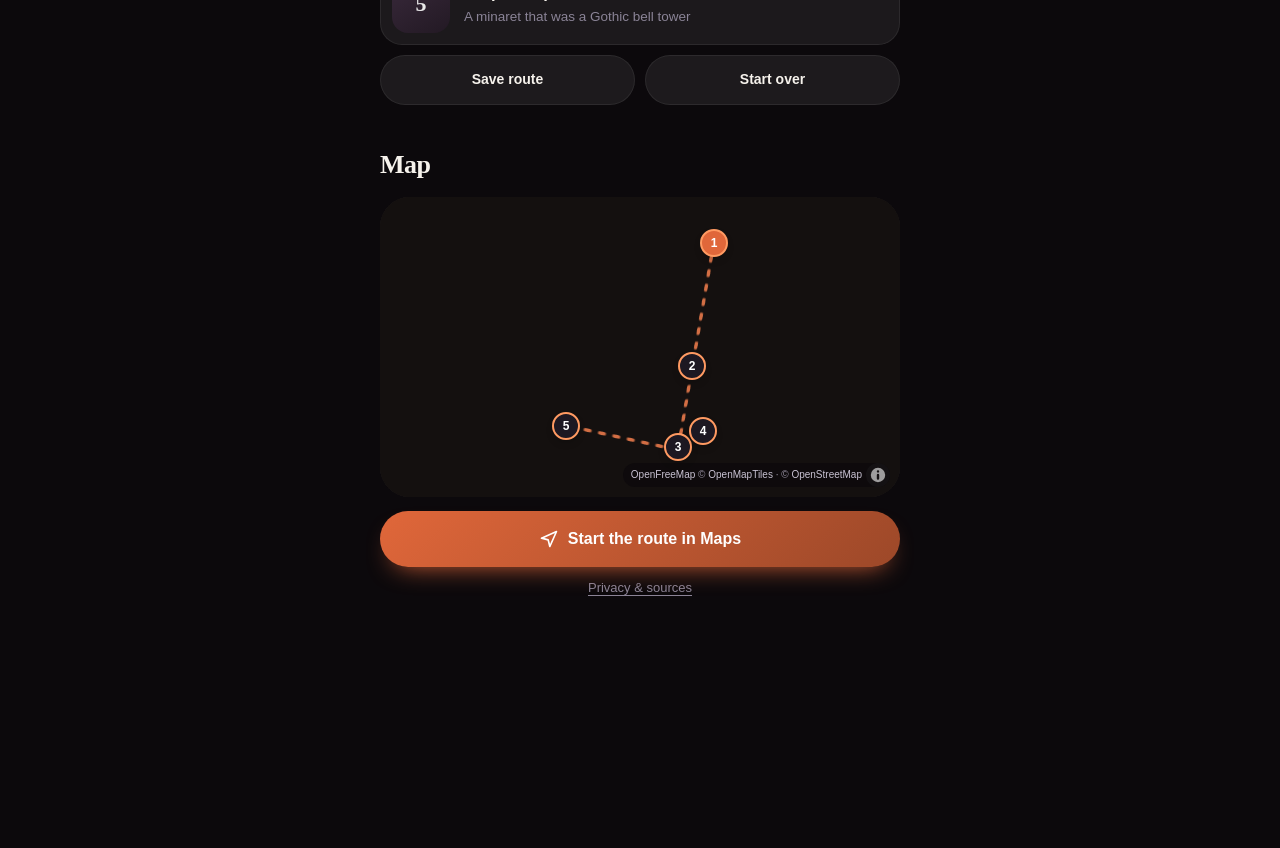
==== commit ffad634c: "Gezi: ilçe → semt şeritleri, semt tanıtım metni (Vikipedi), Galata yalnızca seçilince seçme rota Co-" ====
--- a/gep-gep/index.html
+++ b/gep-gep/index.html
@@ -39,6 +39,8 @@
       <button id="qBtn" type="submit"></button>
     </form>
     <div class="semt" id="semt"></div>
+    <div class="semt sub" id="semt2"></div>
+    <div class="card semtinfo" id="semtInfo" hidden></div>
     <p class="note" id="note"></p>
     <button class="sample" id="sample"></button>
 
--- a/gep-gep/css/app.css
+++ b/gep-gep/css/app.css
@@ -654,3 +654,11 @@
   border:1px solid rgba(255,255,255,.06);white-space:nowrap}
 .semt button.on{color:var(--bg);background:var(--accent);border-color:transparent}
 .semt button:active{transform:scale(.96)}
+
+.semt.sub{margin-top:2px}
+.semt.sub button{padding:7px 14px;font-size:13px;background:transparent;border:1px solid rgba(255,255,255,.14)}
+.semt.sub button.on{background:var(--accent-soft);color:var(--accent);border-color:transparent}
+.semtinfo{margin-top:12px;padding:18px 20px}
+.semtinfo h4{font-family:var(--serif);font-size:22px;font-weight:600;margin-bottom:8px}
+.semtinfo p{font-size:15px;line-height:1.65;color:var(--ink2)}
+.semtinfo small{display:block;margin-top:10px;font-size:12px;color:var(--ink3)}
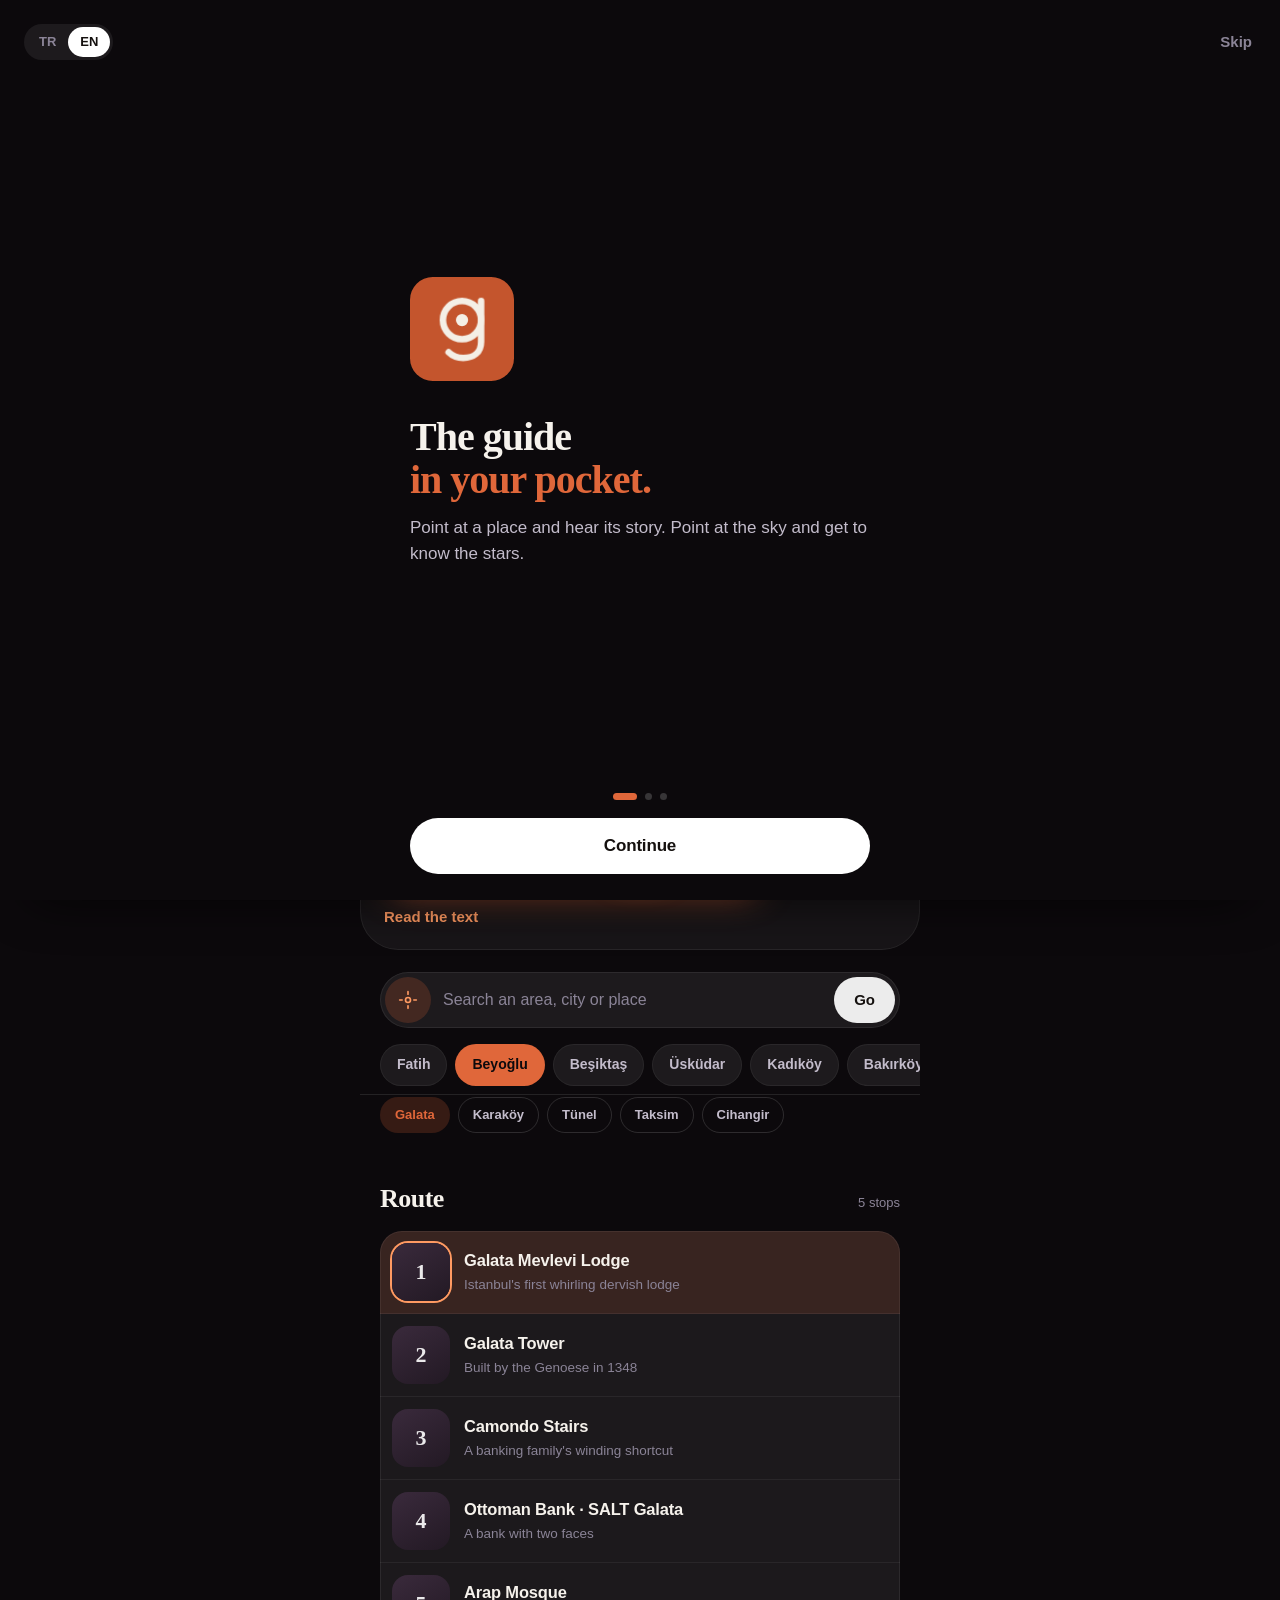
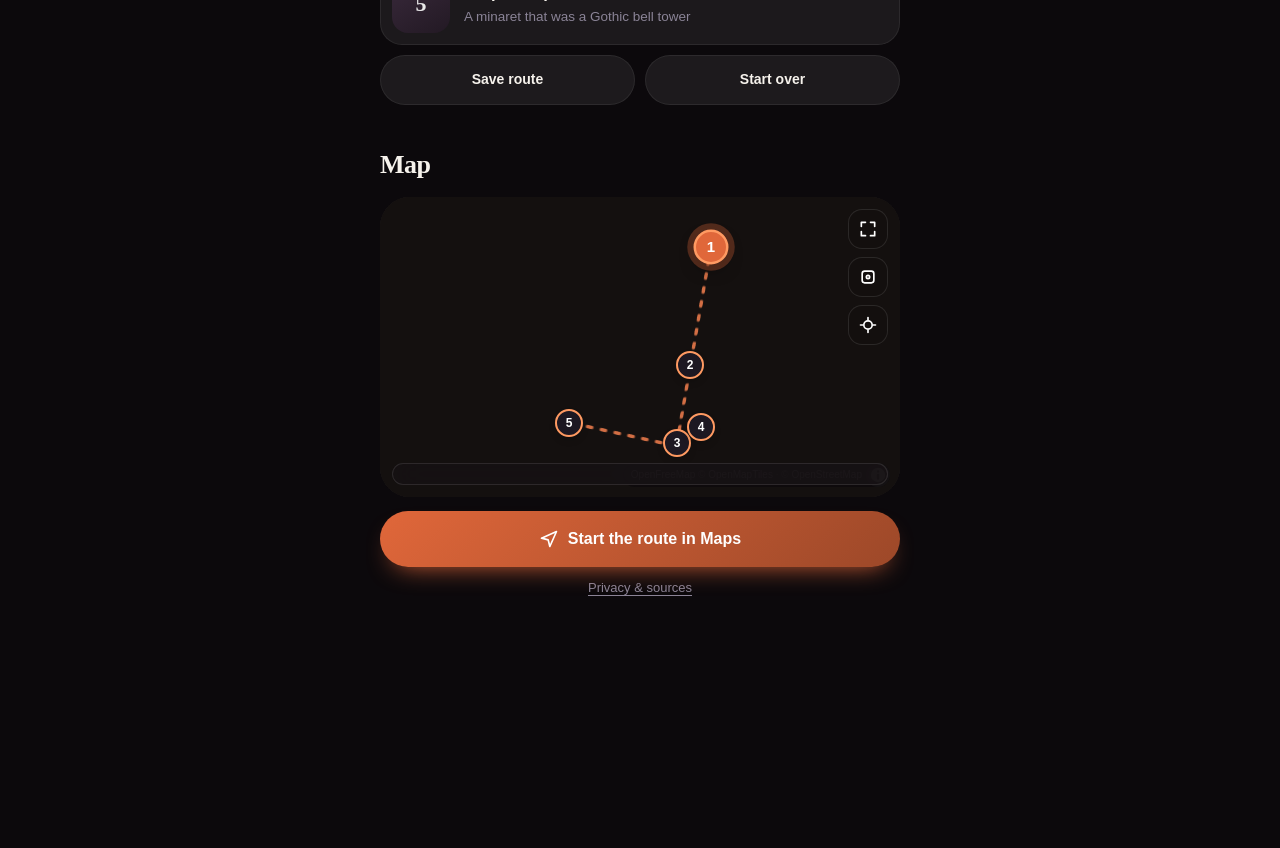
==== commit 45e01ac1: "Harita: durak bilgi kartı (Dinle, Yol tarifi), tam ekran, tüm duraklar ve konum düğmeleri, titremesi" ====
--- a/gep-gep/index.html
+++ b/gep-gep/index.html
@@ -55,7 +55,11 @@
 
     <div class="block">
       <div class="sh"><h3 id="mapTitle"></h3><button class="link" id="mapMe"></button></div>
-      <div class="card mapcard"><div id="map"></div></div>
+      <div class="card mapcard"><div id="map"></div>
+        <div class="mapctl"><button id="mapFull" aria-label="Tam ekran" aria-pressed="false"><svg viewBox="0 0 24 24"><path d="M4 9V4h5M20 9V4h-5M4 15v5h5M20 15v5h-5"/></svg></button>
+          <button id="mapFit" aria-label="Tüm duraklar"><svg viewBox="0 0 24 24"><rect x="5" y="5" width="14" height="14" rx="3"/><circle cx="12" cy="12" r="2"/></svg></button>
+          <button id="mapLoc" aria-label="Konumum"><svg viewBox="0 0 24 24"><path d="M12 3v3M12 18v3M3 12h3M18 12h3"/><circle cx="12" cy="12" r="5"/></svg></button></div>
+        <div class="mappop" id="mapPop" hidden></div></div>
       <a class="mapbtn" id="mapBtn" target="_blank" rel="noopener"></a>
     </div>
 
@@ -170,6 +174,7 @@
 <script src="vendor/astronomy.browser.min.js"></script>
 <script src="js/config.js"></script>
 <script src="js/galata.js"></script>
+<script src="js/rehber.js"></script>
 <script src="js/core.js"></script>
 <script src="js/paylas.js"></script>
 <script src="js/kamera.js"></script>
--- a/gep-gep/css/app.css
+++ b/gep-gep/css/app.css
@@ -662,3 +662,35 @@
 .semtinfo h4{font-family:var(--serif);font-size:22px;font-weight:600;margin-bottom:8px}
 .semtinfo p{font-size:15px;line-height:1.65;color:var(--ink2)}
 .semtinfo small{display:block;margin-top:10px;font-size:12px;color:var(--ink3)}
+
+/* Harita: kontroller, bilgi kartı, tam ekran */
+.mapcard{position:relative}
+.mapctl{position:absolute;top:12px;right:12px;display:flex;flex-direction:column;gap:8px;z-index:3}
+.mapctl button{width:40px;height:40px;border-radius:14px;display:grid;place-items:center;background:rgba(20,16,15,.82);
+  backdrop-filter:blur(10px);-webkit-backdrop-filter:blur(10px);border:1px solid rgba(255,255,255,.1);color:#fff}
+.mapctl svg{width:20px;height:20px;fill:none;stroke:currentColor;stroke-width:2;stroke-linecap:round;stroke-linejoin:round}
+.mapctl button:active{transform:scale(.94)}
+.pin{cursor:pointer;transition:transform .15s}
+.pin.sel{transform:scale(1.25);box-shadow:0 0 0 5px color-mix(in srgb,var(--accent) 30%,transparent),0 6px 14px -4px rgba(0,0,0,.6)}
+.pin.gizli:not(.sel):not(.visited){border-color:#e9c46a}
+.mappop{position:absolute;left:12px;right:12px;bottom:12px;z-index:4;display:flex;gap:12px;align-items:center;padding:10px;border-radius:20px;
+  background:rgba(22,18,20,.94);backdrop-filter:blur(14px);-webkit-backdrop-filter:blur(14px);border:1px solid rgba(255,255,255,.1);
+  box-shadow:0 18px 40px -16px rgba(0,0,0,.7);animation:popin .22s ease-out}
+@keyframes popin{from{opacity:0;transform:translateY(10px)}to{opacity:1;transform:none}}
+@media (prefers-reduced-motion:reduce){.mappop{animation:none}}
+.mappop .ph{flex:none;width:72px;height:72px;border-radius:14px;background:#2a2226 center/cover}
+.mappop .ph.ltr{display:grid;place-items:center;font-family:var(--serif);font-size:32px;color:rgba(255,255,255,.35)}
+.mappop .tx{min-width:0;flex:1}
+.mappop .tx b{display:block;font-size:16px;line-height:1.25;white-space:nowrap;overflow:hidden;text-overflow:ellipsis;padding-right:24px}
+.mappop .tx span{display:block;margin-top:2px;font-size:13px;color:var(--ink3);white-space:nowrap;overflow:hidden;text-overflow:ellipsis}
+.mappop .bt{display:flex;gap:8px;margin-top:8px}
+.mappop .bt>*{flex:1;text-align:center;padding:8px 0;border-radius:12px;font-size:14px;font-weight:700;text-decoration:none}
+.mappop .go1{background:var(--accent);color:#fff}
+.mappop .go2{background:rgba(255,255,255,.09);color:#fff}
+.mappop .x{position:absolute;top:6px;right:8px;width:28px;height:28px;font-size:20px;line-height:1;color:var(--ink3)}
+body.mapfull .mapcard{position:fixed;inset:0;z-index:60;margin:0;border-radius:0}
+body.mapfull #map{height:100%!important}
+body.mapfull .mapctl{top:calc(14px + env(safe-area-inset-top))}
+body.mapfull .mappop{bottom:calc(16px + env(safe-area-inset-bottom))}
+body.mapfull nav,body.mapfull .fab{display:none!important}
+body.mapfull .mapcard{background:#14100f}
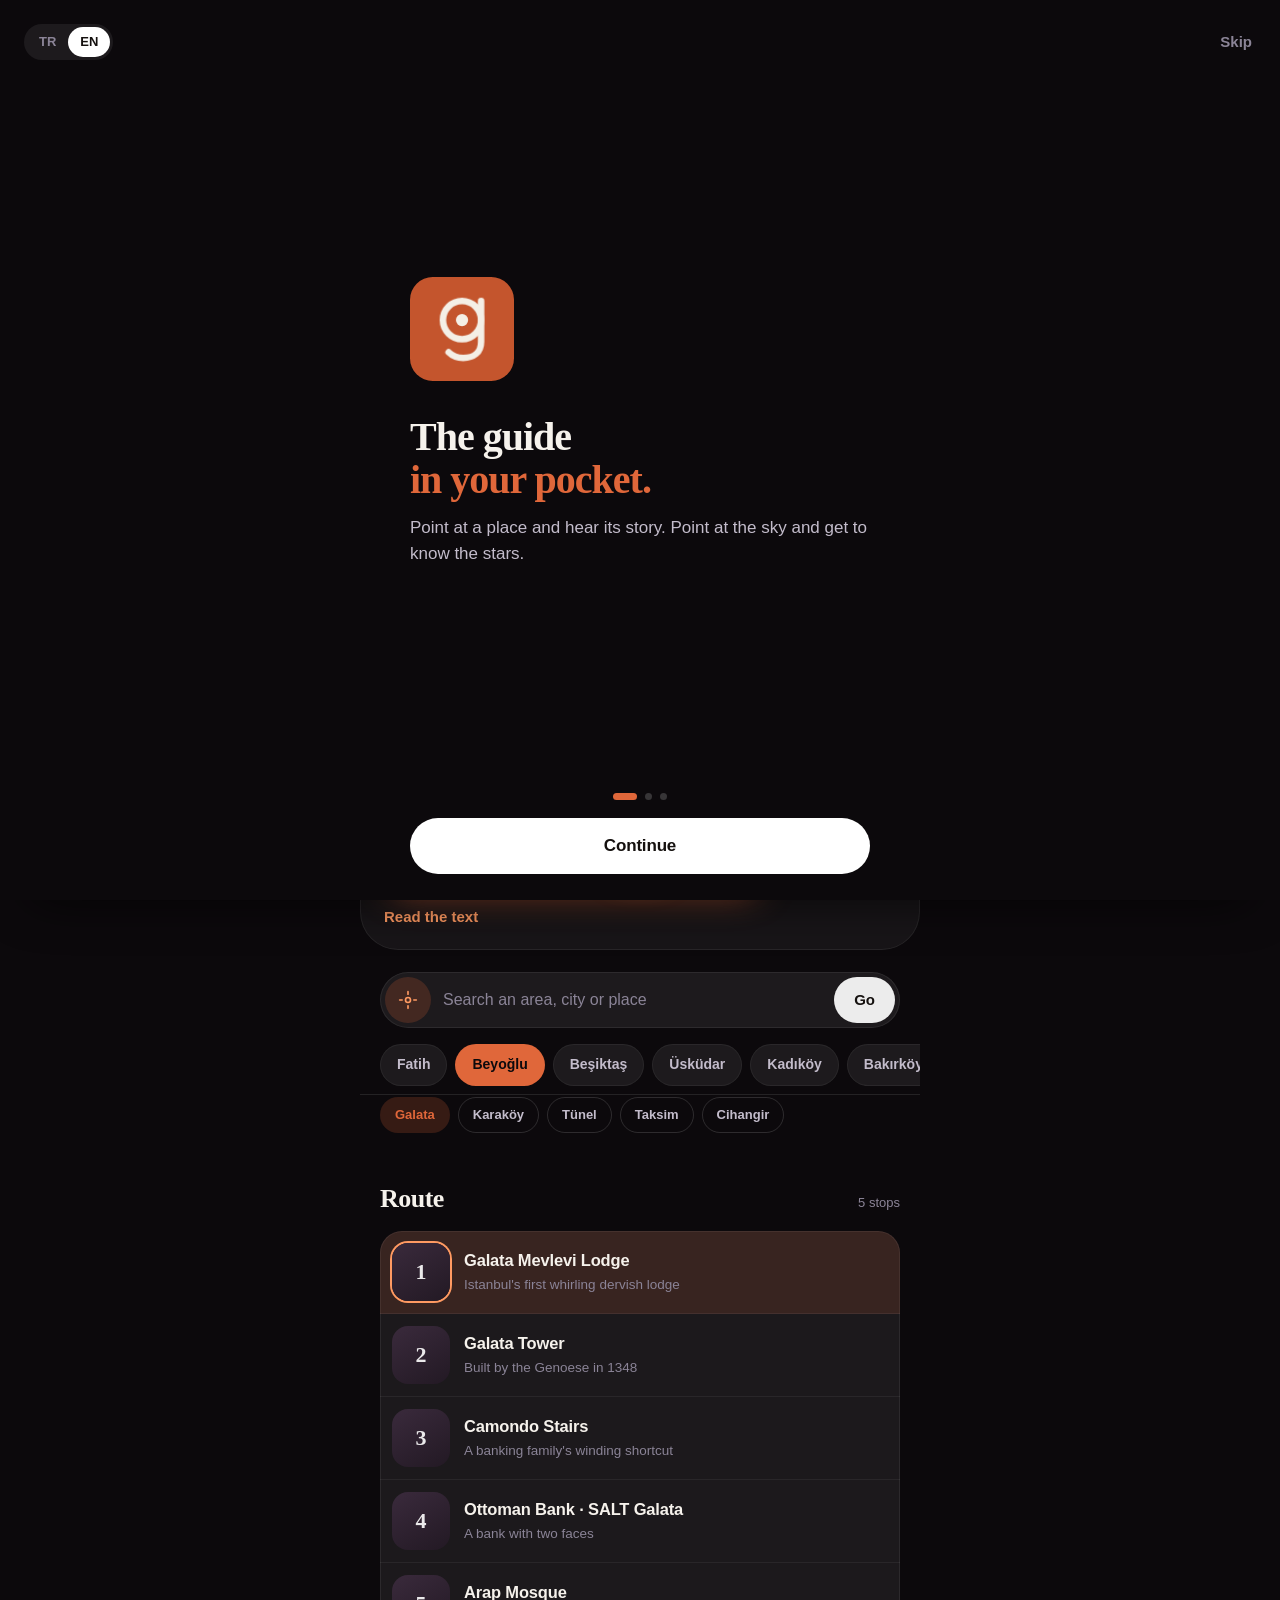
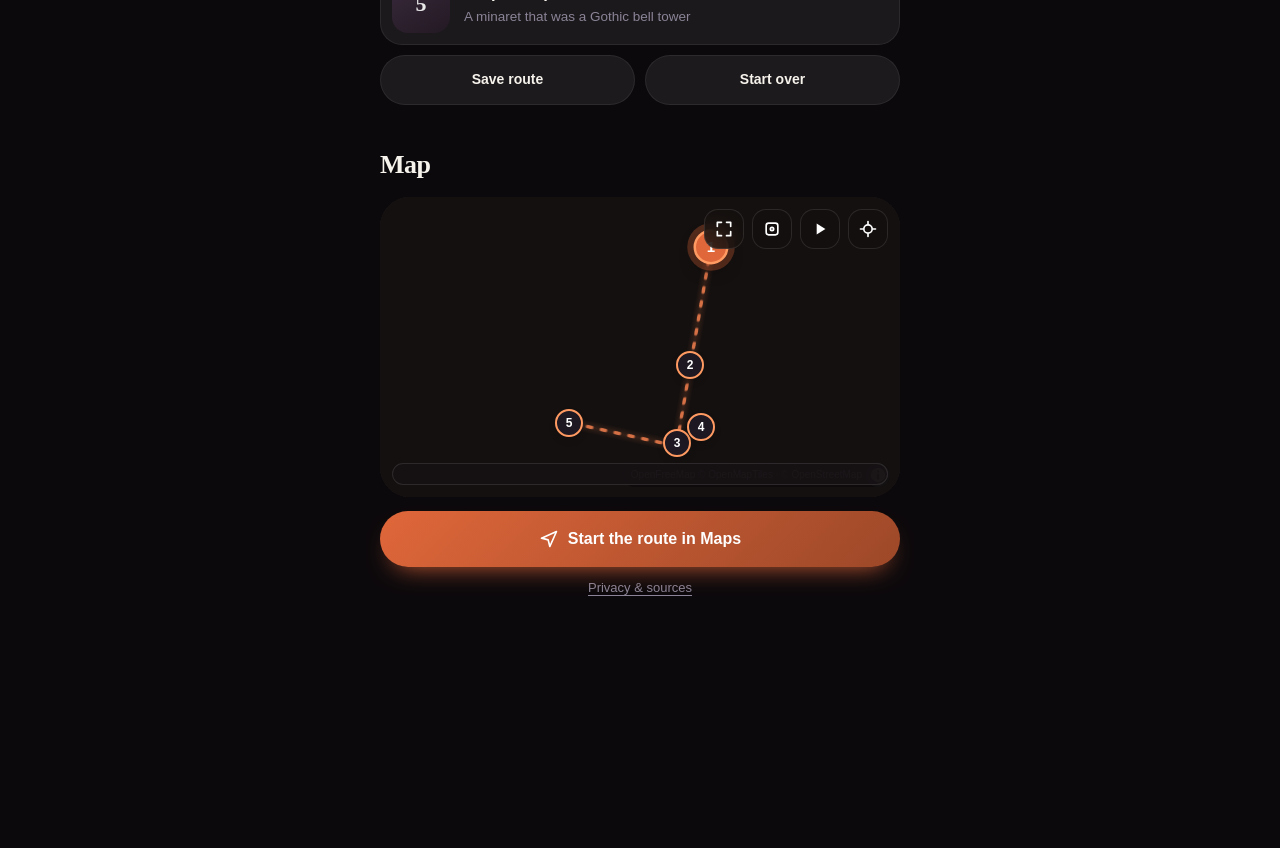
==== commit 77757ff2: "Harita: 3B binalar, sinematik uçuş, Turu izle, fotoğraflı durak işaretleri, nabız atan konum noktası" ====
--- a/gep-gep/index.html
+++ b/gep-gep/index.html
@@ -58,6 +58,7 @@
       <div class="card mapcard"><div id="map"></div>
         <div class="mapctl"><button id="mapFull" aria-label="Tam ekran" aria-pressed="false"><svg viewBox="0 0 24 24"><path d="M4 9V4h5M20 9V4h-5M4 15v5h5M20 15v5h-5"/></svg></button>
           <button id="mapFit" aria-label="Tüm duraklar"><svg viewBox="0 0 24 24"><rect x="5" y="5" width="14" height="14" rx="3"/><circle cx="12" cy="12" r="2"/></svg></button>
+          <button id="mapTour" aria-label="Turu izle"><svg viewBox="0 0 24 24"><path d="M8 5.5v13l10.5-6.5z"/></svg></button>
           <button id="mapLoc" aria-label="Konumum"><svg viewBox="0 0 24 24"><path d="M12 3v3M12 18v3M3 12h3M18 12h3"/><circle cx="12" cy="12" r="5"/></svg></button></div>
         <div class="mappop" id="mapPop" hidden></div></div>
       <a class="mapbtn" id="mapBtn" target="_blank" rel="noopener"></a>
--- a/gep-gep/css/app.css
+++ b/gep-gep/css/app.css
@@ -665,7 +665,7 @@
 
 /* Harita: kontroller, bilgi kartı, tam ekran */
 .mapcard{position:relative}
-.mapctl{position:absolute;top:12px;right:12px;display:flex;flex-direction:column;gap:8px;z-index:3}
+.mapctl{position:absolute;top:12px;right:12px;display:flex;flex-direction:row;gap:8px;z-index:3}
 .mapctl button{width:40px;height:40px;border-radius:14px;display:grid;place-items:center;background:rgba(20,16,15,.82);
   backdrop-filter:blur(10px);-webkit-backdrop-filter:blur(10px);border:1px solid rgba(255,255,255,.1);color:#fff}
 .mapctl svg{width:20px;height:20px;fill:none;stroke:currentColor;stroke-width:2;stroke-linecap:round;stroke-linejoin:round}
@@ -694,3 +694,17 @@
 body.mapfull .mappop{bottom:calc(16px + env(safe-area-inset-bottom))}
 body.mapfull nav,body.mapfull .fab{display:none!important}
 body.mapfull .mapcard{background:#14100f}
+
+/* Fotoğraflı durak işaretleri */
+.pin.ph{width:42px;height:42px;padding:0;position:relative;border-width:2.5px;overflow:visible;background:#1d1822}
+.pin.ph i{position:absolute;inset:0;border-radius:50%;background:center/cover}
+.pin.ph em{position:absolute;right:-5px;bottom:-5px;min-width:19px;height:19px;padding:0 4px;border-radius:10px;background:var(--accent);
+  color:#fff;font:700 11px/19px var(--sans,system-ui);font-style:normal;text-align:center;box-shadow:0 2px 6px rgba(0,0,0,.5)}
+.pin.ph.sel{transform:scale(1.3)}
+/* Konum noktası nabız gibi atar */
+.me{position:relative}
+.me::after{content:"";position:absolute;inset:-9px;border-radius:50%;background:rgba(47,124,246,.35);animation:mepulse 2.2s ease-out infinite}
+@keyframes mepulse{from{transform:scale(.5);opacity:.9}to{transform:scale(2.1);opacity:0}}
+@media (prefers-reduced-motion:reduce){.me::after{animation:none;opacity:.3}}
+#mapTour.on{background:var(--accent);border-color:transparent}
+#mapTour svg{fill:currentColor;stroke:none}
